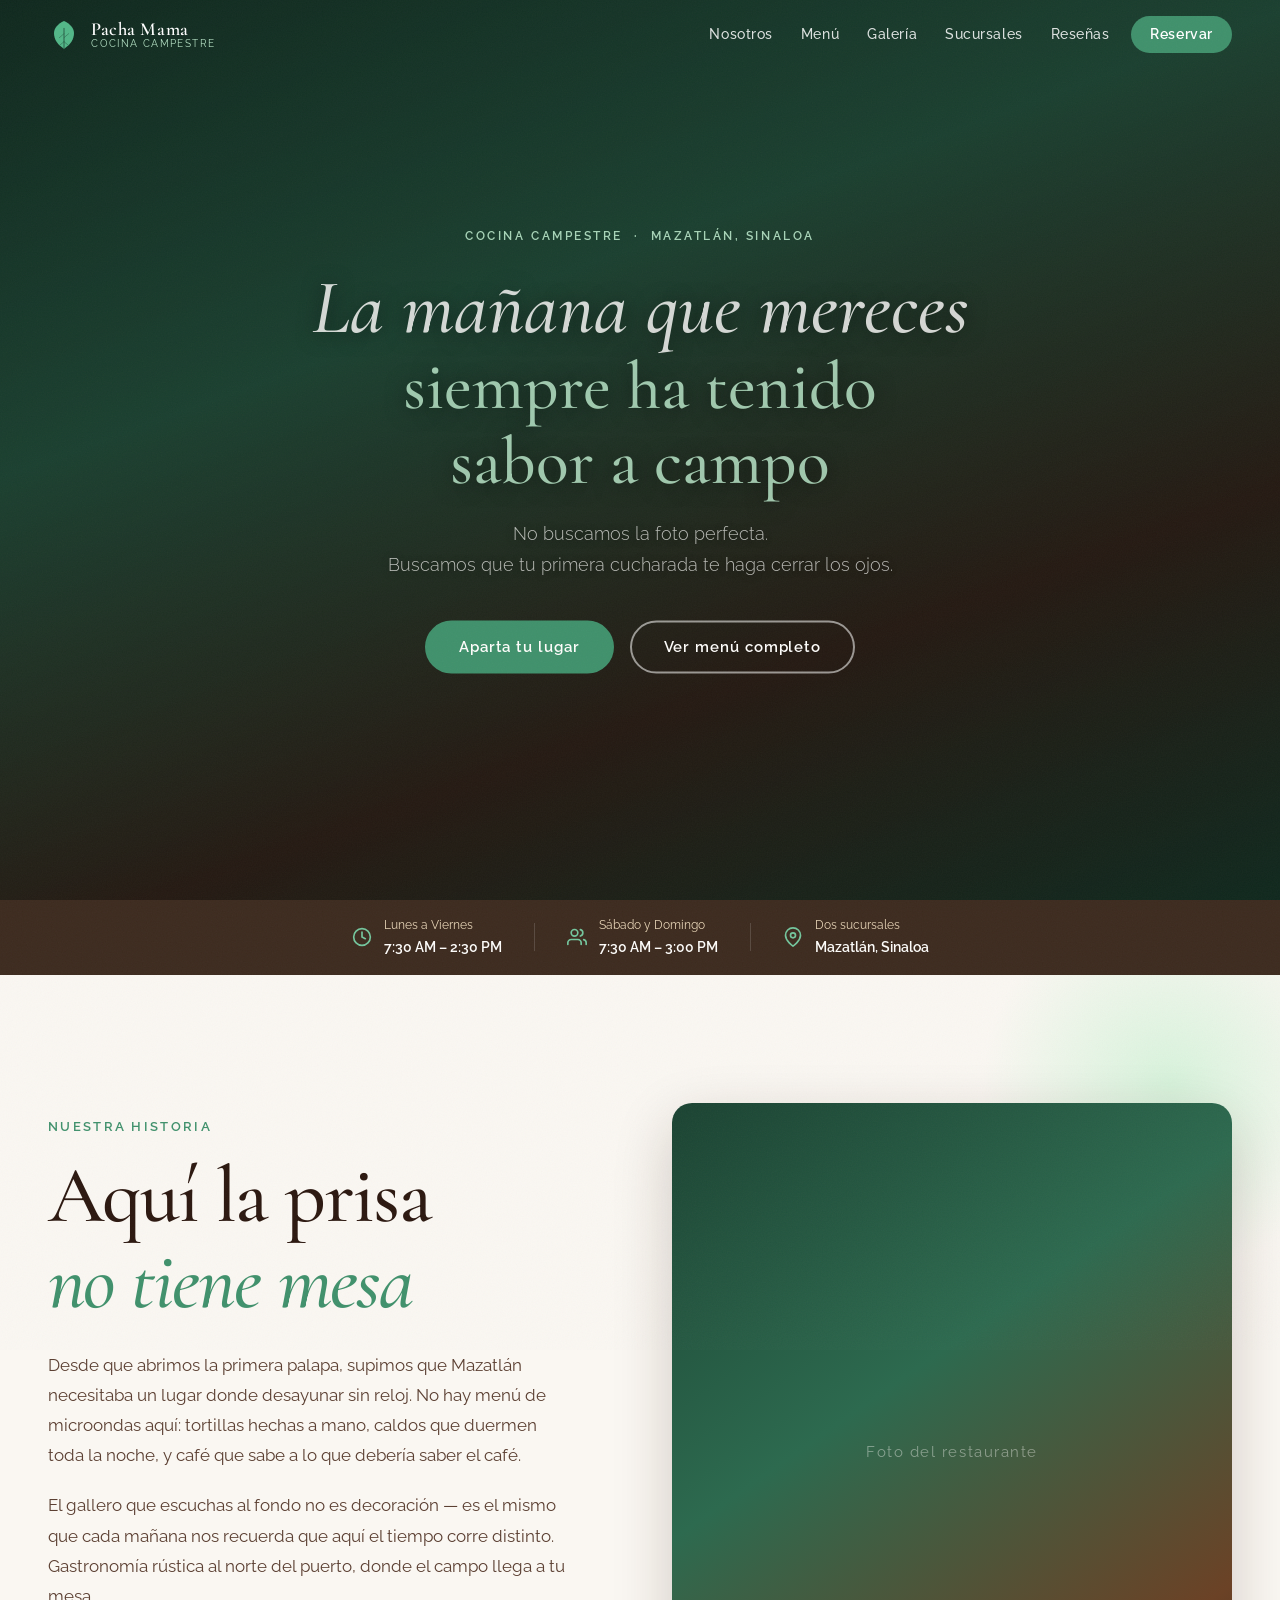
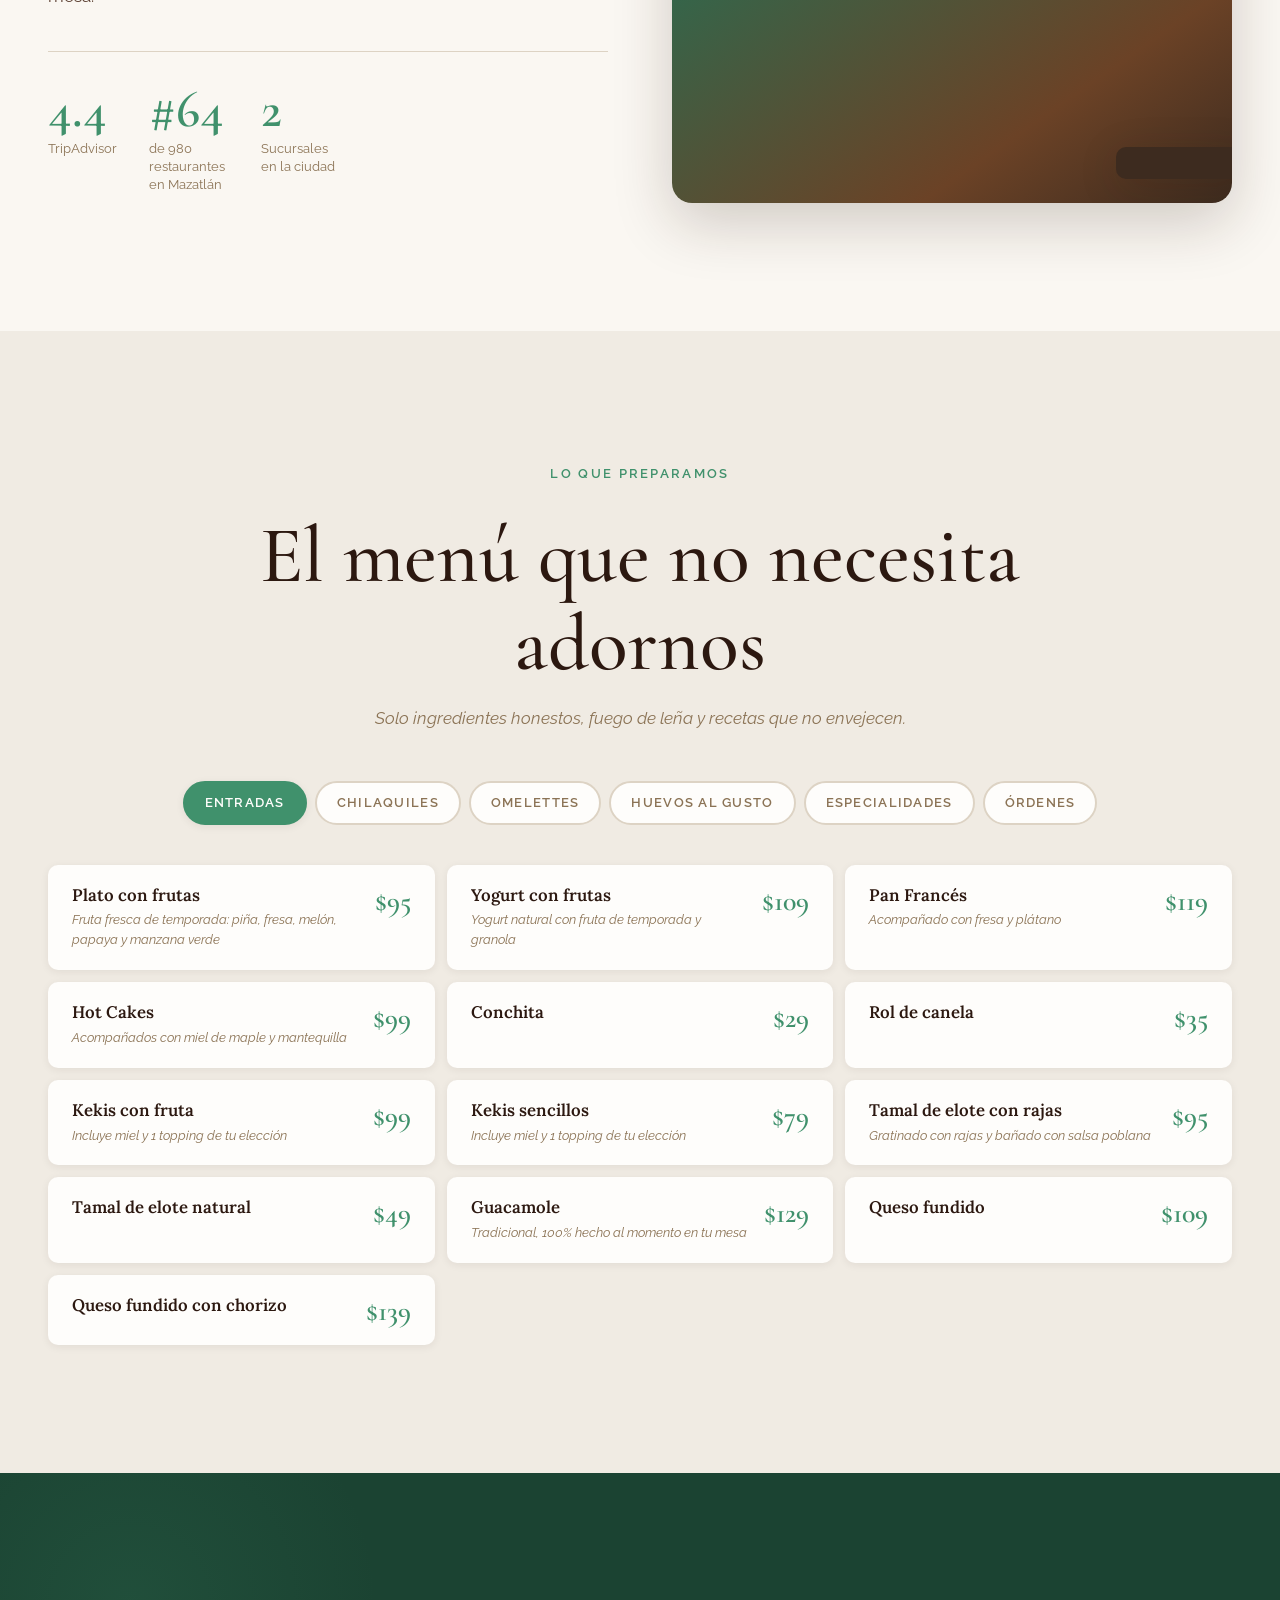
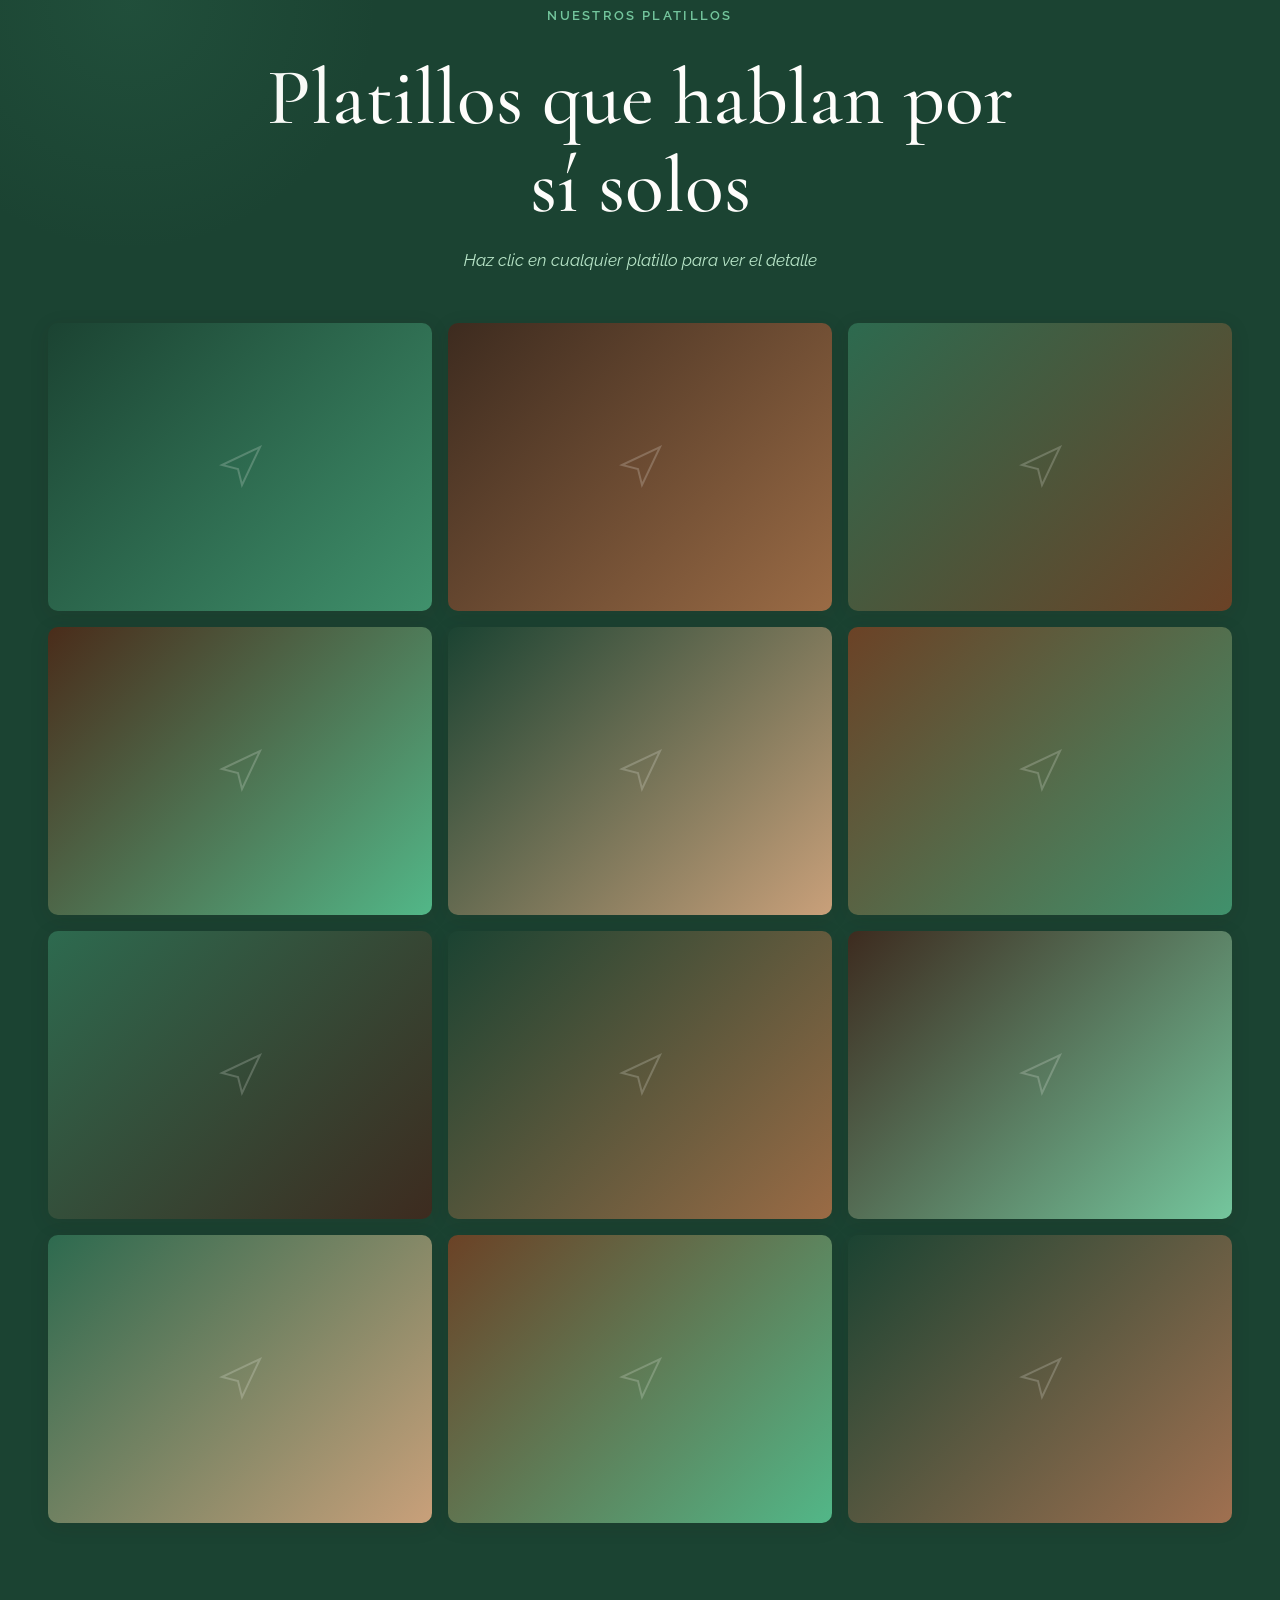
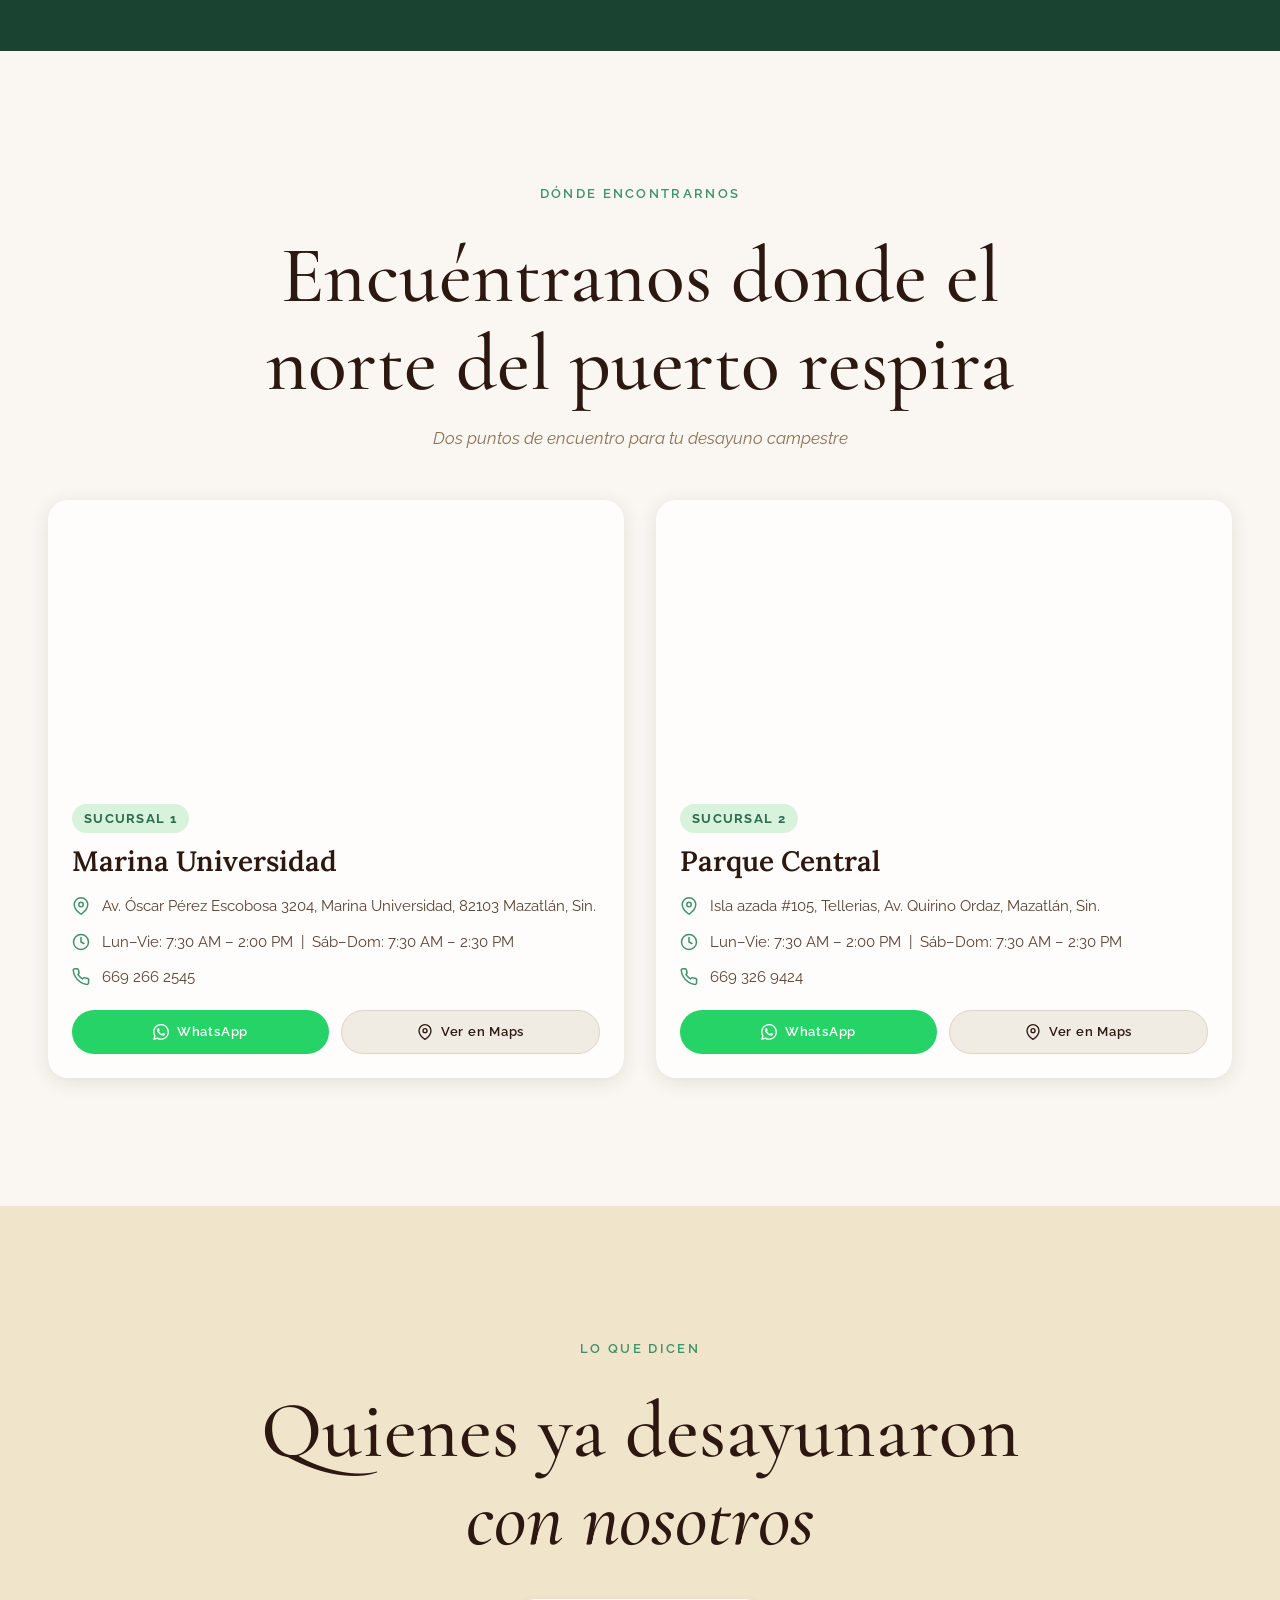
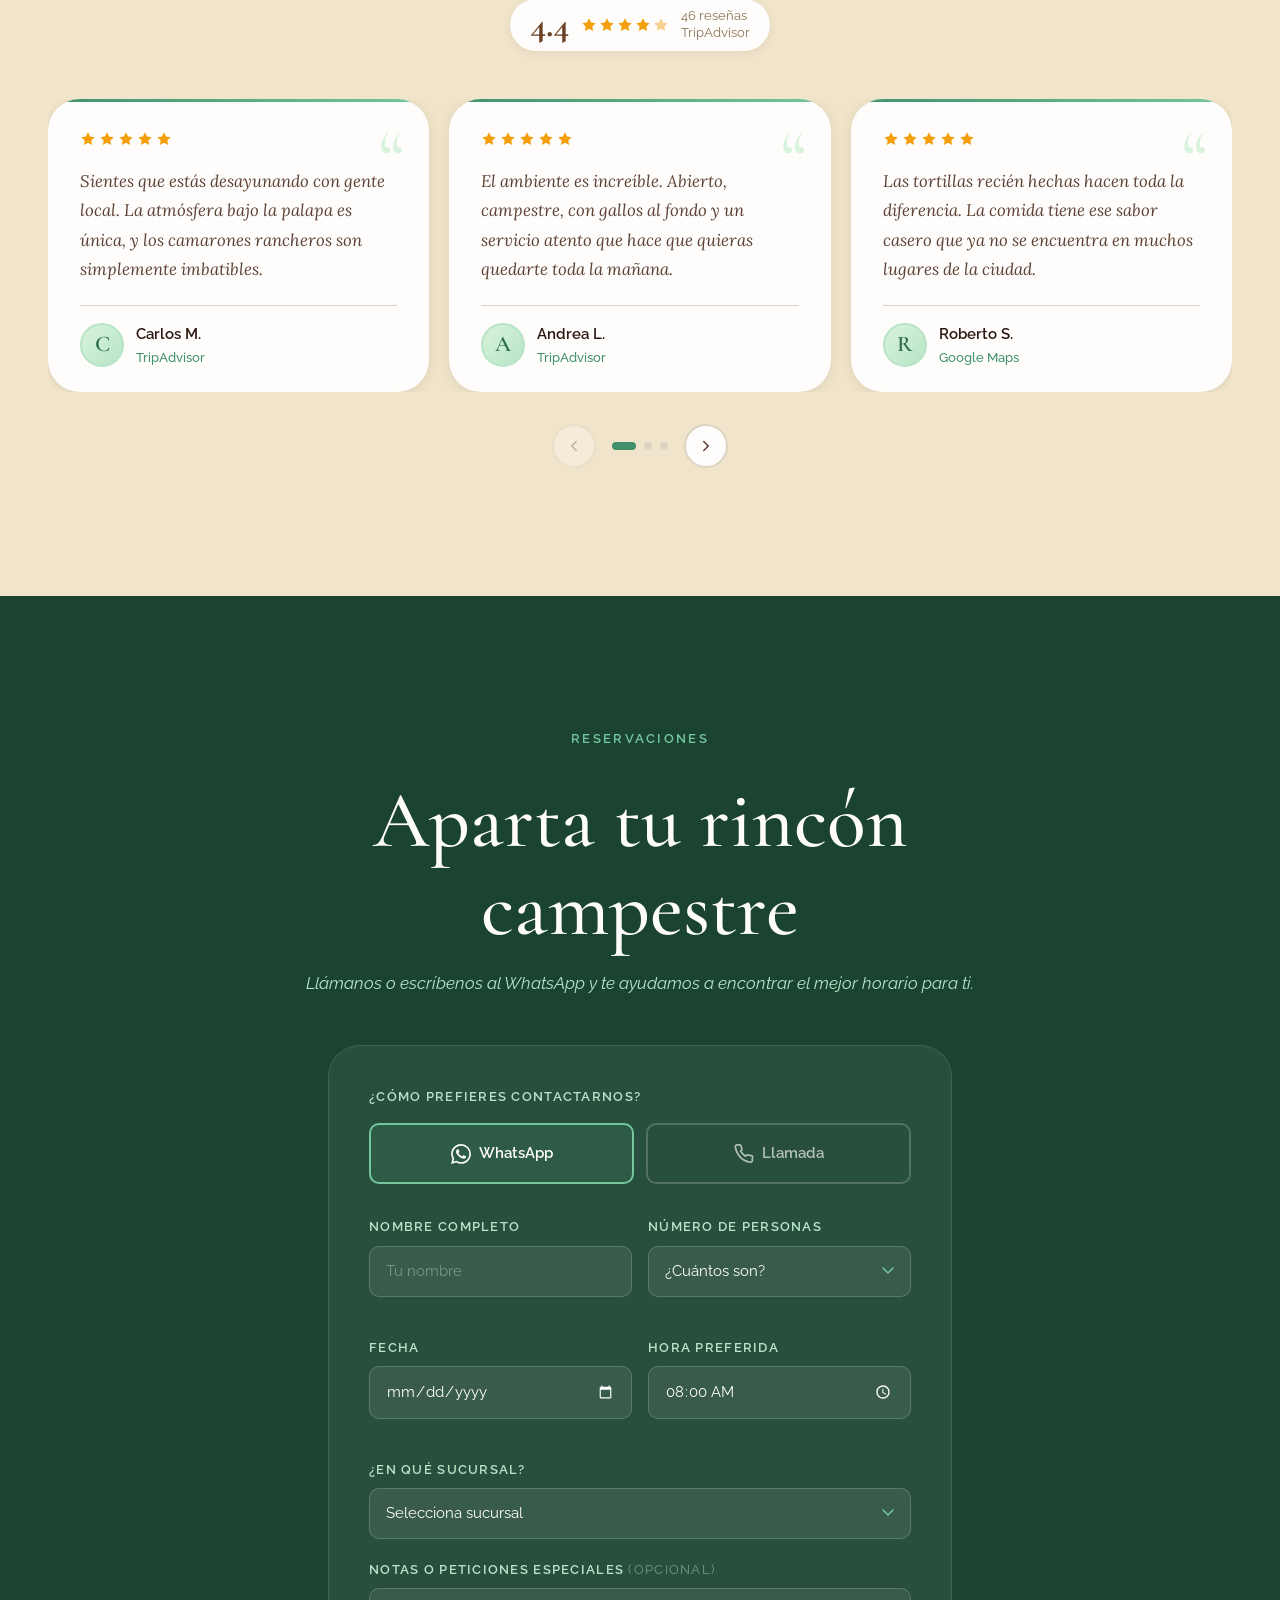
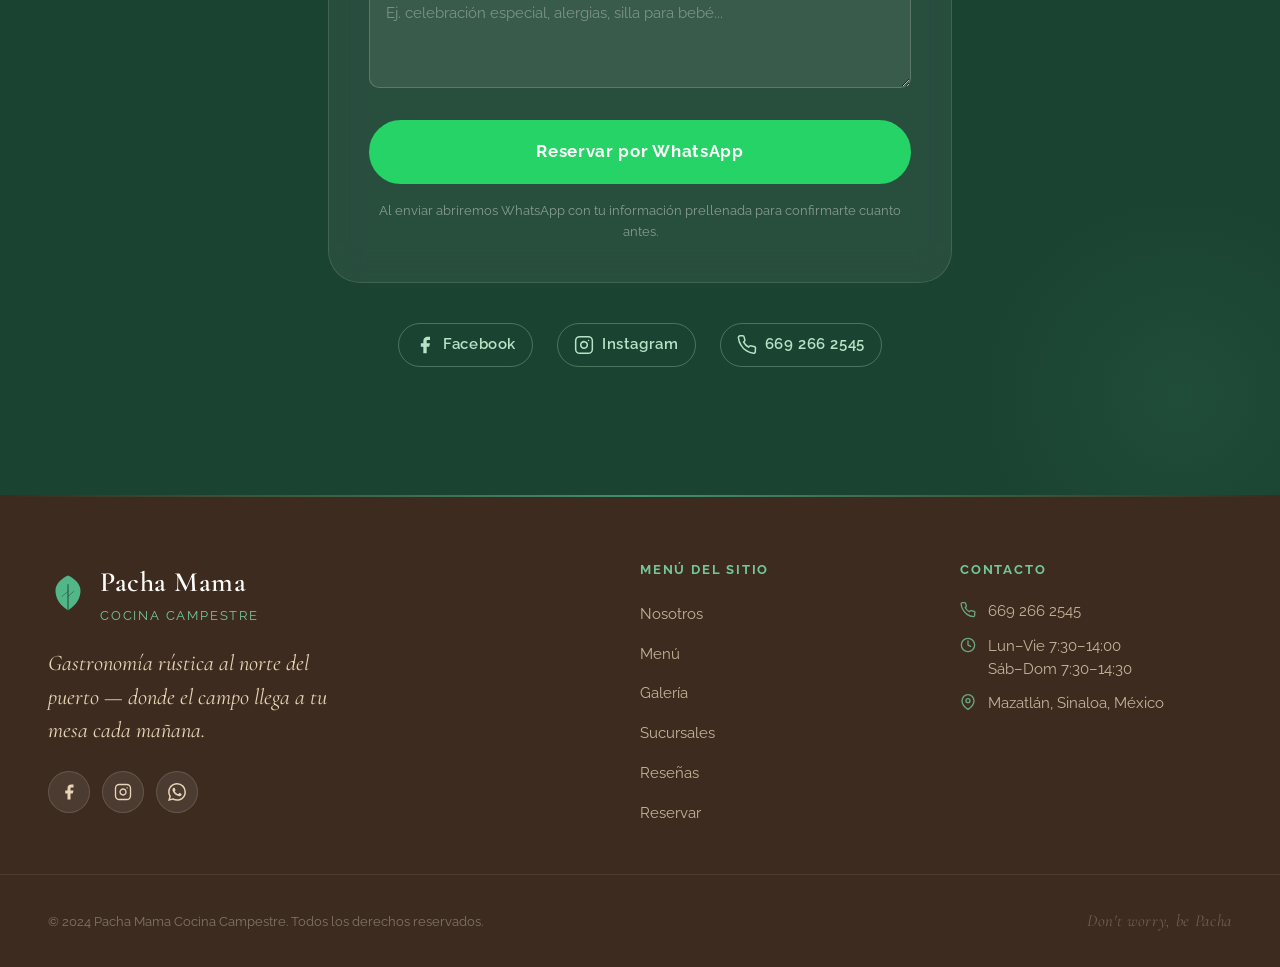
==== index.html @ 440e4c29 "First deploy" ====
<!DOCTYPE html>
<html lang="es">
<head>
  <meta charset="UTF-8">
  <meta name="viewport" content="width=device-width, initial-scale=1.0">
  <meta name="description" content="Pacha Mama Cocina Campestre — Desayunos campestres en Mazatlán. Gastronomía rústica con ingredientes honestos, tortillas recién hechas y el mejor café de olla del norte del puerto.">
  <meta name="theme-color" content="#1B4332">
  <meta property="og:title" content="Pacha Mama | Cocina Campestre · Mazatlán">
  <meta property="og:description" content="La mañana que mereces siempre ha tenido sabor a campo. Desayunos campestres en Mazatlán, Sinaloa.">
  <meta property="og:type" content="restaurant">
  <title>Pacha Mama | Cocina Campestre · Mazatlán</title>

  <!-- Preconnect -->
  <link rel="preconnect" href="https://fonts.googleapis.com">
  <link rel="preconnect" href="https://fonts.gstatic.com" crossorigin>
  <link href="https://fonts.googleapis.com/css2?family=Cormorant+Garamond:ital,wght@0,400;0,500;0,600;0,700;1,400;1,500;1,600&family=Lora:ital,wght@0,400;0,500;0,600;0,700;1,400&family=Raleway:wght@300;400;500;600;700&display=swap" rel="stylesheet">

  <!-- Stylesheets -->
  <link rel="stylesheet" href="css/variables.css">
  <link rel="stylesheet" href="css/reset.css">
  <link rel="stylesheet" href="css/base.css">
  <link rel="stylesheet" href="css/cursor.css">
  <link rel="stylesheet" href="css/navbar.css">
  <link rel="stylesheet" href="css/hero.css">
  <link rel="stylesheet" href="css/about.css">
  <link rel="stylesheet" href="css/menu.css">
  <link rel="stylesheet" href="css/gallery.css">
  <link rel="stylesheet" href="css/branches.css">
  <link rel="stylesheet" href="css/reviews.css">
  <link rel="stylesheet" href="css/reservation.css">
  <link rel="stylesheet" href="css/footer.css">
  <link rel="stylesheet" href="css/animations.css">
  <link rel="stylesheet" href="css/support.css">
  <link rel="stylesheet" href="css/responsive.css">
</head>
<body>

  <!-- ═══════════════════════════════════════════════
       GRAIN OVERLAY
  ═══════════════════════════════════════════════ -->
  <div class="grain-overlay" aria-hidden="true"></div>

  <!-- ═══════════════════════════════════════════════
       CUSTOM CURSOR
  ═══════════════════════════════════════════════ -->
  <div class="custom-cursor" id="customCursor" aria-hidden="true">
    <img src="assets/cursors/leaf.svg"      alt="" class="cursor-leaf cursor-leaf--normal" id="cursorNormal" width="30" height="42">
    <img src="assets/cursors/leaf-dark.svg" alt="" class="cursor-leaf cursor-leaf--dark"   id="cursorDark"   width="30" height="42">
  </div>

  <!-- ═══════════════════════════════════════════════
       NAVBAR
  ═══════════════════════════════════════════════ -->
  <header class="site-header" role="banner">
    <nav class="navbar" id="navbar" role="navigation" aria-label="Navegación principal">
      <!-- Logo -->
      <a href="#inicio" class="navbar__logo" aria-label="Pacha Mama Cocina Campestre — Inicio">
        <svg class="navbar__logo-icon" viewBox="0 0 36 48" width="36" height="48" aria-hidden="true">
          <path d="M18 3 C9 7,3 14,3 21 C3 30,8 37,13 41 L18 45 L23 41 C28 37,33 30,33 21 C33 14,27 7,18 3Z" fill="#52B788"/>
          <line x1="18" y1="45" x2="18" y2="14" stroke="#1B4332" stroke-width="1.4" stroke-linecap="round" opacity="0.8"/>
          <line x1="18" y1="22" x2="11" y2="28" stroke="#1B4332" stroke-width="0.9" stroke-linecap="round" opacity="0.65"/>
          <line x1="18" y1="28" x2="25" y2="22" stroke="#1B4332" stroke-width="0.9" stroke-linecap="round" opacity="0.65"/>
          <line x1="18" y1="34" x2="12" y2="39" stroke="#1B4332" stroke-width="0.9" stroke-linecap="round" opacity="0.65"/>
          <line x1="18" y1="34" x2="24" y2="39" stroke="#1B4332" stroke-width="0.9" stroke-linecap="round" opacity="0.65"/>
        </svg>
        <div class="navbar__logo-text">
          <span class="navbar__logo-name">Pacha Mama</span>
          <span class="navbar__logo-sub">Cocina Campestre</span>
        </div>
      </a>

      <!-- Hamburger -->
      <button class="navbar__toggle" id="navToggle" aria-expanded="false" aria-controls="navMenu" aria-label="Abrir menú de navegación">
        <span></span><span></span><span></span>
      </button>

      <!-- Links -->
      <ul class="navbar__menu" id="navMenu" role="list">
        <li><a href="#nosotros"  class="navbar__link">Nosotros</a></li>
        <li><a href="#menu"      class="navbar__link">Menú</a></li>
        <li><a href="#galeria"   class="navbar__link">Galería</a></li>
        <li><a href="#sucursales"class="navbar__link">Sucursales</a></li>
        <li><a href="#resenas"   class="navbar__link">Reseñas</a></li>
        <li><a href="#reservar"  class="navbar__link navbar__link--cta">Reservar</a></li>
      </ul>
    </nav>
  </header>

  <main id="inicio">

    <!-- ═══════════════════════════════════════════════
         HERO
    ═══════════════════════════════════════════════ -->
    <section id="hero" aria-labelledby="hero-titulo">

      <!-- VIDEO DE FONDO -->
      <div class="vbg">
        <video autoplay muted loop playsinline id="heroVideo">
          <source src="assets/video/hero.mp4" type="video/mp4">
        </video>
      </div>

      <!-- CAPA OSCURA -->
      <div class="vbg-overlay"></div>

      <!-- TEXTO Y BOTONES -->
      <div class="hero-body">
        <p class="hero-tag">Cocina Campestre &nbsp;·&nbsp; Mazatlán, Sinaloa</p>
        <h1 class="hero-titulo" id="hero-titulo">
          La mañana que mereces<br>
          <em>siempre ha tenido<br>sabor a campo</em>
        </h1>
        <p class="hero-sub">
          No buscamos la foto perfecta.<br>
          Buscamos que tu primera cucharada te haga cerrar los ojos.
        </p>
        <div class="hero-btns">
          <a href="#reservar" class="btn btn--primary">Aparta tu lugar</a>
          <a href="#menu"     class="btn btn--ghost">Ver menú completo</a>
        </div>
      </div>
      </button>

    </section>

    <!-- ═══════════════════════════════════════════════
         HOURS STRIP
    ═══════════════════════════════════════════════ -->
    <div class="hours-strip" role="complementary" aria-label="Horario de atención">
      <div class="hours-strip__inner">
        <div class="hours-strip__item">
          <svg class="hours-strip__icon" viewBox="0 0 24 24" fill="none" stroke="currentColor" stroke-width="2" stroke-linecap="round" aria-hidden="true">
            <circle cx="12" cy="12" r="10"/><polyline points="12 6 12 12 16 14"/>
          </svg>
          <div>
            <div class="hours-strip__label">Lunes a Viernes</div>
            <div class="hours-strip__value">7:30 AM – 2:30 PM</div>
          </div>
        </div>
        <div class="hours-strip__divider" aria-hidden="true"></div>
        <div class="hours-strip__item">
          <svg class="hours-strip__icon" viewBox="0 0 24 24" fill="none" stroke="currentColor" stroke-width="2" stroke-linecap="round" aria-hidden="true">
            <path d="M17 21v-2a4 4 0 0 0-4-4H5a4 4 0 0 0-4 4v2"/><circle cx="9" cy="7" r="4"/><path d="M23 21v-2a4 4 0 0 0-3-3.87"/><path d="M16 3.13a4 4 0 0 1 0 7.75"/>
          </svg>
          <div>
            <div class="hours-strip__label">Sábado y Domingo</div>
            <div class="hours-strip__value">7:30 AM – 3:00 PM</div>
          </div>
        </div>
        <div class="hours-strip__divider" aria-hidden="true"></div>
        <div class="hours-strip__item">
          <svg class="hours-strip__icon" viewBox="0 0 24 24" fill="none" stroke="currentColor" stroke-width="2" stroke-linecap="round" aria-hidden="true">
            <path d="M21 10c0 7-9 13-9 13s-9-6-9-13a9 9 0 0 1 18 0z"/><circle cx="12" cy="10" r="3"/>
          </svg>
          <div>
            <div class="hours-strip__label">Dos sucursales</div>
            <div class="hours-strip__value">Mazatlán, Sinaloa</div>
          </div>
        </div>
      </div>
    </div>

    <!-- ═══════════════════════════════════════════════
         ABOUT
    ═══════════════════════════════════════════════ -->
    <section class="about section" id="nosotros" aria-labelledby="about-title">
      <div class="about__container">
        <!-- Text -->
        <div class="about__content">
          <span class="section-label">Nuestra historia</span>
          <h2 class="about__title" id="about-title">
            Aquí la prisa<br><em>no tiene mesa</em>
          </h2>
          <p class="about__text">
            Desde que abrimos la primera palapa, supimos que Mazatlán necesitaba un lugar donde desayunar sin reloj. No hay menú de microondas aquí: tortillas hechas a mano, caldos que duermen toda la noche, y café que sabe a lo que debería saber el café.
          </p>
          <p class="about__text">
            El gallero que escuchas al fondo no es decoración — es el mismo que cada mañana nos recuerda que aquí el tiempo corre distinto. Gastronomía rústica al norte del puerto, donde el campo llega a tu mesa.
          </p>
          <div class="about__stats">
            <div class="about__stat">
              <span class="about__stat-number" data-count="4.4">4.4</span>
              <span class="about__stat-label">TripAdvisor</span>
            </div>
            <div class="about__stat">
              <span class="about__stat-number">#64</span>
              <span class="about__stat-label">de 980 restaurantes en Mazatlán</span>
            </div>
            <div class="about__stat">
              <span class="about__stat-number">2</span>
              <span class="about__stat-label">Sucursales en la ciudad</span>
            </div>
          </div>
        </div>

        <!-- Visual -->
        <div class="about__visual">
          <div class="about__image-frame">
            <!-- INSTRUCCIÓN: reemplaza con foto real del restaurante -->
            <div class="about__image-placeholder" role="img" aria-label="Interior de Pacha Mama Cocina Campestre"></div>
            <div class="about__badge" aria-hidden="true">
            </div>
          </div>
        </div>
      </div>
    </section>

    <!-- ═══════════════════════════════════════════════
         MENU
    ═══════════════════════════════════════════════ -->
    <section class="menu-section section" id="menu" aria-labelledby="menu-title">
      <div class="menu-section__header">
        <span class="section-label">Lo que preparamos</span>
        <h2 class="menu-section__title" id="menu-title">El menú que no necesita adornos</h2>
        <p class="menu-section__subtitle">Solo ingredientes honestos, fuego de leña y recetas que no envejecen.</p>
      </div>

      <!-- ── Category tabs ── -->
      <div class="menu-tabs" role="tablist" aria-label="Categorías del menú">
        <button class="menu-tab is-active" role="tab" aria-selected="true"  aria-controls="tab-entradas"   data-tab="entradas"   id="btn-entradas">Entradas</button>
        <button class="menu-tab"           role="tab" aria-selected="false" aria-controls="tab-chilaquiles" data-tab="chilaquiles" id="btn-chilaquiles">Chilaquiles</button>
        <button class="menu-tab"           role="tab" aria-selected="false" aria-controls="tab-omelettes"  data-tab="omelettes"  id="btn-omelettes">Omelettes</button>
        <button class="menu-tab"           role="tab" aria-selected="false" aria-controls="tab-huevos"     data-tab="huevos"     id="btn-huevos">Huevos al Gusto</button>
        <button class="menu-tab"           role="tab" aria-selected="false" aria-controls="tab-ordenes"    data-tab="ordenes"    id="btn-ordenes">Especialidades</button>
        <button class="menu-tab"           role="tab" aria-selected="false" aria-controls="tab-extras"     data-tab="extras"     id="btn-extras">Órdenes</button>
      </div>

      <!-- ── PANEL: ENTRADAS ── -->
      <div class="menu-panel is-active" id="tab-entradas" role="tabpanel" aria-labelledby="btn-entradas">
        <div class="menu-grid">
          <article class="menu-item">
            <div class="menu-item__info">
              <h3 class="menu-item__name">Plato con frutas</h3>
              <p class="menu-item__desc">Fruta fresca de temporada: piña, fresa, melón, papaya y manzana verde</p>
            </div>
            <span class="menu-item__price">$95</span>
          </article>
          <article class="menu-item">
            <div class="menu-item__info">
              <h3 class="menu-item__name">Yogurt con frutas</h3>
              <p class="menu-item__desc">Yogurt natural con fruta de temporada y granola</p>
            </div>
            <span class="menu-item__price">$109</span>
          </article>
          <article class="menu-item">
            <div class="menu-item__info">
              <h3 class="menu-item__name">Pan Francés</h3>
              <p class="menu-item__desc">Acompañado con fresa y plátano</p>
            </div>
            <span class="menu-item__price">$119</span>
          </article>
          <article class="menu-item">
            <div class="menu-item__info">
              <h3 class="menu-item__name">Hot Cakes</h3>
              <p class="menu-item__desc">Acompañados con miel de maple y mantequilla</p>
            </div>
            <span class="menu-item__price">$99</span>
          </article>
          <article class="menu-item">
            <div class="menu-item__info">
              <h3 class="menu-item__name">Conchita</h3>
            </div>
            <span class="menu-item__price">$29</span>
          </article>
          <article class="menu-item">
            <div class="menu-item__info">
              <h3 class="menu-item__name">Rol de canela</h3>
            </div>
            <span class="menu-item__price">$35</span>
          </article>
          <article class="menu-item">
            <div class="menu-item__info">
              <h3 class="menu-item__name">Kekis con fruta</h3>
              <p class="menu-item__desc">Incluye miel y 1 topping de tu elección</p>
            </div>
            <span class="menu-item__price">$99</span>
          </article>
          <article class="menu-item">
            <div class="menu-item__info">
              <h3 class="menu-item__name">Kekis sencillos</h3>
              <p class="menu-item__desc">Incluye miel y 1 topping de tu elección</p>
            </div>
            <span class="menu-item__price">$79</span>
          </article>
          <article class="menu-item">
            <div class="menu-item__info">
              <h3 class="menu-item__name">Tamal de elote con rajas</h3>
              <p class="menu-item__desc">Gratinado con rajas y bañado con salsa poblana</p>
            </div>
            <span class="menu-item__price">$95</span>
          </article>
          <article class="menu-item">
            <div class="menu-item__info">
              <h3 class="menu-item__name">Tamal de elote natural</h3>
            </div>
            <span class="menu-item__price">$49</span>
          </article>
          <article class="menu-item">
            <div class="menu-item__info">
              <h3 class="menu-item__name">Guacamole</h3>
              <p class="menu-item__desc">Tradicional, 100% hecho al momento en tu mesa</p>
            </div>
            <span class="menu-item__price">$129</span>
          </article>
          <article class="menu-item">
            <div class="menu-item__info">
              <h3 class="menu-item__name">Queso fundido</h3>
            </div>
            <span class="menu-item__price">$109</span>
          </article>
          <article class="menu-item">
            <div class="menu-item__info">
              <h3 class="menu-item__name">Queso fundido con chorizo</h3>
            </div>
            <span class="menu-item__price">$139</span>
          </article>
        </div>
      </div>

      <!-- ── PANEL: CHILAQUILES ── -->
      <div class="menu-panel" id="tab-chilaquiles" role="tabpanel" aria-labelledby="btn-chilaquiles">
        <div class="menu-grid">
          <article class="menu-item">
            <div class="menu-item__info">
              <h3 class="menu-item__name">Chilaquiles Rojos</h3>
              <p class="menu-item__desc">Bañados con salsa roja de la casa, acompañados de frijoles</p>
            </div>
            <span class="menu-item__price">$139</span>
          </article>
          <article class="menu-item">
            <div class="menu-item__info">
              <h3 class="menu-item__name">Chilaquiles Verdes</h3>
              <p class="menu-item__desc">Con salsa verde de la casa y frijoles</p>
            </div>
            <span class="menu-item__price">$149</span>
          </article>
          <article class="menu-item">
            <div class="menu-item__info">
              <h3 class="menu-item__name">Chilaquiles de Mole</h3>
              <p class="menu-item__desc">Con mole de la casa, crema, queso y cebolla</p>
            </div>
            <span class="menu-item__price">$139</span>
          </article>
          <article class="menu-item">
            <div class="menu-item__info">
              <h3 class="menu-item__name">Chilaquiles Suizos</h3>
              <p class="menu-item__desc">Bañados en salsa suiza gratinada con queso</p>
              <span class="menu-item__badge">El favorito</span>
            </div>
            <span class="menu-item__price">$149</span>
          </article>
        </div>
        <!-- Extras -->
        <div class="menu-extras">
          <p class="menu-extras__title">Agrega a cualquier chilaquil</p>
          <div class="menu-extras__grid">
            <span class="menu-extra-tag">Pollo <span>+$39</span></span>
            <span class="menu-extra-tag">Arrachera <span>+$39</span></span>
            <span class="menu-extra-tag">Birria <span>+$39</span></span>
            <span class="menu-extra-tag">Camarones <span>+$39</span></span>
            <span class="menu-extra-tag">Huevo (2 pzas.) <span>+$29</span></span>
          </div>
        </div>
      </div>

      <!-- ── PANEL: OMELETTES ── -->
      <div class="menu-panel" id="tab-omelettes" role="tabpanel" aria-labelledby="btn-omelettes">
        <div class="menu-grid">
          <article class="menu-item">
            <div class="menu-item__info">
              <h3 class="menu-item__name">Omelette clásico</h3>
              <p class="menu-item__desc">Tortilla de huevo rellena de queso selecto con un ingrediente a tu elección. Acompañado de frijolitos de la casa.</p>
              <span class="menu-item__badge">+$19 con tu salsa favorita</span>
            </div>
            <span class="menu-item__price">$129</span>
          </article>
        </div>
        <p style="font-family:var(--font-display);font-size:var(--fs-lg);color:var(--texto-suave);font-style:italic;text-align:center;margin-block:var(--sp-8) var(--sp-6);padding-inline:var(--container-padding);">
          Omelettes de la casa
        </p>
        <div class="menu-grid menu-grid--cols2">
          <article class="menu-item">
            <div class="menu-item__info">
              <h3 class="menu-item__name">Del Mar</h3>
              <p class="menu-item__desc">Con camarones rancheros y queso selecto, bañado en salsa suiza</p>
            </div>
            <span class="menu-item__price">$169</span>
          </article>
          <article class="menu-item">
            <div class="menu-item__info">
              <h3 class="menu-item__name">De la Tierra</h3>
              <p class="menu-item__desc">Con arrachera premium y queso selecto, bañado en salsa roja</p>
            </div>
            <span class="menu-item__price">$169</span>
          </article>
          <article class="menu-item">
            <div class="menu-item__info">
              <h3 class="menu-item__name">Del Viento</h3>
              <p class="menu-item__desc">Con pollo al grill y queso selecto, bañado en salsa poblana</p>
            </div>
            <span class="menu-item__price">$159</span>
          </article>
          <article class="menu-item">
            <div class="menu-item__info">
              <h3 class="menu-item__name">Del Monte</h3>
              <p class="menu-item__desc">Omelette de claras de huevo relleno de espinacas y champiñones, coronado con requesón</p>
            </div>
            <span class="menu-item__price">$159</span>
          </article>
        </div>
      </div>

      <!-- ── PANEL: HUEVOS AL GUSTO ── -->
      <div class="menu-panel" id="tab-huevos" role="tabpanel" aria-labelledby="btn-huevos">
        <div class="menu-grid">
          <article class="menu-item">
            <div class="menu-item__info">
              <h3 class="menu-item__name">Huevos al gusto</h3>
              <p class="menu-item__desc">Acompañados de frijolitos de la casa. Pídelos con el ingrediente de tu preferencia.</p>
            </div>
            <span class="menu-item__price">$109</span>
          </article>
          <article class="menu-item">
            <div class="menu-item__info">
              <h3 class="menu-item__name">Huevos con machaca</h3>
              <p class="menu-item__desc">Preparados con machaca y acompañados de frijolitos de la casa</p>
            </div>
            <span class="menu-item__price">$129</span>
          </article>
        </div>
      </div>

      <!-- ── PANEL: ESPECIALIDADES ── -->
      <div class="menu-panel" id="tab-ordenes" role="tabpanel" aria-labelledby="btn-ordenes">
        <div class="menu-grid">
          <article class="menu-item">
            <div class="menu-item__info">
              <h3 class="menu-item__name">Costillas en Adobo</h3>
              <p class="menu-item__desc">Acompañadas con frijolitos de la casa, cebollita asada, chile toreado y 2 chorreaditas con asiento, queso y guacamole</p>
              <span class="menu-item__badge">Nuevo</span>
            </div>
            <span class="menu-item__price">$199</span>
          </article>
          <article class="menu-item">
            <div class="menu-item__info">
              <h3 class="menu-item__name">QuesaTacos de Birria</h3>
              <p class="menu-item__desc">Orden de 2 tacos de birria con queso y 1 taco de frijol con queso fresco</p>
              <span class="menu-item__badge">El favorito</span>
            </div>
            <span class="menu-item__price">$139</span>
          </article>
          <article class="menu-item">
            <div class="menu-item__info">
              <h3 class="menu-item__name">Carne Asada en plato chillón</h3>
              <p class="menu-item__desc">100% Arrachera — acompañada con frijolitos, cebollita asada, chile toreado, 2 chorreaditas con asiento, queso y guacamole. ¡Humeante y exquisito!</p>
            </div>
            <span class="menu-item__price">$219</span>
          </article>
          <article class="menu-item">
            <div class="menu-item__info">
              <h3 class="menu-item__name">Orden de Birria</h3>
              <p class="menu-item__desc">Acompañada de un taco dorado de frijol con queso fresco y tortillas recién hechas</p>
            </div>
            <span class="menu-item__price">$149</span>
          </article>
        </div>
      </div>

      <!-- ── PANEL: ÓRDENES ── -->
      <div class="menu-panel" id="tab-extras" role="tabpanel" aria-labelledby="btn-extras">
        <p style="font-size:var(--fs-sm);color:var(--texto-suave);font-style:italic;text-align:center;margin-bottom:var(--sp-6);padding-inline:var(--container-padding);">
          Todas las órdenes acompañadas de frijolitos de la casa y tortillas recién hechecitas
        </p>
        <div class="menu-grid">
          <article class="menu-item">
            <div class="menu-item__info">
              <h3 class="menu-item__name">Machaca a la mexicana</h3>
              <p class="menu-item__desc">Carne seca deshebrada con jitomate, cebolla y chile serrano</p>
            </div>
            <span class="menu-item__price">$169</span>
          </article>
          <article class="menu-item">
            <div class="menu-item__info">
              <h3 class="menu-item__name">Hígado encebollado</h3>
              <p class="menu-item__desc">Con cebolla caramelizada y salsita de la casa</p>
            </div>
            <span class="menu-item__price">$129</span>
          </article>
          <article class="menu-item">
            <div class="menu-item__info">
              <h3 class="menu-item__name">Marlín ranchero</h3>
              <p class="menu-item__desc">Marlín fresco con jitomate, cebolla y chile</p>
            </div>
            <span class="menu-item__price">$149</span>
          </article>
          <article class="menu-item">
            <div class="menu-item__info">
              <h3 class="menu-item__name">Bistec ranchero</h3>
              <p class="menu-item__desc">Con jitomate, cebolla, chile y papas</p>
            </div>
            <span class="menu-item__price">$159</span>
          </article>
          <article class="menu-item">
            <div class="menu-item__info">
              <h3 class="menu-item__name">Chicharrón</h3>
              <p class="menu-item__desc">Guisado en salsa mexicana de la casa</p>
            </div>
            <span class="menu-item__price">$139</span>
          </article>
          <article class="menu-item">
            <div class="menu-item__info">
              <h3 class="menu-item__name">Camarones rancheros</h3>
              <p class="menu-item__desc">Camarón fresco preparado a la mexicana con chile, tomate y cebolla</p>
            </div>
            <span class="menu-item__price">$169</span>
          </article>
        </div>
      </div>
    </section>

    <!-- ═══════════════════════════════════════════════
         GALLERY
    ═══════════════════════════════════════════════ -->
    <section class="gallery-section section" id="galeria" aria-labelledby="gallery-title">
      <div class="gallery-section__header">
        <span class="section-label" style="color:var(--verde-claro);">Nuestros platillos</span>
        <h2 class="gallery-section__title" id="gallery-title">Platillos que hablan por sí solos</h2>
        <p class="gallery-section__subtitle">Haz clic en cualquier platillo para ver el detalle</p>
      </div>

      <!-- INSTRUCCIÓN: reemplaza src con tus fotos reales en assets/images/platillos/ -->
      <div class="gallery-grid" role="list">

        <div class="gallery-card" role="listitem">
          <div class="gallery-card__placeholder" aria-hidden="true">
            <svg class="gallery-card__placeholder-icon" viewBox="0 0 24 24" fill="none" stroke="currentColor" stroke-width="1"><path d="M3 11l19-9-9 19-2-8-8-2z"/></svg>
          </div>
          <img src="assets/images/platillos/chilaquiles-suizos.jpg" alt="Chilaquiles Suizos" class="gallery-card__img" loading="lazy" onerror="this.style.display='none'">
          <div class="gallery-card__caption">
            <span class="gallery-card__name">Chilaquiles Suizos</span>
            <span class="gallery-card__cat">Chilaquiles · $149</span>
          </div>
        </div>

        <div class="gallery-card" role="listitem">
          <div class="gallery-card__placeholder" aria-hidden="true">
            <svg class="gallery-card__placeholder-icon" viewBox="0 0 24 24" fill="none" stroke="currentColor" stroke-width="1"><path d="M3 11l19-9-9 19-2-8-8-2z"/></svg>
          </div>
          <img src="assets/images/platillos/carne-asada.jpg" alt="Carne Asada en plato chillón" class="gallery-card__img" loading="lazy" onerror="this.style.display='none'">
          <div class="gallery-card__caption">
            <span class="gallery-card__name">Carne Asada en plato chillón</span>
            <span class="gallery-card__cat">Especialidades · $219</span>
          </div>
        </div>

        <div class="gallery-card" role="listitem">
          <div class="gallery-card__placeholder" aria-hidden="true">
            <svg class="gallery-card__placeholder-icon" viewBox="0 0 24 24" fill="none" stroke="currentColor" stroke-width="1"><path d="M3 11l19-9-9 19-2-8-8-2z"/></svg>
          </div>
          <img src="assets/images/platillos/quesatacos-birria.jpg" alt="QuesaTacos de Birria" class="gallery-card__img" loading="lazy" onerror="this.style.display='none'">
          <div class="gallery-card__caption">
            <span class="gallery-card__name">QuesaTacos de Birria</span>
            <span class="gallery-card__cat">Especialidades · $139</span>
          </div>
        </div>

        <div class="gallery-card" role="listitem">
          <div class="gallery-card__placeholder" aria-hidden="true">
            <svg class="gallery-card__placeholder-icon" viewBox="0 0 24 24" fill="none" stroke="currentColor" stroke-width="1"><path d="M3 11l19-9-9 19-2-8-8-2z"/></svg>
          </div>
          <img src="assets/images/platillos/omelette-del-mar.jpg" alt="Omelette Del Mar" class="gallery-card__img" loading="lazy" onerror="this.style.display='none'">
          <div class="gallery-card__caption">
            <span class="gallery-card__name">Omelette Del Mar</span>
            <span class="gallery-card__cat">Omelettes de la Casa · $169</span>
          </div>
        </div>

        <div class="gallery-card" role="listitem">
          <div class="gallery-card__placeholder" aria-hidden="true">
            <svg class="gallery-card__placeholder-icon" viewBox="0 0 24 24" fill="none" stroke="currentColor" stroke-width="1"><path d="M3 11l19-9-9 19-2-8-8-2z"/></svg>
          </div>
          <img src="assets/images/platillos/camarones-rancheros.jpg" alt="Camarones Rancheros" class="gallery-card__img" loading="lazy" onerror="this.style.display='none'">
          <div class="gallery-card__caption">
            <span class="gallery-card__name">Camarones Rancheros</span>
            <span class="gallery-card__cat">Órdenes · $169</span>
          </div>
        </div>

        <div class="gallery-card" role="listitem">
          <div class="gallery-card__placeholder" aria-hidden="true">
            <svg class="gallery-card__placeholder-icon" viewBox="0 0 24 24" fill="none" stroke="currentColor" stroke-width="1"><path d="M3 11l19-9-9 19-2-8-8-2z"/></svg>
          </div>
          <img src="assets/images/platillos/costillas-adobo.jpg" alt="Costillas en Adobo" class="gallery-card__img" loading="lazy" onerror="this.style.display='none'">
          <div class="gallery-card__caption">
            <span class="gallery-card__name">Costillas en Adobo</span>
            <span class="gallery-card__cat">Especialidades · $199</span>
          </div>
        </div>

        <div class="gallery-card" role="listitem">
          <div class="gallery-card__placeholder" aria-hidden="true">
            <svg class="gallery-card__placeholder-icon" viewBox="0 0 24 24" fill="none" stroke="currentColor" stroke-width="1"><path d="M3 11l19-9-9 19-2-8-8-2z"/></svg>
          </div>
          <img src="assets/images/platillos/hot-cakes.jpg" alt="Hot Cakes" class="gallery-card__img" loading="lazy" onerror="this.style.display='none'">
          <div class="gallery-card__caption">
            <span class="gallery-card__name">Hot Cakes</span>
            <span class="gallery-card__cat">Entradas · $99</span>
          </div>
        </div>

        <div class="gallery-card" role="listitem">
          <div class="gallery-card__placeholder" aria-hidden="true">
            <svg class="gallery-card__placeholder-icon" viewBox="0 0 24 24" fill="none" stroke="currentColor" stroke-width="1"><path d="M3 11l19-9-9 19-2-8-8-2z"/></svg>
          </div>
          <img src="assets/images/platillos/machaca.jpg" alt="Machaca a la Mexicana" class="gallery-card__img" loading="lazy" onerror="this.style.display='none'">
          <div class="gallery-card__caption">
            <span class="gallery-card__name">Machaca a la Mexicana</span>
            <span class="gallery-card__cat">Órdenes · $169</span>
          </div>
        </div>

        <div class="gallery-card" role="listitem">
          <div class="gallery-card__placeholder" aria-hidden="true">
            <svg class="gallery-card__placeholder-icon" viewBox="0 0 24 24" fill="none" stroke="currentColor" stroke-width="1"><path d="M3 11l19-9-9 19-2-8-8-2z"/></svg>
          </div>
          <img src="assets/images/platillos/pan-frances.jpg" alt="Pan Francés" class="gallery-card__img" loading="lazy" onerror="this.style.display='none'">
          <div class="gallery-card__caption">
            <span class="gallery-card__name">Pan Francés</span>
            <span class="gallery-card__cat">Entradas · $119</span>
          </div>
        </div>

        <div class="gallery-card" role="listitem">
          <div class="gallery-card__placeholder" aria-hidden="true">
            <svg class="gallery-card__placeholder-icon" viewBox="0 0 24 24" fill="none" stroke="currentColor" stroke-width="1"><path d="M3 11l19-9-9 19-2-8-8-2z"/></svg>
          </div>
          <img src="assets/images/platillos/orden-birria.jpg" alt="Orden de Birria" class="gallery-card__img" loading="lazy" onerror="this.style.display='none'">
          <div class="gallery-card__caption">
            <span class="gallery-card__name">Orden de Birria</span>
            <span class="gallery-card__cat">Especialidades · $149</span>
          </div>
        </div>

        <div class="gallery-card" role="listitem">
          <div class="gallery-card__placeholder" aria-hidden="true">
            <svg class="gallery-card__placeholder-icon" viewBox="0 0 24 24" fill="none" stroke="currentColor" stroke-width="1"><path d="M3 11l19-9-9 19-2-8-8-2z"/></svg>
          </div>
          <img src="assets/images/platillos/omelette-del-monte.jpg" alt="Omelette Del Monte" class="gallery-card__img" loading="lazy" onerror="this.style.display='none'">
          <div class="gallery-card__caption">
            <span class="gallery-card__name">Omelette Del Monte</span>
            <span class="gallery-card__cat">Omelettes de la Casa · $159</span>
          </div>
        </div>

        <div class="gallery-card" role="listitem">
          <div class="gallery-card__placeholder" aria-hidden="true">
            <svg class="gallery-card__placeholder-icon" viewBox="0 0 24 24" fill="none" stroke="currentColor" stroke-width="1"><path d="M3 11l19-9-9 19-2-8-8-2z"/></svg>
          </div>
          <img src="assets/images/platillos/guacamole.jpg" alt="Guacamole preparado en tu mesa" class="gallery-card__img" loading="lazy" onerror="this.style.display='none'">
          <div class="gallery-card__caption">
            <span class="gallery-card__name">Guacamole</span>
            <span class="gallery-card__cat">Entradas · $129</span>
          </div>
        </div>

      </div>
    </section>

    <!-- ═══════════════════════════════════════════════
         BRANCHES / SUCURSALES
    ═══════════════════════════════════════════════ -->
    <section class="branches-section section" id="sucursales" aria-labelledby="branches-title">
      <div class="branches-section__header">
        <span class="section-label">Dónde encontrarnos</span>
        <h2 class="branches-section__title" id="branches-title">Encuéntranos donde el norte del puerto respira</h2>
        <p class="branches-section__subtitle">Dos puntos de encuentro para tu desayuno campestre</p>
      </div>

      <div class="branches-grid">
        <!-- Sucursal 1 -->
        <article class="branch-card">
          <div class="map-wrap">
            <iframe
              class="branch-card__map"
              src="https://maps.google.com/maps?q=23.287356238769,-106.44168376923&z=15&output=embed"
              title="Mapa de sucursal Marina Universidad"
              allowfullscreen
              loading="lazy"
              referrerpolicy="no-referrer-when-downgrade"
            ></iframe>
            <div class="map-overlay" aria-hidden="true"></div>
          </div>
          <div class="branch-card__info">
            <span class="branch-card__badge">Sucursal 1</span>
            <h3 class="branch-card__name">Marina Universidad</h3>
            <address>
              <div class="branch-card__detail">
                <svg class="branch-card__detail-icon" viewBox="0 0 24 24" fill="none" stroke="currentColor" stroke-width="2" stroke-linecap="round" aria-hidden="true"><path d="M21 10c0 7-9 13-9 13s-9-6-9-13a9 9 0 0 1 18 0z"/><circle cx="12" cy="10" r="3"/></svg>
                <span>Av. Óscar Pérez Escobosa 3204, Marina Universidad, 82103 Mazatlán, Sin.</span>
              </div>
              <div class="branch-card__detail">
                <svg class="branch-card__detail-icon" viewBox="0 0 24 24" fill="none" stroke="currentColor" stroke-width="2" stroke-linecap="round" aria-hidden="true"><circle cx="12" cy="12" r="10"/><polyline points="12 6 12 12 16 14"/></svg>
                <span>Lun–Vie: 7:30 AM – 2:00 PM &nbsp;|&nbsp; Sáb–Dom: 7:30 AM – 2:30 PM</span>
              </div>
              <div class="branch-card__detail">
                <svg class="branch-card__detail-icon" viewBox="0 0 24 24" fill="none" stroke="currentColor" stroke-width="2" stroke-linecap="round" aria-hidden="true"><path d="M22 16.92v3a2 2 0 0 1-2.18 2 19.79 19.79 0 0 1-8.63-3.07A19.5 19.5 0 0 1 4.69 12 19.79 19.79 0 0 1 1.67 3.35 2 2 0 0 1 3.64 1h3a2 2 0 0 1 2 1.72c.127.96.361 1.903.7 2.81a2 2 0 0 1-.45 2.11L7.91 8.6a16 16 0 0 0 6 6l.97-1c.6-.58 1.49-.77 2.28-.5a12 12 0 0 0 2.89.72A2 2 0 0 1 22 16.92z"/></svg>
                <a href="tel:+526692662545">669 266 2545</a>
              </div>
            </address>
            <div class="branch-card__actions">
              <a href="https://wa.me/526692662545?text=Hola%20Pacha%20Mama%2C%20me%20gustar%C3%ADa%20reservar%20en%20la%20sucursal%20Marina%20Universidad" target="_blank" rel="noopener" class="branch-card__btn branch-card__btn--wa">
                <svg class="branch-card__btn-icon" viewBox="0 0 24 24" fill="currentColor" aria-hidden="true"><path d="M17.472 14.382c-.297-.149-1.758-.867-2.03-.967-.273-.099-.471-.148-.67.15-.197.297-.767.966-.94 1.164-.173.199-.347.223-.644.075-.297-.15-1.255-.463-2.39-1.475-.883-.788-1.48-1.761-1.653-2.059-.173-.297-.018-.458.13-.606.134-.133.298-.347.446-.52.149-.174.198-.298.298-.497.099-.198.05-.371-.025-.52-.075-.149-.669-1.612-.916-2.207-.242-.579-.487-.5-.669-.51-.173-.008-.371-.01-.57-.01-.198 0-.52.074-.792.372-.272.297-1.04 1.016-1.04 2.479 0 1.462 1.065 2.875 1.213 3.074.149.198 2.096 3.2 5.077 4.487.709.306 1.262.489 1.694.625.712.227 1.36.195 1.871.118.571-.085 1.758-.719 2.006-1.413.248-.694.248-1.289.173-1.413-.074-.124-.272-.198-.57-.347m-5.421 7.403h-.004a9.87 9.87 0 0 1-5.031-1.378l-.361-.214-3.741.982.998-3.648-.235-.374a9.86 9.86 0 0 1-1.51-5.26c.001-5.45 4.436-9.884 9.888-9.884 2.64 0 5.122 1.03 6.988 2.898a9.825 9.825 0 0 1 2.893 6.994c-.003 5.45-4.437 9.884-9.885 9.884m8.413-18.297A11.815 11.815 0 0 0 12.05 0C5.495 0 .16 5.335.157 11.892c0 2.096.547 4.142 1.588 5.945L.057 24l6.305-1.654a11.882 11.882 0 0 0 5.683 1.448h.005c6.554 0 11.89-5.335 11.893-11.893a11.821 11.821 0 0 0-3.48-8.413z"/></svg>
                WhatsApp
              </a>
              <a href="https://maps.google.com/maps?q=23.287356238769,-106.44168376923" target="_blank" rel="noopener" class="branch-card__btn branch-card__btn--maps">
                <svg class="branch-card__btn-icon" viewBox="0 0 24 24" fill="none" stroke="currentColor" stroke-width="2" stroke-linecap="round" aria-hidden="true"><path d="M21 10c0 7-9 13-9 13s-9-6-9-13a9 9 0 0 1 18 0z"/><circle cx="12" cy="10" r="3"/></svg>
                Ver en Maps
              </a>
            </div>
          </div>
        </article>

        <!-- Sucursal 2 -->
        <article class="branch-card">
          <div class="map-wrap">
            <iframe
              class="branch-card__map"
              src="https://maps.google.com/maps?q=Pacha+Mama+Parque+Central+Mazatlan+Sinaloa+Mexico&z=15&output=embed"
              title="Mapa de sucursal Parque Central"
              allowfullscreen
              loading="lazy"
              referrerpolicy="no-referrer-when-downgrade"
            ></iframe>
            <div class="map-overlay" aria-hidden="true"></div>
          </div>
          <div class="branch-card__info">
            <span class="branch-card__badge">Sucursal 2</span>
            <h3 class="branch-card__name">Parque Central</h3>
            <address>
              <div class="branch-card__detail">
                <svg class="branch-card__detail-icon" viewBox="0 0 24 24" fill="none" stroke="currentColor" stroke-width="2" stroke-linecap="round" aria-hidden="true"><path d="M21 10c0 7-9 13-9 13s-9-6-9-13a9 9 0 0 1 18 0z"/><circle cx="12" cy="10" r="3"/></svg>
                <span>Isla azada #105, Tellerias, Av. Quirino Ordaz, Mazatlán, Sin.</span>
              </div>
              <div class="branch-card__detail">
                <svg class="branch-card__detail-icon" viewBox="0 0 24 24" fill="none" stroke="currentColor" stroke-width="2" stroke-linecap="round" aria-hidden="true"><circle cx="12" cy="12" r="10"/><polyline points="12 6 12 12 16 14"/></svg>
                <span>Lun–Vie: 7:30 AM – 2:00 PM &nbsp;|&nbsp; Sáb–Dom: 7:30 AM – 2:30 PM</span>
              </div>
              <div class="branch-card__detail">
                <svg class="branch-card__detail-icon" viewBox="0 0 24 24" fill="none" stroke="currentColor" stroke-width="2" stroke-linecap="round" aria-hidden="true"><path d="M22 16.92v3a2 2 0 0 1-2.18 2 19.79 19.79 0 0 1-8.63-3.07A19.5 19.5 0 0 1 4.69 12 19.79 19.79 0 0 1 1.67 3.35 2 2 0 0 1 3.64 1h3a2 2 0 0 1 2 1.72c.127.96.361 1.903.7 2.81a2 2 0 0 1-.45 2.11L7.91 8.6a16 16 0 0 0 6 6l.97-1c.6-.58 1.49-.77 2.28-.5a12 12 0 0 0 2.89.72A2 2 0 0 1 22 16.92z"/></svg>
                <a href="tel:+526693269424">669 326 9424</a>
              </div>
            </address>
            <div class="branch-card__actions">
              <a href="https://wa.me/526693269424?text=Hola%20Pacha%20Mama%2C%20me%20gustar%C3%ADa%20reservar%20en%20la%20sucursal%20Parque%20Central" target="_blank" rel="noopener" class="branch-card__btn branch-card__btn--wa">
                <svg class="branch-card__btn-icon" viewBox="0 0 24 24" fill="currentColor" aria-hidden="true"><path d="M17.472 14.382c-.297-.149-1.758-.867-2.03-.967-.273-.099-.471-.148-.67.15-.197.297-.767.966-.94 1.164-.173.199-.347.223-.644.075-.297-.15-1.255-.463-2.39-1.475-.883-.788-1.48-1.761-1.653-2.059-.173-.297-.018-.458.13-.606.134-.133.298-.347.446-.52.149-.174.198-.298.298-.497.099-.198.05-.371-.025-.52-.075-.149-.669-1.612-.916-2.207-.242-.579-.487-.5-.669-.51-.173-.008-.371-.01-.57-.01-.198 0-.52.074-.792.372-.272.297-1.04 1.016-1.04 2.479 0 1.462 1.065 2.875 1.213 3.074.149.198 2.096 3.2 5.077 4.487.709.306 1.262.489 1.694.625.712.227 1.36.195 1.871.118.571-.085 1.758-.719 2.006-1.413.248-.694.248-1.289.173-1.413-.074-.124-.272-.198-.57-.347m-5.421 7.403h-.004a9.87 9.87 0 0 1-5.031-1.378l-.361-.214-3.741.982.998-3.648-.235-.374a9.86 9.86 0 0 1-1.51-5.26c.001-5.45 4.436-9.884 9.888-9.884 2.64 0 5.122 1.03 6.988 2.898a9.825 9.825 0 0 1 2.893 6.994c-.003 5.45-4.437 9.884-9.885 9.884m8.413-18.297A11.815 11.815 0 0 0 12.05 0C5.495 0 .16 5.335.157 11.892c0 2.096.547 4.142 1.588 5.945L.057 24l6.305-1.654a11.882 11.882 0 0 0 5.683 1.448h.005c6.554 0 11.89-5.335 11.893-11.893a11.821 11.821 0 0 0-3.48-8.413z"/></svg>
                WhatsApp
              </a>
              <a href="https://maps.google.com/maps?q=Pacha+Mama+Parque+Central+Mazatlan" target="_blank" rel="noopener" class="branch-card__btn branch-card__btn--maps">
                <svg class="branch-card__btn-icon" viewBox="0 0 24 24" fill="none" stroke="currentColor" stroke-width="2" stroke-linecap="round" aria-hidden="true"><path d="M21 10c0 7-9 13-9 13s-9-6-9-13a9 9 0 0 1 18 0z"/><circle cx="12" cy="10" r="3"/></svg>
                Ver en Maps
              </a>
            </div>
          </div>
        </article>
      </div>
    </section>

    <!-- ═══════════════════════════════════════════════
         REVIEWS
    ═══════════════════════════════════════════════ -->
    <section class="reviews-section section" id="resenas" aria-labelledby="reviews-title">
      <div class="reviews-section__header">
        <span class="section-label">Lo que dicen</span>
        <h2 class="reviews-section__title" id="reviews-title">Quienes ya desayunaron<br><em style="font-family:var(--font-display);font-style:italic;">con nosotros</em></h2>
        <!-- Rating badge -->
        <div class="reviews-rating-badge" role="img" aria-label="Calificación: 4.4 de 5 en TripAdvisor">
          <span class="reviews-rating-badge__score">4.4</span>
          <div class="reviews-rating-badge__stars" aria-hidden="true">
            <svg class="star-icon" viewBox="0 0 24 24"><path d="M12 2l3.09 6.26L22 9.27l-5 4.87 1.18 6.88L12 17.77l-6.18 3.25L7 14.14 2 9.27l6.91-1.01L12 2z"/></svg>
            <svg class="star-icon" viewBox="0 0 24 24"><path d="M12 2l3.09 6.26L22 9.27l-5 4.87 1.18 6.88L12 17.77l-6.18 3.25L7 14.14 2 9.27l6.91-1.01L12 2z"/></svg>
            <svg class="star-icon" viewBox="0 0 24 24"><path d="M12 2l3.09 6.26L22 9.27l-5 4.87 1.18 6.88L12 17.77l-6.18 3.25L7 14.14 2 9.27l6.91-1.01L12 2z"/></svg>
            <svg class="star-icon" viewBox="0 0 24 24"><path d="M12 2l3.09 6.26L22 9.27l-5 4.87 1.18 6.88L12 17.77l-6.18 3.25L7 14.14 2 9.27l6.91-1.01L12 2z"/></svg>
            <svg class="star-icon" viewBox="0 0 24 24" style="opacity:0.45;"><path d="M12 2l3.09 6.26L22 9.27l-5 4.87 1.18 6.88L12 17.77l-6.18 3.25L7 14.14 2 9.27l6.91-1.01L12 2z"/></svg>
          </div>
          <div class="reviews-rating-badge__label">
            46 reseñas<br>TripAdvisor
          </div>
        </div>
      </div>

      <!-- Carousel -->
      <div class="reviews-carousel" aria-label="Reseñas de clientes">
        <div class="reviews-track-wrapper">
          <div class="reviews-track" role="list">

            <article class="review-card" role="listitem">
              <div class="review-card__stars" aria-label="5 de 5 estrellas">
                <svg class="star-icon" viewBox="0 0 24 24"><path d="M12 2l3.09 6.26L22 9.27l-5 4.87 1.18 6.88L12 17.77l-6.18 3.25L7 14.14 2 9.27l6.91-1.01L12 2z"/></svg>
                <svg class="star-icon" viewBox="0 0 24 24"><path d="M12 2l3.09 6.26L22 9.27l-5 4.87 1.18 6.88L12 17.77l-6.18 3.25L7 14.14 2 9.27l6.91-1.01L12 2z"/></svg>
                <svg class="star-icon" viewBox="0 0 24 24"><path d="M12 2l3.09 6.26L22 9.27l-5 4.87 1.18 6.88L12 17.77l-6.18 3.25L7 14.14 2 9.27l6.91-1.01L12 2z"/></svg>
                <svg class="star-icon" viewBox="0 0 24 24"><path d="M12 2l3.09 6.26L22 9.27l-5 4.87 1.18 6.88L12 17.77l-6.18 3.25L7 14.14 2 9.27l6.91-1.01L12 2z"/></svg>
                <svg class="star-icon" viewBox="0 0 24 24"><path d="M12 2l3.09 6.26L22 9.27l-5 4.87 1.18 6.88L12 17.77l-6.18 3.25L7 14.14 2 9.27l6.91-1.01L12 2z"/></svg>
              </div>
              <div class="review-card__quote-icon" aria-hidden="true">“</div>
              <p class="review-card__text">Sientes que estás desayunando con gente local. La atmósfera bajo la palapa es única, y los camarones rancheros son simplemente imbatibles.</p>
              <div class="review-card__author">
                <div class="review-card__avatar" aria-hidden="true">C</div>
                <div class="review-card__author-info">
                  <span class="review-card__name">Carlos M.</span>
                  <span class="review-card__source">TripAdvisor</span>
                </div>
              </div>
            </article>

            <article class="review-card" role="listitem">
              <div class="review-card__stars" aria-label="5 de 5 estrellas">
                <svg class="star-icon" viewBox="0 0 24 24"><path d="M12 2l3.09 6.26L22 9.27l-5 4.87 1.18 6.88L12 17.77l-6.18 3.25L7 14.14 2 9.27l6.91-1.01L12 2z"/></svg>
                <svg class="star-icon" viewBox="0 0 24 24"><path d="M12 2l3.09 6.26L22 9.27l-5 4.87 1.18 6.88L12 17.77l-6.18 3.25L7 14.14 2 9.27l6.91-1.01L12 2z"/></svg>
                <svg class="star-icon" viewBox="0 0 24 24"><path d="M12 2l3.09 6.26L22 9.27l-5 4.87 1.18 6.88L12 17.77l-6.18 3.25L7 14.14 2 9.27l6.91-1.01L12 2z"/></svg>
                <svg class="star-icon" viewBox="0 0 24 24"><path d="M12 2l3.09 6.26L22 9.27l-5 4.87 1.18 6.88L12 17.77l-6.18 3.25L7 14.14 2 9.27l6.91-1.01L12 2z"/></svg>
                <svg class="star-icon" viewBox="0 0 24 24"><path d="M12 2l3.09 6.26L22 9.27l-5 4.87 1.18 6.88L12 17.77l-6.18 3.25L7 14.14 2 9.27l6.91-1.01L12 2z"/></svg>
              </div>
              <div class="review-card__quote-icon" aria-hidden="true">“</div>
              <p class="review-card__text">El ambiente es increíble. Abierto, campestre, con gallos al fondo y un servicio atento que hace que quieras quedarte toda la mañana.</p>
              <div class="review-card__author">
                <div class="review-card__avatar" aria-hidden="true">A</div>
                <div class="review-card__author-info">
                  <span class="review-card__name">Andrea L.</span>
                  <span class="review-card__source">TripAdvisor</span>
                </div>
              </div>
            </article>

            <article class="review-card" role="listitem">
              <div class="review-card__stars" aria-label="5 de 5 estrellas">
                <svg class="star-icon" viewBox="0 0 24 24"><path d="M12 2l3.09 6.26L22 9.27l-5 4.87 1.18 6.88L12 17.77l-6.18 3.25L7 14.14 2 9.27l6.91-1.01L12 2z"/></svg>
                <svg class="star-icon" viewBox="0 0 24 24"><path d="M12 2l3.09 6.26L22 9.27l-5 4.87 1.18 6.88L12 17.77l-6.18 3.25L7 14.14 2 9.27l6.91-1.01L12 2z"/></svg>
                <svg class="star-icon" viewBox="0 0 24 24"><path d="M12 2l3.09 6.26L22 9.27l-5 4.87 1.18 6.88L12 17.77l-6.18 3.25L7 14.14 2 9.27l6.91-1.01L12 2z"/></svg>
                <svg class="star-icon" viewBox="0 0 24 24"><path d="M12 2l3.09 6.26L22 9.27l-5 4.87 1.18 6.88L12 17.77l-6.18 3.25L7 14.14 2 9.27l6.91-1.01L12 2z"/></svg>
                <svg class="star-icon" viewBox="0 0 24 24"><path d="M12 2l3.09 6.26L22 9.27l-5 4.87 1.18 6.88L12 17.77l-6.18 3.25L7 14.14 2 9.27l6.91-1.01L12 2z"/></svg>
              </div>
              <div class="review-card__quote-icon" aria-hidden="true">“</div>
              <p class="review-card__text">Las tortillas recién hechas hacen toda la diferencia. La comida tiene ese sabor casero que ya no se encuentra en muchos lugares de la ciudad.</p>
              <div class="review-card__author">
                <div class="review-card__avatar" aria-hidden="true">R</div>
                <div class="review-card__author-info">
                  <span class="review-card__name">Roberto S.</span>
                  <span class="review-card__source">Google Maps</span>
                </div>
              </div>
            </article>

            <article class="review-card" role="listitem">
              <div class="review-card__stars" aria-label="4 de 5 estrellas">
                <svg class="star-icon" viewBox="0 0 24 24"><path d="M12 2l3.09 6.26L22 9.27l-5 4.87 1.18 6.88L12 17.77l-6.18 3.25L7 14.14 2 9.27l6.91-1.01L12 2z"/></svg>
                <svg class="star-icon" viewBox="0 0 24 24"><path d="M12 2l3.09 6.26L22 9.27l-5 4.87 1.18 6.88L12 17.77l-6.18 3.25L7 14.14 2 9.27l6.91-1.01L12 2z"/></svg>
                <svg class="star-icon" viewBox="0 0 24 24"><path d="M12 2l3.09 6.26L22 9.27l-5 4.87 1.18 6.88L12 17.77l-6.18 3.25L7 14.14 2 9.27l6.91-1.01L12 2z"/></svg>
                <svg class="star-icon" viewBox="0 0 24 24"><path d="M12 2l3.09 6.26L22 9.27l-5 4.87 1.18 6.88L12 17.77l-6.18 3.25L7 14.14 2 9.27l6.91-1.01L12 2z"/></svg>
                <svg class="star-icon" viewBox="0 0 24 24" style="opacity:0.35;"><path d="M12 2l3.09 6.26L22 9.27l-5 4.87 1.18 6.88L12 17.77l-6.18 3.25L7 14.14 2 9.27l6.91-1.01L12 2z"/></svg>
              </div>
              <div class="review-card__quote-icon" aria-hidden="true">“</div>
              <p class="review-card__text">El mejor café de olla de Mazatlán, sin discusión. Los chilaquiles suizos son mi orden obligada cada vez que vengo — no he encontrado nada igual.</p>
              <div class="review-card__author">
                <div class="review-card__avatar" aria-hidden="true">M</div>
                <div class="review-card__author-info">
                  <span class="review-card__name">María F.</span>
                  <span class="review-card__source">TripAdvisor</span>
                </div>
              </div>
            </article>

            <article class="review-card" role="listitem">
              <div class="review-card__stars" aria-label="5 de 5 estrellas">
                <svg class="star-icon" viewBox="0 0 24 24"><path d="M12 2l3.09 6.26L22 9.27l-5 4.87 1.18 6.88L12 17.77l-6.18 3.25L7 14.14 2 9.27l6.91-1.01L12 2z"/></svg>
                <svg class="star-icon" viewBox="0 0 24 24"><path d="M12 2l3.09 6.26L22 9.27l-5 4.87 1.18 6.88L12 17.77l-6.18 3.25L7 14.14 2 9.27l6.91-1.01L12 2z"/></svg>
                <svg class="star-icon" viewBox="0 0 24 24"><path d="M12 2l3.09 6.26L22 9.27l-5 4.87 1.18 6.88L12 17.77l-6.18 3.25L7 14.14 2 9.27l6.91-1.01L12 2z"/></svg>
                <svg class="star-icon" viewBox="0 0 24 24"><path d="M12 2l3.09 6.26L22 9.27l-5 4.87 1.18 6.88L12 17.77l-6.18 3.25L7 14.14 2 9.27l6.91-1.01L12 2z"/></svg>
                <svg class="star-icon" viewBox="0 0 24 24"><path d="M12 2l3.09 6.26L22 9.27l-5 4.87 1.18 6.88L12 17.77l-6.18 3.25L7 14.14 2 9.27l6.91-1.01L12 2z"/></svg>
              </div>
              <div class="review-card__quote-icon" aria-hidden="true">“</div>
              <p class="review-card__text">Ir a Pacha Mama es una experiencia, no solo un desayuno. Los gallos al fondo, la palapa, la comida casera... volvería todos los días si pudiera.</p>
              <div class="review-card__author">
                <div class="review-card__avatar" aria-hidden="true">J</div>
                <div class="review-card__author-info">
                  <span class="review-card__name">Javier R.</span>
                  <span class="review-card__source">Google Maps</span>
                </div>
              </div>
            </article>

          </div>
        </div>

        <!-- Controls -->
        <div class="reviews-controls">
          <button class="reviews-btn reviews-btn--prev" aria-label="Reseña anterior">
            <svg viewBox="0 0 24 24" fill="none" stroke="currentColor" stroke-width="2" stroke-linecap="round"><polyline points="15 18 9 12 15 6"/></svg>
          </button>
          <div class="reviews-dots" role="tablist" aria-label="Navegar reseñas"></div>
          <button class="reviews-btn reviews-btn--next" aria-label="Siguiente reseña">
            <svg viewBox="0 0 24 24" fill="none" stroke="currentColor" stroke-width="2" stroke-linecap="round"><polyline points="9 18 15 12 9 6"/></svg>
          </button>
        </div>
      </div>
    </section>

    <!-- ═══════════════════════════════════════════════
         RESERVATION
    ═══════════════════════════════════════════════ -->
    <section class="reservation-section section" id="reservar" aria-labelledby="reservation-title">
      <div class="reservation-section__header">
        <span class="section-label reservation-section__label">Reservaciones</span>
        <h2 class="reservation-section__title" id="reservation-title">Aparta tu rincón campestre</h2>
        <p class="reservation-section__subtitle">Llámanos o escríbenos al WhatsApp y te ayudamos a encontrar el mejor horario para ti.</p>
      </div>

      <div class="reservation-form-wrap">
        <form class="reservation-form" id="reservationForm" novalidate>
          <!-- Contact method -->
          <fieldset>
            <legend class="form-label" style="margin-bottom:var(--sp-4);display:block;">¿Cómo prefieres contactarnos?</legend>
            <div class="form-method-group">
              <div class="form-method-option">
                <input type="radio" name="method" id="methodWa" value="whatsapp" checked>
                <label class="form-method-label" for="methodWa">
                  <svg viewBox="0 0 24 24" fill="currentColor" aria-hidden="true"><path d="M17.472 14.382c-.297-.149-1.758-.867-2.03-.967-.273-.099-.471-.148-.67.15-.197.297-.767.966-.94 1.164-.173.199-.347.223-.644.075-.297-.15-1.255-.463-2.39-1.475-.883-.788-1.48-1.761-1.653-2.059-.173-.297-.018-.458.13-.606.134-.133.298-.347.446-.52.149-.174.198-.298.298-.497.099-.198.05-.371-.025-.52-.075-.149-.669-1.612-.916-2.207-.242-.579-.487-.5-.669-.51-.173-.008-.371-.01-.57-.01-.198 0-.52.074-.792.372-.272.297-1.04 1.016-1.04 2.479 0 1.462 1.065 2.875 1.213 3.074.149.198 2.096 3.2 5.077 4.487.709.306 1.262.489 1.694.625.712.227 1.36.195 1.871.118.571-.085 1.758-.719 2.006-1.413.248-.694.248-1.289.173-1.413-.074-.124-.272-.198-.57-.347m-5.421 7.403h-.004a9.87 9.87 0 0 1-5.031-1.378l-.361-.214-3.741.982.998-3.648-.235-.374a9.86 9.86 0 0 1-1.51-5.26c.001-5.45 4.436-9.884 9.888-9.884 2.64 0 5.122 1.03 6.988 2.898a9.825 9.825 0 0 1 2.893 6.994c-.003 5.45-4.437 9.884-9.885 9.884m8.413-18.297A11.815 11.815 0 0 0 12.05 0C5.495 0 .16 5.335.157 11.892c0 2.096.547 4.142 1.588 5.945L.057 24l6.305-1.654a11.882 11.882 0 0 0 5.683 1.448h.005c6.554 0 11.89-5.335 11.893-11.893a11.821 11.821 0 0 0-3.48-8.413z"/></svg>
                  WhatsApp
                </label>
              </div>
              <div class="form-method-option">
                <input type="radio" name="method" id="methodTel" value="phone">
                <label class="form-method-label" for="methodTel">
                  <svg viewBox="0 0 24 24" fill="none" stroke="currentColor" stroke-width="2" stroke-linecap="round" aria-hidden="true"><path d="M22 16.92v3a2 2 0 0 1-2.18 2 19.79 19.79 0 0 1-8.63-3.07A19.5 19.5 0 0 1 4.69 12 19.79 19.79 0 0 1 1.67 3.35 2 2 0 0 1 3.64 1h3a2 2 0 0 1 2 1.72c.127.96.361 1.903.7 2.81a2 2 0 0 1-.45 2.11L7.91 8.6a16 16 0 0 0 6 6l.97-1c.6-.58 1.49-.77 2.28-.5a12 12 0 0 0 2.89.72A2 2 0 0 1 22 16.92z"/></svg>
                  Llamada
                </label>
              </div>
            </div>
          </fieldset>

          <!-- Personal info -->
          <div class="form-row">
            <div class="form-group">
              <label class="form-label" for="guestName">Nombre completo</label>
              <input class="form-input" type="text" id="guestName" name="guestName" placeholder="Tu nombre" required autocomplete="name">
            </div>
            <div class="form-group">
              <label class="form-label" for="resGuests">Número de personas</label>
              <select class="form-select" id="resGuests" name="resGuests" required>
                <option value="" disabled selected>¿Cuántos son?</option>
                <option value="1">1 persona</option>
                <option value="2">2 personas</option>
                <option value="3">3 personas</option>
                <option value="4">4 personas</option>
                <option value="5">5 personas</option>
                <option value="6">6 personas</option>
                <option value="7+">7 o más</option>
              </select>
            </div>
          </div>

          <!-- Date & time -->
          <div class="form-row">
            <div class="form-group">
              <label class="form-label" for="resDate">Fecha</label>
              <input class="form-input" type="date" id="resDate" name="resDate" required>
            </div>
            <div class="form-group">
              <label class="form-label" for="resTime">Hora preferida</label>
              <input class="form-input" type="time" id="resTime" name="resTime" min="07:30" max="14:00" value="08:00" required>
            </div>
          </div>

          <!-- Branch -->
          <div class="form-group">
            <label class="form-label" for="resBranch">¿En qué sucursal?</label>
            <select class="form-select" id="resBranch" name="resBranch" required>
              <option value="" disabled selected>Selecciona sucursal</option>
              <option value="marina">Sucursal Marina Universidad — Av. Óscar Pérez Escobosa 3204</option>
              <option value="parque">Sucursal Parque Central — Isla azada #105, Tellerias</option>
            </select>
          </div>

          <!-- Notes -->
          <div class="form-group">
            <label class="form-label" for="resNotes">Notas o peticiones especiales <span style="opacity:0.5;font-weight:400;">(opcional)</span></label>
            <textarea class="form-textarea" id="resNotes" name="resNotes" placeholder="Ej. celebración especial, alergias, silla para bebé..." rows="3"></textarea>
          </div>

          <!-- Phone reveal (hidden by default) -->
          <div id="phoneReveal" hidden tabindex="-1" style="background:rgba(254,253,251,0.08);border:1.5px solid rgba(254,253,251,0.2);border-radius:var(--radius-md);padding:var(--sp-5);text-align:center;margin-bottom:var(--sp-5);">
            <p style="font-size:var(--fs-xs);color:var(--verde-menta);margin-bottom:var(--sp-2);letter-spacing:0.1em;text-transform:uppercase;">Nuestro teléfono</p>
            <a href="tel:+526692662545" style="font-family:var(--font-display);font-size:var(--fs-3xl);color:var(--blanco);font-weight:600;letter-spacing:0.05em;">669 266 2545</a>
            <p style="font-size:var(--fs-xs);color:rgba(254,253,251,0.45);margin-top:var(--sp-2);">Lunes a Domingo · 7:30 AM – 2:00 PM</p>
          </div>

          <!-- Submit -->
          <div class="form-submit-area">
            <button type="submit" class="btn btn--wa form-submit-btn" id="reserveSubmit">
              Reservar por WhatsApp
            </button>
            <p class="form-note">Al enviar abriremos WhatsApp con tu información prellenada para confirmarte cuanto antes.</p>
          </div>
        </form>

        <!-- Social media -->
        <div class="reservation-socials" aria-label="Redes sociales">
          <a href="https://www.facebook.com/PachaMamaCocinaCampestre/" target="_blank" rel="noopener" class="social-link" aria-label="Síguenos en Facebook">
            <svg viewBox="0 0 24 24" fill="currentColor" aria-hidden="true"><path d="M18 2h-3a5 5 0 0 0-5 5v3H7v4h3v8h4v-8h3l1-4h-4V7a1 1 0 0 1 1-1h3z"/></svg>
            Facebook
          </a>
          <a href="https://www.instagram.com/pachamamacampestre/" target="_blank" rel="noopener" class="social-link" aria-label="Síguenos en Instagram">
            <svg viewBox="0 0 24 24" fill="none" stroke="currentColor" stroke-width="1.8" stroke-linecap="round" stroke-linejoin="round" aria-hidden="true"><rect x="2" y="2" width="20" height="20" rx="5" ry="5"/><path d="M16 11.37A4 4 0 1 1 12.63 8 4 4 0 0 1 16 11.37z"/><line x1="17.5" y1="6.5" x2="17.51" y2="6.5"/></svg>
            Instagram
          </a>
          <a href="tel:+526692662545" class="social-link" aria-label="Llamarnos al 669 266 2545">
            <svg viewBox="0 0 24 24" fill="none" stroke="currentColor" stroke-width="1.8" stroke-linecap="round" aria-hidden="true"><path d="M22 16.92v3a2 2 0 0 1-2.18 2 19.79 19.79 0 0 1-8.63-3.07A19.5 19.5 0 0 1 4.69 12 19.79 19.79 0 0 1 1.67 3.35 2 2 0 0 1 3.64 1h3a2 2 0 0 1 2 1.72c.127.96.361 1.903.7 2.81a2 2 0 0 1-.45 2.11L7.91 8.6a16 16 0 0 0 6 6l.97-1c.6-.58 1.49-.77 2.28-.5a12 12 0 0 0 2.89.72A2 2 0 0 1 22 16.92z"/></svg>
            669 266 2545
          </a>
        </div>
      </div>
    </section>

  </main>

  <!-- ═══════════════════════════════════════════════
       FOOTER
  ═══════════════════════════════════════════════ -->
  <footer class="footer" role="contentinfo">
    <div class="footer__grid">
      <!-- Brand -->
      <div class="footer__brand">
        <div class="footer__logo">
          <svg class="footer__logo-icon" viewBox="0 0 36 48" width="40" height="54" aria-hidden="true">
            <path d="M18 3 C9 7,3 14,3 21 C3 30,8 37,13 41 L18 45 L23 41 C28 37,33 30,33 21 C33 14,27 7,18 3Z" fill="#52B788"/>
            <line x1="18" y1="45" x2="18" y2="14" stroke="#1B4332" stroke-width="1.4" stroke-linecap="round" opacity="0.8"/>
            <line x1="18" y1="22" x2="11" y2="28" stroke="#1B4332" stroke-width="0.9" stroke-linecap="round" opacity="0.65"/>
            <line x1="18" y1="28" x2="25" y2="22" stroke="#1B4332" stroke-width="0.9" stroke-linecap="round" opacity="0.65"/>
          </svg>
          <div>
            <span class="footer__logo-name">Pacha Mama</span>
            <span class="footer__logo-sub">Cocina Campestre</span>
          </div>
        </div>
        <p class="footer__tagline">Gastronomía rústica al norte del puerto — donde el campo llega a tu mesa cada mañana.</p>
        <div class="footer__socials">
          <a href="https://www.facebook.com/PachaMamaCocinaCampestre/" target="_blank" rel="noopener" class="footer__social-btn" aria-label="Facebook de Pacha Mama">
            <svg viewBox="0 0 24 24" fill="currentColor" aria-hidden="true"><path d="M18 2h-3a5 5 0 0 0-5 5v3H7v4h3v8h4v-8h3l1-4h-4V7a1 1 0 0 1 1-1h3z"/></svg>
          </a>
          <a href="https://www.instagram.com/pachamamacampestre/" target="_blank" rel="noopener" class="footer__social-btn" aria-label="Instagram de Pacha Mama">
            <svg viewBox="0 0 24 24" fill="none" stroke="currentColor" stroke-width="1.8" stroke-linecap="round" stroke-linejoin="round" aria-hidden="true"><rect x="2" y="2" width="20" height="20" rx="5" ry="5"/><path d="M16 11.37A4 4 0 1 1 12.63 8 4 4 0 0 1 16 11.37z"/><line x1="17.5" y1="6.5" x2="17.51" y2="6.5"/></svg>
          </a>
          <a href="https://wa.me/526692662545" target="_blank" rel="noopener" class="footer__social-btn" aria-label="WhatsApp de Pacha Mama">
            <svg viewBox="0 0 24 24" fill="currentColor" aria-hidden="true"><path d="M17.472 14.382c-.297-.149-1.758-.867-2.03-.967-.273-.099-.471-.148-.67.15-.197.297-.767.966-.94 1.164-.173.199-.347.223-.644.075-.297-.15-1.255-.463-2.39-1.475-.883-.788-1.48-1.761-1.653-2.059-.173-.297-.018-.458.13-.606.134-.133.298-.347.446-.52.149-.174.198-.298.298-.497.099-.198.05-.371-.025-.52-.075-.149-.669-1.612-.916-2.207-.242-.579-.487-.5-.669-.51-.173-.008-.371-.01-.57-.01-.198 0-.52.074-.792.372-.272.297-1.04 1.016-1.04 2.479 0 1.462 1.065 2.875 1.213 3.074.149.198 2.096 3.2 5.077 4.487.709.306 1.262.489 1.694.625.712.227 1.36.195 1.871.118.571-.085 1.758-.719 2.006-1.413.248-.694.248-1.289.173-1.413-.074-.124-.272-.198-.57-.347m-5.421 7.403h-.004a9.87 9.87 0 0 1-5.031-1.378l-.361-.214-3.741.982.998-3.648-.235-.374a9.86 9.86 0 0 1-1.51-5.26c.001-5.45 4.436-9.884 9.888-9.884 2.64 0 5.122 1.03 6.988 2.898a9.825 9.825 0 0 1 2.893 6.994c-.003 5.45-4.437 9.884-9.885 9.884m8.413-18.297A11.815 11.815 0 0 0 12.05 0C5.495 0 .16 5.335.157 11.892c0 2.096.547 4.142 1.588 5.945L.057 24l6.305-1.654a11.882 11.882 0 0 0 5.683 1.448h.005c6.554 0 11.89-5.335 11.893-11.893a11.821 11.821 0 0 0-3.48-8.413z"/></svg>
          </a>
        </div>
      </div>

      <!-- Nav links -->
      <nav aria-label="Mapa del sitio">
        <p class="footer__col-title">Menú del sitio</p>
        <ul class="footer__nav" role="list">
          <li><a href="#nosotros"   class="footer__nav-link">Nosotros</a></li>
          <li><a href="#menu"       class="footer__nav-link">Menú</a></li>
          <li><a href="#galeria"    class="footer__nav-link">Galería</a></li>
          <li><a href="#sucursales" class="footer__nav-link">Sucursales</a></li>
          <li><a href="#resenas"    class="footer__nav-link">Reseñas</a></li>
          <li><a href="#reservar"   class="footer__nav-link">Reservar</a></li>
        </ul>
      </nav>

      <!-- Contact -->
      <div>
        <p class="footer__col-title">Contacto</p>
        <div class="footer__contact-item">
          <svg viewBox="0 0 24 24" fill="none" stroke="currentColor" stroke-width="2" stroke-linecap="round" aria-hidden="true"><path d="M22 16.92v3a2 2 0 0 1-2.18 2 19.79 19.79 0 0 1-8.63-3.07A19.5 19.5 0 0 1 4.69 12 19.79 19.79 0 0 1 1.67 3.35 2 2 0 0 1 3.64 1h3a2 2 0 0 1 2 1.72c.127.96.361 1.903.7 2.81a2 2 0 0 1-.45 2.11L7.91 8.6a16 16 0 0 0 6 6l.97-1c.6-.58 1.49-.77 2.28-.5a12 12 0 0 0 2.89.72A2 2 0 0 1 22 16.92z"/></svg>
          <a href="tel:+526692662545">669 266 2545</a>
        </div>
        <div class="footer__contact-item">
          <svg viewBox="0 0 24 24" fill="none" stroke="currentColor" stroke-width="2" stroke-linecap="round" aria-hidden="true"><circle cx="12" cy="12" r="10"/><polyline points="12 6 12 12 16 14"/></svg>
          <span>Lun–Vie 7:30–14:00<br>Sáb–Dom 7:30–14:30</span>
        </div>
        <div class="footer__contact-item">
          <svg viewBox="0 0 24 24" fill="none" stroke="currentColor" stroke-width="2" stroke-linecap="round" aria-hidden="true"><path d="M21 10c0 7-9 13-9 13s-9-6-9-13a9 9 0 0 1 18 0z"/><circle cx="12" cy="10" r="3"/></svg>
          <span>Mazatlán, Sinaloa, México</span>
        </div>
      </div>
    </div>

    <div class="footer__bottom">
      <p class="footer__copy">&copy; 2024 Pacha Mama Cocina Campestre. Todos los derechos reservados.</p>
      <p class="footer__pacha-slogan">Don't worry, be Pacha</p>
    </div>
  </footer>

  <!-- ═══════════════════════════════════════════════
       SCRIPTS
  ═══════════════════════════════════════════════ -->
  <script src="js/support.js"></script>

  <!-- GSAP CDN -->
  <script src="https://cdnjs.cloudflare.com/ajax/libs/gsap/3.12.5/gsap.min.js" crossorigin="anonymous" referrerpolicy="no-referrer"></script>
  <script src="https://cdnjs.cloudflare.com/ajax/libs/gsap/3.12.5/ScrollTrigger.min.js" crossorigin="anonymous" referrerpolicy="no-referrer"></script>

  <script src="js/cursor.js"></script>
  <script src="js/animations.js"></script>
  <script src="js/gallery.js"></script>
  <script src="js/reviews.js"></script>
  <script src="js/reservation.js"></script>
  <script src="js/main.js"></script>

</body>
</html>
---- css/variables.css ----
:root {
  /* ===== GREENS ===== */
  --verde-bosque:   #1B4332;
  --verde-profundo: #2D6A4F;
  --verde-principal:#40916C;
  --verde-medio:    #52B788;
  --verde-claro:    #74C69D;
  --verde-menta:    #B7E4C7;
  --verde-palido:   #D8F3DC;

  /* ===== BROWNS / COFFEE ===== */
  --cafe-oscuro:    #3D2B1F;
  --cafe-principal: #6B4226;
  --cafe-medio:     #9A6B45;
  --cafe-claro:     #C9A07A;
  --crema-oscura:   #E8D5B7;
  --crema:          #F0E4CA;

  /* ===== NEUTRALS ===== */
  --blanco:         #FEFDFB;
  --blanco-calido:  #FAF7F2;
  --gris-calido:    #F0EBE3;
  --gris-borde:     #DDD3C4;

  /* ===== TEXT ===== */
  --texto-principal:  #2C1810;
  --texto-secundario: #5C4033;
  --texto-suave:      #8B7355;
  --texto-blanco:     #FEFDFB;
  --texto-blanco-soft:rgba(254,253,251,0.88);

  /* ===== TYPOGRAPHY ===== */
  --font-display: 'Cormorant Garamond', 'Georgia', serif;
  --font-heading:  'Lora', 'Georgia', serif;
  --font-body:     'Raleway', 'Helvetica Neue', Arial, sans-serif;

  /* Fluid font scale */
  --fs-xs:   clamp(0.70rem,  1.5vw, 0.80rem);
  --fs-sm:   clamp(0.85rem,  2vw,   0.95rem);
  --fs-base: clamp(0.95rem,  2.5vw, 1.05rem);
  --fs-md:   clamp(1.05rem,  3vw,   1.20rem);
  --fs-lg:   clamp(1.20rem,  3.5vw, 1.40rem);
  --fs-xl:   clamp(1.40rem,  4vw,   1.75rem);
  --fs-2xl:  clamp(1.75rem,  5vw,   2.25rem);
  --fs-3xl:  clamp(2.25rem,  6vw,   3.25rem);
  --fs-4xl:  clamp(3.00rem,  8vw,   5.00rem);
  --fs-5xl:  clamp(3.50rem, 10vw,   7.00rem);

  /* ===== SPACING ===== */
  --sp-1: 0.25rem;  --sp-2: 0.50rem;  --sp-3: 0.75rem;
  --sp-4: 1.00rem;  --sp-5: 1.25rem;  --sp-6: 1.50rem;
  --sp-8: 2.00rem;  --sp-10:2.50rem;  --sp-12:3.00rem;
  --sp-16:4.00rem;  --sp-20:5.00rem;  --sp-24:6.00rem;
  --sp-32:8.00rem;

  /* ===== LAYOUT ===== */
  --container-max:     1280px;
  --container-narrow:  860px;
  --container-padding: clamp(1.25rem, 5vw, 3rem);
  --section-v:         clamp(4rem, 10vw, 8rem);

  /* ===== BORDERS & RADIUS ===== */
  --radius-sm:  4px;
  --radius-md:  10px;
  --radius-lg:  20px;
  --radius-xl:  32px;
  --radius-full:9999px;

  /* ===== SHADOWS ===== */
  --shadow-sm: 0 2px  8px rgba(44,24,16,0.07);
  --shadow-md: 0 4px 20px rgba(44,24,16,0.11);
  --shadow-lg: 0 8px 40px rgba(44,24,16,0.15);
  --shadow-xl: 0 20px 60px rgba(44,24,16,0.20);

  /* ===== TRANSITIONS ===== */
  --ease-fast:    150ms cubic-bezier(0.4,0,0.2,1);
  --ease-base:    300ms cubic-bezier(0.4,0,0.2,1);
  --ease-slow:    500ms cubic-bezier(0.4,0,0.2,1);
  --ease-elastic: 600ms cubic-bezier(0.34,1.56,0.64,1);

  /* ===== Z-INDEX ===== */
  --z-base:    1;
  --z-drop:    10;
  --z-sticky:  20;
  --z-overlay: 30;
  --z-modal:   40;
  --z-cursor:  9990;
  --z-grain:   9999;
}
---- css/base.css ----
/* Base typography and layout */
html { cursor: none; }

/* Fuerza cursor none en TODOS los elementos — ningún cursor nativo del browser
   debe aparecer; el cursor de hoja lo maneja cursor.js */
*, *::before, *::after { cursor: none !important; }

/* En dispositivos táctiles se restaura el cursor normal (ver cursor.css) */

body {
  font-family: var(--font-body);
  font-size: var(--fs-base);
  color: var(--texto-principal);
  background-color: var(--blanco-calido);
  line-height: 1.65;
  overflow-x: hidden;
}

/* ── Grain texture overlay ── */
.grain-overlay {
  position: fixed;
  inset: -50%;
  width: 200%;
  height: 200%;
  pointer-events: none;
  z-index: var(--z-grain);
  opacity: 0.038;
  background-image: url("data:image/svg+xml,%3Csvg xmlns='http://www.w3.org/2000/svg' width='300' height='300'%3E%3Cfilter id='n'%3E%3CfeTurbulence type='fractalNoise' baseFrequency='0.80' numOctaves='4' stitchTiles='stitch'/%3E%3C/filter%3E%3Crect width='300' height='300' filter='url(%23n)'/%3E%3C/svg%3E");
  animation: grain-move 8s steps(10) infinite;
}

@keyframes grain-move {
  0%,100%{ transform: translate(0,0); }
  10%    { transform: translate(-4%,-10%); }
  20%    { transform: translate(-15%,5%); }
  30%    { transform: translate(7%,-12%); }
  40%    { transform: translate(-10%,8%); }
  50%    { transform: translate(5%,-7%); }
  60%    { transform: translate(-12%,3%); }
  70%    { transform: translate(8%,-5%); }
  80%    { transform: translate(-4%,14%); }
  90%    { transform: translate(10%,-2%); }
}

/* ── Container ── */
.container {
  width: 100%;
  max-width: var(--container-max);
  margin-inline: auto;
  padding-inline: var(--container-padding);
}

/* ── Section spacing ── */
.section {
  padding-block: var(--section-v);
}

/* ── Section labels ── */
.section-label {
  display: inline-block;
  font-family: var(--font-body);
  font-size: var(--fs-xs);
  font-weight: 600;
  letter-spacing: 0.18em;
  text-transform: uppercase;
  color: var(--verde-principal);
  margin-bottom: var(--sp-4);
}

/* ── Buttons ── */
.btn {
  display: inline-flex;
  align-items: center;
  justify-content: center;
  gap: var(--sp-2);
  font-family: var(--font-body);
  font-size: var(--fs-sm);
  font-weight: 600;
  letter-spacing: 0.06em;
  padding: var(--sp-3) var(--sp-8);
  border-radius: var(--radius-full);
  cursor: pointer;
  transition: all var(--ease-base);
  min-height: 48px;
  border: 2px solid transparent;
  white-space: nowrap;
}

.btn--primary {
  background: var(--verde-principal);
  color: var(--blanco);
  border-color: var(--verde-principal);
}

.btn--primary:hover,
.btn--primary:focus-visible {
  background: var(--verde-profundo);
  border-color: var(--verde-profundo);
  transform: translateY(-2px);
  box-shadow: var(--shadow-md);
}

.btn--ghost {
  background: transparent;
  color: var(--blanco);
  border-color: rgba(254,253,251,0.55);
}

.btn--ghost:hover,
.btn--ghost:focus-visible {
  background: rgba(254,253,251,0.12);
  border-color: rgba(254,253,251,0.9);
}

.btn--outline {
  background: transparent;
  color: var(--verde-principal);
  border-color: var(--verde-principal);
}

.btn--outline:hover,
.btn--outline:focus-visible {
  background: var(--verde-principal);
  color: var(--blanco);
}

.btn--wa {
  background: #25D366;
  color: var(--blanco);
  border-color: #25D366;
}
.btn--wa:hover { background: #1DA851; border-color: #1DA851; }

/* ── Focus ring ── */
:focus-visible {
  outline: 2px solid var(--verde-principal);
  outline-offset: 3px;
  border-radius: var(--radius-sm);
}

/* ── Screen reader only ── */
.sr-only {
  position: absolute;
  width: 1px;
  height: 1px;
  padding: 0;
  margin: -1px;
  overflow: hidden;
  clip: rect(0,0,0,0);
  white-space: nowrap;
  border-width: 0;
}

/* ── Reveal animation base ── */
.reveal-up, .reveal-left, .reveal-right, .reveal-fade {
  opacity: 0;
}

.reveal-up.is-visible,
.reveal-left.is-visible,
.reveal-right.is-visible,
.reveal-fade.is-visible {
  opacity: 1;
}
---- css/cursor.css ----
/* Custom leaf cursor */
.custom-cursor {
  position: fixed;
  top: 0;
  left: 0;
  width: 30px;
  height: 42px;
  pointer-events: none;
  z-index: var(--z-cursor);
  /* -42deg: hoja en diagonal apuntando arriba-izquierda, como cursor real */
  transform: translate(-50%, -10%) rotate(-42deg);
  transition: transform 0.1s ease;
  will-change: left, top;
}

.cursor-leaf {
  width: 100%;
  height: 100%;
  transition: opacity var(--ease-fast);
  filter: drop-shadow(0 2px 5px rgba(0,0,0,0.22));
}

.cursor-leaf--normal  { opacity: 1; position: absolute; inset: 0; }
.cursor-leaf--dark    { opacity: 0; position: absolute; inset: 0; }

.custom-cursor.is-clicking .cursor-leaf--normal { opacity: 0; }
.custom-cursor.is-clicking .cursor-leaf--dark   { opacity: 1; }

/* Hover: mantiene la diagonal + escala ligera */
.custom-cursor.is-hovering {
  transform: translate(-50%, -10%) rotate(-50deg) scale(1.15);
}

/* ── Overlay sobre iframes de Google Maps ──
   pointer-events: auto  → el documento recibe mousemove (cursor sigue al mouse)
   cursor: none          → oculta el cursor nativo del navegador sobre el mapa
   El click pasa al iframe mediante JS (mousedown → pointer-events:none → mouseup → restaura) */
.map-wrap {
  position: relative;
  line-height: 0;
}

.map-overlay {
  position: absolute;
  inset: 0;
  z-index: 2;
  cursor: none;
  /* pointer-events: auto por defecto — se gestiona desde cursor.js */
}

/* Hide on touch devices (managed via JS) */
.is-touch .custom-cursor { display: none; }
.is-touch * { cursor: auto !important; }
---- css/navbar.css ----
/* ════════════════════════════════════════
   NAVBAR — desktop + mobile drawer
   ════════════════════════════════════════ */

/* ── Header: fijo, ancho completo ── */
.site-header {
  position: fixed;
  top: 0;
  left: 0;
  right: 0;
  z-index: 500;
  transition: background 0.4s ease, box-shadow 0.4s ease;
}

/* Con backdrop-filter */
.site-header.is-scrolled {
  background: rgba(27, 67, 50, 0.97);
  box-shadow: 0 4px 24px rgba(0, 0, 0, 0.20);
}

@supports (backdrop-filter: blur(1px)) {
  .site-header.is-scrolled {
    background: rgba(27, 67, 50, 0.88);
    backdrop-filter: blur(20px);
    -webkit-backdrop-filter: blur(20px);
  }
}

/* Cuando el menú móvil está abierto:
   - Sube z-index para estar encima de todo
   - Elimina backdrop-filter: cuando está activo convierte el site-header
     en containing block de sus hijos position:fixed, haciendo que el menú
     se posicione relativo al navbar (altura del header) en vez del viewport.
     Sin backdrop-filter, position:fixed usa el viewport correctamente. */
.site-header.menu-is-open {
  z-index: 9800;
  backdrop-filter: none !important;
  -webkit-backdrop-filter: none !important;
  background: rgba(27, 67, 50, 0.98) !important;
  box-shadow: none !important;
}

/* ── Barra interna (centrada, max-width) ── */
.navbar {
  display: flex;
  align-items: center;
  justify-content: space-between;
  padding: 1rem var(--container-padding);
  max-width: var(--container-max);
  margin-inline: auto;
  transition: padding 0.3s ease;
}

.site-header.is-scrolled .navbar {
  padding-block: 0.65rem;
}

/* ────────────────────────────────────────
   LOGO
   ──────────────────────────────────────── */
.navbar__logo {
  display: flex;
  align-items: center;
  gap: 0.7rem;
  text-decoration: none;
  flex-shrink: 0;
}

.navbar__logo-icon {
  width: 32px;
  height: 32px;
  flex-shrink: 0;
  transition: transform 0.5s cubic-bezier(0.34, 1.56, 0.64, 1);
}

.navbar__logo:hover .navbar__logo-icon {
  transform: rotate(-8deg) scale(1.08);
}

.navbar__logo-text {
  display: flex;
  flex-direction: column;
  line-height: 1.1;
}

.navbar__logo-name {
  font-family: var(--font-display);
  font-size: 1.15rem;
  font-weight: 600;
  color: #fff;
  letter-spacing: 0.03em;
}

.navbar__logo-sub {
  font-family: var(--font-body);
  font-size: 0.62rem;
  color: #B7E4C7;
  letter-spacing: 0.14em;
  text-transform: uppercase;
}

/* ────────────────────────────────────────
   LINKS — ESCRITORIO
   ──────────────────────────────────────── */
.navbar__menu {
  display: flex;
  align-items: center;
  gap: 0.15rem;
  list-style: none;
  margin: 0;
  padding: 0;
}

.navbar__link {
  display: block;
  font-family: var(--font-body);
  font-size: 0.875rem;
  font-weight: 500;
  color: rgba(255, 255, 255, 0.85);
  padding: 0.45rem 0.8rem;
  border-radius: 4px;
  letter-spacing: 0.04em;
  text-decoration: none;
  white-space: nowrap;
  position: relative;
  transition: color 0.2s ease;
  cursor: pointer;
}

.navbar__link::after {
  content: '';
  position: absolute;
  bottom: 4px;
  left: 0.8rem;
  right: 0.8rem;
  height: 1px;
  background: #74C69D;
  transform: scaleX(0);
  transform-origin: left;
  transition: transform 0.28s ease;
}

.navbar__link:hover       { color: #fff; }
.navbar__link:hover::after { transform: scaleX(1); }
.navbar__link.is-current  { color: #74C69D; }

/* Botón reservar (desktop) */
.navbar__link--cta {
  background: #40916C;
  color: #fff !important;
  padding: 0.45rem 1.2rem;
  border-radius: 9999px;
  margin-left: 0.4rem;
  font-weight: 600;
  transition: background 0.2s ease, transform 0.2s ease;
}

.navbar__link--cta::after { display: none; }
.navbar__link--cta:hover  {
  background: #2D6A4F;
  transform: translateY(-1px);
}

/* ────────────────────────────────────────
   HAMBURGER
   ──────────────────────────────────────── */
.navbar__toggle {
  display: none;          /* oculto en desktop */
  flex-direction: column;
  justify-content: center;
  align-items: center;
  gap: 5px;
  width: 44px;
  height: 44px;
  padding: 0.5rem;
  background: none;
  border: none;
  border-radius: 6px;
  cursor: pointer;
  flex-shrink: 0;
  /* Siempre por encima del drawer dentro del mismo stacking context */
  position: relative;
  z-index: 10;
}

.navbar__toggle span {
  display: block;
  width: 22px;
  height: 2px;
  background: #fff;
  border-radius: 2px;
  transition: transform 0.35s ease, opacity 0.25s ease;
  transform-origin: center;
  pointer-events: none;
}

/* Cruz cuando está abierto */
.navbar__toggle[aria-expanded="true"] span:nth-child(1) {
  transform: translateY(7px) rotate(45deg);
}
.navbar__toggle[aria-expanded="true"] span:nth-child(2) {
  opacity: 0;
  transform: scaleX(0);
}
.navbar__toggle[aria-expanded="true"] span:nth-child(3) {
  transform: translateY(-7px) rotate(-45deg);
}

/* ════════════════════════════════════════
   DRAWER MÓVIL  ≤ 860px
   ════════════════════════════════════════ */
@media (max-width: 860px) {

  /* Muestra el hamburger */
  .navbar__toggle { display: flex; }

  /* Drawer: pantalla completa, sale desde la derecha */
  .navbar__menu {
    /* Posición fija respecto al viewport */
    position: fixed;
    top: 0;
    left: 0;
    right: 0;
    bottom: 0;
    /* Layout */
    flex-direction: column;
    align-items: center;
    justify-content: center;
    gap: 0;
    /* Fondo verde sólido */
    background: #1B4332;
    /* Apilamiento: dentro del site-header (z-index:9800 cuando abierto)
       el menú queda por debajo del toggle (z:10) */
    z-index: 5;
    /* Animación */
    transform: translateX(100%);
    transition: transform 0.42s cubic-bezier(0.4, 0, 0.2, 1);
    /* Scroll interno por si la pantalla es muy pequeña */
    overflow-y: auto;
    -webkit-overflow-scrolling: touch;
    /* Espacio para no tapar el toggle */
    padding: 5rem 1.5rem 3rem;
  }

  /* Menú visible */
  .navbar__menu.is-open {
    transform: translateX(0);
  }

  /* Items */
  .navbar__menu li {
    width: 100%;
    max-width: 320px;
    text-align: center;
  }

  /* Links */
  .navbar__link {
    display: block;
    font-size: 1.45rem;
    font-weight: 500;
    color: rgba(255, 255, 255, 0.88);
    padding: 1rem 1.5rem;
    border-radius: 10px;
    width: 100%;
    text-align: center;
    letter-spacing: 0.02em;
    transition: background 0.2s ease, color 0.2s ease;
    border-bottom: 1px solid rgba(255, 255, 255, 0.08);
  }

  .navbar__link::after { display: none; }

  .navbar__link:hover,
  .navbar__link:focus-visible {
    background: rgba(255, 255, 255, 0.09);
    color: #fff;
  }

  /* Último link normal sin borde inferior */
  .navbar__menu li:nth-last-child(2) .navbar__link {
    border-bottom: none;
  }

  /* Botón "Reservar" en el drawer */
  .navbar__link--cta {
    display: inline-block;
    margin-top: 2rem;
    padding: 1rem 2.5rem;
    font-size: 1rem;
    font-weight: 700;
    letter-spacing: 0.06em;
    background: #40916C;
    color: #fff !important;
    border-radius: 9999px;
    border-bottom: none;
    width: auto;
    transition: background 0.2s ease, transform 0.2s ease;
  }

  .navbar__link--cta:hover {
    background: #52B788;
    transform: scale(1.03);
    color: #fff;
  }
}
---- css/hero.css ----
/* ══════════════════════════════════════
   HERO — video de fondo en bucle
   Estructura:
     #hero          → contenedor pantalla completa
     .vbg           → caja del video
     .vbg video     → video que llena la caja
     .vbg-overlay   → capa oscura semitransparente
     .hero-body     → texto + botones encima
   ══════════════════════════════════════ */

/* Contenedor principal */
#hero {
  position: relative;
  width: 100%;
  height: 100vh;
  overflow: hidden;
  /* Fallback visible en Opera y navegadores que bloqueen autoplay */
  background: linear-gradient(160deg, #1B4332 0%, #2D6A4F 35%, #3D2B1F 70%, #1B4332 100%);
}

/* ── Caja del video ── */
.vbg {
  position: absolute;
  top: 0;
  left: 0;
  width: 100%;
  height: 100%;
}

/* ── Video que llena la caja ── */
.vbg video {
  width: 100%;
  height: 100%;
  object-fit: cover;
  display: block;
}

/* ── Capa oscura semitransparente sobre el video ── */
.vbg-overlay {
  position: absolute;
  top: 0;
  left: 0;
  width: 100%;
  height: 100%;
  background: rgba(0, 0, 0, 0.40);
  z-index: 1;
}

/* ── Texto y botones ── */
.hero-body {
  position: absolute;
  top: 50%;
  left: 50%;
  transform: translate(-50%, -50%);
  width: 100%;
  max-width: 860px;
  padding: 0 2rem;
  text-align: center;
  z-index: 2;
}

/* Etiqueta pequeña */
.hero-tag {
  display: block;
  font-family: var(--font-body);
  font-size: 0.72rem;
  font-weight: 600;
  letter-spacing: 0.22em;
  text-transform: uppercase;
  color: rgba(183, 228, 199, 0.90);
  margin-bottom: 1.25rem;
}

/* Título principal — semi-transparente para ver el video */
.hero-titulo {
  font-family: var(--font-display);
  font-size: clamp(2.6rem, 6vw, 5.5rem);
  font-weight: 500;
  font-style: italic;
  color: rgba(254, 253, 251, 0.82);
  line-height: 1.1;
  margin-bottom: 1.25rem;
  text-shadow: 0 2px 20px rgba(0, 0, 0, 0.50);
}

.hero-titulo em {
  display: block;
  font-style: normal;
  font-size: 0.88em;
  color: rgba(183, 228, 199, 0.85);
}

/* Subtítulo */
.hero-sub {
  font-family: var(--font-body);
  font-size: clamp(0.95rem, 2vw, 1.1rem);
  font-weight: 300;
  color: rgba(254, 253, 251, 0.70);
  line-height: 1.75;
  margin-bottom: 2.5rem;
  text-shadow: 0 1px 8px rgba(0, 0, 0, 0.40);
}

/* Botones */
.hero-btns {
  display: flex;
  gap: 1rem;
  justify-content: center;
  flex-wrap: wrap;
}

/* ── Indicador de scroll ── */
.hero-scroll {
  position: absolute;
  bottom: 2rem;
  left: 50%;
  transform: translateX(-50%);
  z-index: 2;
  display: flex;
  flex-direction: column;
  align-items: center;
  gap: 0.5rem;
  font-family: var(--font-body);
  font-size: 0.68rem;
  letter-spacing: 0.18em;
  text-transform: uppercase;
  color: rgba(254, 253, 251, 0.50);
  background: none;
  border: none;
  cursor: pointer;
  animation: scrollbounce 2.4s ease-in-out infinite;
}

.hero-scroll-line {
  width: 1px;
  height: 36px;
  background: linear-gradient(to bottom, rgba(254,253,251,0.50), transparent);
}

@keyframes scrollbounce {
  0%,100% { transform: translateX(-50%) translateY(0);   opacity: 0.50; }
  50%     { transform: translateX(-50%) translateY(8px); opacity: 0.90; }
}

/* ── Mobile ── */
@media (max-width: 600px) {
  .hero-btns {
    flex-direction: column;
    align-items: center;
  }
  .hero-btns .btn {
    width: 100%;
    max-width: 280px;
  }
}

/* ══════════════════════════════════════
   HOURS STRIP
   ══════════════════════════════════════ */
.hours-strip {
  background: var(--cafe-oscuro);
  padding-block: var(--sp-4);
}

.hours-strip__inner {
  display: flex;
  align-items: center;
  justify-content: center;
  gap: 2rem;
  flex-wrap: wrap;
  max-width: var(--container-max);
  margin-inline: auto;
  padding-inline: var(--container-padding);
}

.hours-strip__item {
  display: flex;
  align-items: center;
  gap: 0.75rem;
}

.hours-strip__icon {
  width: 20px;
  height: 20px;
  color: var(--verde-claro);
  flex-shrink: 0;
}

.hours-strip__label {
  display: block;
  font-size: 0.75rem;
  color: var(--crema-oscura);
}

.hours-strip__value {
  display: block;
  font-size: 0.875rem;
  font-weight: 600;
  color: var(--blanco);
}

.hours-strip__divider {
  width: 1px;
  height: 28px;
  background: rgba(254,253,251,0.15);
}

@media (max-width: 640px) {
  .hours-strip__divider { display: none; }
  .hours-strip__inner   { gap: 1.25rem; }
}
---- css/about.css ----
/* About Section */
.about {
  background: var(--blanco-calido);
  padding-block: var(--section-v);
  position: relative;
  overflow: hidden;
}

/* Leaf decorative background */
.about::before {
  content: '';
  position: absolute;
  top: -80px;
  right: -80px;
  width: 380px;
  height: 380px;
  background: radial-gradient(ellipse, var(--verde-palido) 0%, transparent 70%);
  pointer-events: none;
  border-radius: 50%;
}

.about__container {
  max-width: var(--container-max);
  margin-inline: auto;
  padding-inline: var(--container-padding);
  display: grid;
  grid-template-columns: 1fr 1fr;
  gap: var(--sp-16);
  align-items: center;
}

/* Text side */
.about__content { }

.about__title {
  font-family: var(--font-display);
  font-size: var(--fs-4xl);
  font-weight: 500;
  color: var(--texto-principal);
  line-height: 1.08;
  margin-bottom: var(--sp-6);
  letter-spacing: -0.02em;
}

.about__title em {
  color: var(--verde-principal);
  font-style: italic;
}

.about__text {
  font-size: var(--fs-base);
  color: var(--texto-secundario);
  line-height: 1.8;
  margin-bottom: var(--sp-5);
  max-width: 52ch;
}

/* Stats */
.about__stats {
  display: flex;
  gap: var(--sp-8);
  margin-top: var(--sp-10);
  padding-top: var(--sp-8);
  border-top: 1px solid var(--gris-borde);
}

.about__stat { text-align: left; }

.about__stat-number {
  display: block;
  font-family: var(--font-display);
  font-size: var(--fs-3xl);
  font-weight: 600;
  color: var(--verde-principal);
  line-height: 1;
  margin-bottom: var(--sp-1);
}

.about__stat-label {
  display: block;
  font-size: var(--fs-xs);
  color: var(--texto-suave);
  line-height: 1.4;
  max-width: 10ch;
}

/* Visual side */
.about__visual {
  position: relative;
}

.about__image-frame {
  position: relative;
  border-radius: var(--radius-lg);
  overflow: hidden;
  aspect-ratio: 4 / 5;
  box-shadow: var(--shadow-xl);
}

.about__image-placeholder {
  width: 100%;
  height: 100%;
  background: linear-gradient(
    145deg,
    var(--verde-bosque) 0%,
    var(--verde-profundo) 40%,
    var(--cafe-principal) 80%,
    var(--cafe-oscuro) 100%
  );
  position: relative;
}

/* Replace placeholder with real photo: background-image: url('assets/images/restaurant.jpg'); background-size: cover; */
.about__image-placeholder::after {
  content: 'Foto del restaurante';
  position: absolute;
  inset: 0;
  display: flex;
  align-items: center;
  justify-content: center;
  font-family: var(--font-body);
  font-size: var(--fs-sm);
  color: rgba(254,253,251,0.4);
  letter-spacing: 0.1em;
}

/* Floating badge */
.about__badge {
  position: absolute;
  bottom: var(--sp-6);
  right: calc(-1 * var(--sp-6));
  background: var(--cafe-oscuro);
  color: var(--crema);
  padding: var(--sp-4) var(--sp-5);
  border-radius: var(--radius-md);
  box-shadow: var(--shadow-lg);
  text-align: center;
  min-width: 140px;
}

.about__badge-text {
  font-family: var(--font-display);
  font-size: var(--fs-md);
  font-weight: 500;
  line-height: 1.3;
  display: block;
}

.about__badge-text em {
  color: var(--verde-claro);
  font-style: italic;
}

@media (max-width: 900px) {
  .about__container {
    grid-template-columns: 1fr;
  }

  .about__visual { order: -1; }

  .about__image-frame {
    aspect-ratio: 16 / 9;
    max-height: 380px;
  }

  .about__badge {
    right: var(--sp-4);
    bottom: var(--sp-4);
  }

  .about__stats { gap: var(--sp-6); }
}

@media (max-width: 480px) {
  .about__stats {
    flex-direction: column;
    gap: var(--sp-4);
  }
}
---- css/menu.css ----
/* Menu Section */
.menu-section {
  background: var(--gris-calido);
  padding-block: var(--section-v);
  position: relative;
}

.menu-section__header {
  text-align: center;
  max-width: var(--container-narrow);
  margin-inline: auto;
  padding-inline: var(--container-padding);
  margin-bottom: var(--sp-12);
}

.menu-section__title {
  font-family: var(--font-display);
  font-size: var(--fs-4xl);
  font-weight: 500;
  color: var(--texto-principal);
  line-height: 1.1;
  margin-block: var(--sp-3) var(--sp-4);
}

.menu-section__subtitle {
  font-size: var(--fs-base);
  color: var(--texto-suave);
  line-height: 1.7;
  font-style: italic;
}

/* Tabs */
.menu-tabs {
  display: flex;
  gap: var(--sp-2);
  justify-content: center;
  flex-wrap: wrap;
  padding-inline: var(--container-padding);
  margin-bottom: var(--sp-10);
  max-width: var(--container-max);
  margin-inline: auto;
  margin-bottom: var(--sp-10);
}

.menu-tab {
  font-family: var(--font-body);
  font-size: var(--fs-xs);
  font-weight: 600;
  letter-spacing: 0.1em;
  text-transform: uppercase;
  color: var(--texto-suave);
  background: var(--blanco);
  border: 2px solid var(--gris-borde);
  border-radius: var(--radius-full);
  padding: var(--sp-2) var(--sp-5);
  cursor: pointer;
  transition: all var(--ease-base);
  min-height: 44px;
  white-space: nowrap;
}

.menu-tab:hover {
  border-color: var(--verde-principal);
  color: var(--verde-principal);
}

.menu-tab[aria-selected="true"],
.menu-tab.is-active {
  background: var(--verde-principal);
  border-color: var(--verde-principal);
  color: var(--blanco);
  box-shadow: var(--shadow-sm);
}

/* Panels */
.menu-panel {
  display: none;
  max-width: var(--container-max);
  margin-inline: auto;
  padding-inline: var(--container-padding);
  animation: fadeInPanel 0.35s ease;
}

.menu-panel.is-active { display: block; }

@keyframes fadeInPanel {
  from { opacity: 0; transform: translateY(8px); }
  to   { opacity: 1; transform: translateY(0); }
}

/* Menu grid */
.menu-grid {
  display: grid;
  grid-template-columns: repeat(auto-fill, minmax(320px, 1fr));
  gap: var(--sp-3);
}

/* Menu item card */
.menu-item {
  background: var(--blanco);
  border-radius: var(--radius-md);
  padding: var(--sp-5) var(--sp-6);
  display: flex;
  justify-content: space-between;
  align-items: flex-start;
  gap: var(--sp-4);
  box-shadow: var(--shadow-sm);
  transition: box-shadow var(--ease-base), transform var(--ease-base);
  cursor: default;
}

.menu-item:hover {
  box-shadow: var(--shadow-md);
  transform: translateY(-2px);
}

.menu-item__info { flex: 1; min-width: 0; }

.menu-item__name {
  font-family: var(--font-heading);
  font-size: var(--fs-base);
  font-weight: 600;
  color: var(--texto-principal);
  margin-bottom: var(--sp-1);
  line-height: 1.3;
}

.menu-item__desc {
  font-size: var(--fs-xs);
  color: var(--texto-suave);
  line-height: 1.55;
  font-style: italic;
}

.menu-item__badge {
  display: inline-block;
  font-size: 0.65rem;
  font-weight: 700;
  letter-spacing: 0.08em;
  text-transform: uppercase;
  background: var(--verde-palido);
  color: var(--verde-profundo);
  border-radius: var(--radius-full);
  padding: 2px var(--sp-2);
  margin-top: var(--sp-2);
}

.menu-item__price {
  font-family: var(--font-display);
  font-size: var(--fs-xl);
  font-weight: 600;
  color: var(--verde-principal);
  white-space: nowrap;
  flex-shrink: 0;
  line-height: 1;
  margin-top: 2px;
}

/* Extras / add-ons box */
.menu-extras {
  background: var(--blanco);
  border-radius: var(--radius-md);
  padding: var(--sp-5) var(--sp-6);
  margin-top: var(--sp-3);
  box-shadow: var(--shadow-sm);
}

.menu-extras__title {
  font-family: var(--font-body);
  font-size: var(--fs-xs);
  font-weight: 700;
  letter-spacing: 0.12em;
  text-transform: uppercase;
  color: var(--texto-suave);
  margin-bottom: var(--sp-3);
}

.menu-extras__grid {
  display: flex;
  flex-wrap: wrap;
  gap: var(--sp-2);
}

.menu-extra-tag {
  font-size: var(--fs-xs);
  font-weight: 500;
  color: var(--texto-secundario);
  background: var(--gris-calido);
  border: 1px solid var(--gris-borde);
  border-radius: var(--radius-full);
  padding: var(--sp-1) var(--sp-3);
}

.menu-extra-tag span {
  color: var(--verde-principal);
  font-weight: 600;
}

/* Full-width single item (for house specialties) */
.menu-grid--cols2 {
  grid-template-columns: repeat(auto-fill, minmax(380px, 1fr));
}

@media (max-width: 600px) {
  .menu-grid, .menu-grid--cols2 {
    grid-template-columns: 1fr;
  }
  .menu-tabs { gap: var(--sp-1); }
  .menu-tab { font-size: 0.68rem; padding: var(--sp-2) var(--sp-3); }
}
---- css/gallery.css ----
/* Gallery Section */
.gallery-section {
  background: var(--verde-bosque);
  padding-block: var(--section-v);
  position: relative;
  overflow: hidden;
}

/* Decorative circle */
.gallery-section::before {
  content: '';
  position: absolute;
  top: -120px;
  left: -120px;
  width: 500px;
  height: 500px;
  border-radius: 50%;
  background: radial-gradient(ellipse, rgba(64,145,108,0.15) 0%, transparent 70%);
  pointer-events: none;
}

.gallery-section__header {
  text-align: center;
  max-width: var(--container-narrow);
  margin-inline: auto;
  padding-inline: var(--container-padding);
  margin-bottom: var(--sp-12);
}

.gallery-section__title {
  font-family: var(--font-display);
  font-size: var(--fs-4xl);
  font-weight: 500;
  color: var(--blanco);
  line-height: 1.1;
  margin-block: var(--sp-3) var(--sp-4);
}

.gallery-section__subtitle {
  font-size: var(--fs-base);
  color: var(--verde-menta);
  line-height: 1.7;
  font-style: italic;
}

/* Grid */
.gallery-grid {
  display: grid;
  grid-template-columns: repeat(3, 1fr);
  gap: var(--sp-4);
  max-width: var(--container-max);
  margin-inline: auto;
  padding-inline: var(--container-padding);
}

/* Card */
.gallery-card {
  position: relative;
  border-radius: var(--radius-md);
  overflow: hidden;
  aspect-ratio: 4 / 3;
  cursor: pointer;
  box-shadow: var(--shadow-md);
  transition: transform var(--ease-base), box-shadow var(--ease-base);
}

.gallery-card:hover {
  transform: translateY(-4px);
  box-shadow: var(--shadow-xl);
}

/* Placeholder gradient backgrounds — replace src with real photo */
.gallery-card__img {
  width: 100%;
  height: 100%;
  object-fit: cover;
  display: block;
  transition: transform var(--ease-slow);
}

.gallery-card:hover .gallery-card__img {
  transform: scale(1.06);
}

/* CSS placeholder shown when no image */
.gallery-card__placeholder {
  position: absolute;
  inset: 0;
  display: flex;
  align-items: center;
  justify-content: center;
  z-index: 0;
}

/* Unique gradient per card via nth-child */
.gallery-card:nth-child(1)  .gallery-card__placeholder { background: linear-gradient(135deg, #1B4332 0%, #40916C 100%); }
.gallery-card:nth-child(2)  .gallery-card__placeholder { background: linear-gradient(135deg, #3D2B1F 0%, #9A6B45 100%); }
.gallery-card:nth-child(3)  .gallery-card__placeholder { background: linear-gradient(135deg, #2D6A4F 0%, #6B4226 100%); }
.gallery-card:nth-child(4)  .gallery-card__placeholder { background: linear-gradient(135deg, #4A2C1A 0%, #52B788 100%); }
.gallery-card:nth-child(5)  .gallery-card__placeholder { background: linear-gradient(135deg, #1B4332 0%, #C9A07A 100%); }
.gallery-card:nth-child(6)  .gallery-card__placeholder { background: linear-gradient(135deg, #6B4226 0%, #40916C 100%); }
.gallery-card:nth-child(7)  .gallery-card__placeholder { background: linear-gradient(135deg, #2D6A4F 0%, #3D2B1F 100%); }
.gallery-card:nth-child(8)  .gallery-card__placeholder { background: linear-gradient(135deg, #1B4332 0%, #9A6B45 100%); }
.gallery-card:nth-child(9)  .gallery-card__placeholder { background: linear-gradient(135deg, #3D2B1F 0%, #74C69D 100%); }
.gallery-card:nth-child(10) .gallery-card__placeholder { background: linear-gradient(135deg, #2D6A4F 0%, #C9A07A 100%); }
.gallery-card:nth-child(11) .gallery-card__placeholder { background: linear-gradient(135deg, #6B4226 0%, #52B788 100%); }
.gallery-card:nth-child(12) .gallery-card__placeholder { background: linear-gradient(135deg, #1B4332 0%, #A07050 100%); }

/* Placeholder icon */
.gallery-card__placeholder-icon {
  color: rgba(254,253,251,0.2);
  width: 48px;
  height: 48px;
}

/* Caption overlay */
.gallery-card__caption {
  position: absolute;
  bottom: 0;
  inset-inline: 0;
  z-index: 2;
  background: linear-gradient(to top, rgba(27,27,27,0.85) 0%, transparent 100%);
  padding: var(--sp-8) var(--sp-5) var(--sp-4);
  transform: translateY(4px);
  transition: transform var(--ease-base), opacity var(--ease-base);
  opacity: 0;
}

.gallery-card:hover .gallery-card__caption {
  opacity: 1;
  transform: translateY(0);
}

.gallery-card__name {
  font-family: var(--font-heading);
  font-size: var(--fs-base);
  font-weight: 600;
  color: var(--blanco);
  display: block;
  margin-bottom: var(--sp-1);
}

.gallery-card__cat {
  font-size: var(--fs-xs);
  color: var(--verde-menta);
  letter-spacing: 0.1em;
  text-transform: uppercase;
}

@media (max-width: 768px) {
  .gallery-grid { grid-template-columns: repeat(2, 1fr); }
}

@media (max-width: 480px) {
  .gallery-grid {
    grid-template-columns: 1fr;
    gap: var(--sp-3);
  }
  /* Show caption always on mobile */
  .gallery-card__caption { opacity: 1; transform: translateY(0); }
}
---- css/branches.css ----
/* Branches / Locations Section */
.branches-section {
  background: var(--blanco-calido);
  padding-block: var(--section-v);
}

.branches-section__header {
  text-align: center;
  max-width: var(--container-narrow);
  margin-inline: auto;
  padding-inline: var(--container-padding);
  margin-bottom: var(--sp-12);
}

.branches-section__title {
  font-family: var(--font-display);
  font-size: var(--fs-4xl);
  font-weight: 500;
  color: var(--texto-principal);
  line-height: 1.1;
  margin-block: var(--sp-3) var(--sp-4);
}

.branches-section__subtitle {
  font-size: var(--fs-base);
  color: var(--texto-suave);
  line-height: 1.7;
  font-style: italic;
}

/* Grid */
.branches-grid {
  display: grid;
  grid-template-columns: 1fr 1fr;
  gap: var(--sp-8);
  max-width: var(--container-max);
  margin-inline: auto;
  padding-inline: var(--container-padding);
}

/* Branch card */
.branch-card {
  background: var(--blanco);
  border-radius: var(--radius-lg);
  overflow: hidden;
  box-shadow: var(--shadow-md);
  transition: box-shadow var(--ease-base), transform var(--ease-base);
}

.branch-card:hover {
  box-shadow: var(--shadow-xl);
  transform: translateY(-4px);
}

/* Map embed */
.branch-card__map {
  width: 100%;
  height: 280px;
  border: none;
  display: block;
  filter: saturate(0.8) contrast(1.05);
  transition: filter var(--ease-slow);
}

.branch-card:hover .branch-card__map {
  filter: saturate(1) contrast(1);
}

/* Info */
.branch-card__info {
  padding: var(--sp-6);
}

.branch-card__badge {
  display: inline-block;
  font-size: var(--fs-xs);
  font-weight: 700;
  letter-spacing: 0.1em;
  text-transform: uppercase;
  background: var(--verde-palido);
  color: var(--verde-profundo);
  border-radius: var(--radius-full);
  padding: var(--sp-1) var(--sp-3);
  margin-bottom: var(--sp-3);
}

.branch-card__name {
  font-family: var(--font-heading);
  font-size: var(--fs-xl);
  font-weight: 600;
  color: var(--texto-principal);
  margin-bottom: var(--sp-4);
  line-height: 1.2;
}

.branch-card__detail {
  display: flex;
  align-items: flex-start;
  gap: var(--sp-3);
  margin-bottom: var(--sp-3);
  font-size: var(--fs-sm);
  color: var(--texto-secundario);
  line-height: 1.55;
}

.branch-card__detail-icon {
  width: 18px;
  height: 18px;
  color: var(--verde-principal);
  flex-shrink: 0;
  margin-top: 2px;
}

.branch-card__actions {
  display: flex;
  gap: var(--sp-3);
  margin-top: var(--sp-5);
  flex-wrap: wrap;
}

.branch-card__btn {
  flex: 1;
  display: inline-flex;
  align-items: center;
  justify-content: center;
  gap: var(--sp-2);
  font-family: var(--font-body);
  font-size: var(--fs-xs);
  font-weight: 600;
  letter-spacing: 0.06em;
  padding: var(--sp-2) var(--sp-4);
  border-radius: var(--radius-full);
  min-height: 44px;
  transition: all var(--ease-base);
  cursor: pointer;
  white-space: nowrap;
}

.branch-card__btn--wa {
  background: #25D366;
  color: var(--blanco);
}
.branch-card__btn--wa:hover { background: #1DA851; transform: translateY(-1px); }

.branch-card__btn--maps {
  background: var(--gris-calido);
  color: var(--texto-principal);
  border: 1px solid var(--gris-borde);
}
.branch-card__btn--maps:hover {
  background: var(--verde-principal);
  color: var(--blanco);
  border-color: var(--verde-principal);
  transform: translateY(-1px);
}

.branch-card__btn-icon {
  width: 16px;
  height: 16px;
  flex-shrink: 0;
}

@media (max-width: 860px) {
  .branches-grid { grid-template-columns: 1fr; }
  .branch-card__map { height: 220px; }
}
---- css/reviews.css ----
/* ═══════════════════════════════════
   REVIEWS SECTION
   ═══════════════════════════════════ */
.reviews-section {
  background: var(--crema);
  padding-block: var(--section-v);
  overflow: hidden;
}

.reviews-section__header {
  text-align: center;
  max-width: var(--container-narrow);
  margin-inline: auto;
  padding-inline: var(--container-padding);
  margin-bottom: var(--sp-12);
}

.reviews-section__title {
  font-family: var(--font-display);
  font-size: var(--fs-4xl);
  font-weight: 500;
  color: var(--texto-principal);
  line-height: 1.1;
  margin-block: var(--sp-3) var(--sp-5);
}

/* Rating badge */
.reviews-rating-badge {
  display: inline-flex;
  align-items: center;
  gap: var(--sp-3);
  background: var(--blanco);
  border-radius: var(--radius-full);
  padding: var(--sp-2) var(--sp-5);
  box-shadow: var(--shadow-sm);
  margin-top: var(--sp-4);
}

.reviews-rating-badge__score {
  font-family: var(--font-display);
  font-size: var(--fs-2xl);
  font-weight: 700;
  color: var(--cafe-principal);
  line-height: 1;
}

.reviews-rating-badge__stars { display: flex; gap: 2px; }

.star-icon {
  width: 16px;
  height: 16px;
  color: #F59E0B;
  fill: currentColor;
}

.reviews-rating-badge__label {
  font-size: var(--fs-xs);
  color: var(--texto-suave);
  line-height: 1.3;
  text-align: left;
}

/* ── Carousel ── */
.reviews-carousel {
  position: relative;
  max-width: var(--container-max);
  margin-inline: auto;
  padding-inline: var(--container-padding);
}

.reviews-track-wrapper {
  overflow: hidden;
  border-radius: var(--radius-lg);
}

.reviews-track {
  display: flex;
  gap: var(--sp-5);
  transition: transform 0.45s cubic-bezier(0.25, 0.46, 0.45, 0.94);
  will-change: transform;
  align-items: stretch;
}

/* ══════════════════════════════════
   REVIEW CARD — rediseño
   ══════════════════════════════════ */
.review-card {
  flex-shrink: 0;
  background: var(--blanco);
  border-radius: var(--radius-xl);
  padding: var(--sp-8) var(--sp-8) var(--sp-6);
  box-shadow: 0 2px 16px rgba(44, 24, 16, 0.07), 0 1px 4px rgba(44,24,16,0.04);
  display: flex;
  flex-direction: column;
  gap: var(--sp-5);
  position: relative;
  overflow: hidden;
  transition: box-shadow 0.3s ease, transform 0.3s ease;
  /* La anchura la fija JS — fixCardWidths() */
}

.review-card::before {
  content: '';
  position: absolute;
  top: 0; left: 0; right: 0;
  height: 3px;
  background: linear-gradient(90deg, var(--verde-principal), var(--verde-claro));
  border-radius: var(--radius-xl) var(--radius-xl) 0 0;
}

.review-card:hover {
  box-shadow: 0 8px 32px rgba(44, 24, 16, 0.13);
  transform: translateY(-4px);
}

/* Stars */
.review-card__stars {
  display: flex;
  gap: 3px;
}

/* Quote mark decorativa */
.review-card__quote-icon {
  position: absolute;
  top: var(--sp-5);
  right: var(--sp-6);
  font-family: var(--font-display);
  font-size: 5rem;
  line-height: 1;
  color: var(--verde-palido);
  pointer-events: none;
  user-select: none;
  leading-trim: both;
}

/* Texto de la reseña */
.review-card__text {
  font-family: var(--font-heading);
  font-size: var(--fs-base);
  color: var(--texto-secundario);
  line-height: 1.75;
  font-style: italic;
  flex: 1;
  position: relative;
  z-index: 1;
}

/* Autor */
.review-card__author {
  display: flex;
  align-items: center;
  gap: var(--sp-3);
  padding-top: var(--sp-4);
  border-top: 1px solid var(--gris-borde);
}

.review-card__avatar {
  width: 44px;
  height: 44px;
  border-radius: 50%;
  background: linear-gradient(135deg, var(--verde-palido), var(--verde-menta));
  display: flex;
  align-items: center;
  justify-content: center;
  font-family: var(--font-display);
  font-size: var(--fs-lg);
  font-weight: 600;
  color: var(--verde-profundo);
  flex-shrink: 0;
  border: 2px solid var(--verde-menta);
}

.review-card__name {
  display: block;
  font-size: var(--fs-sm);
  font-weight: 600;
  color: var(--texto-principal);
}

.review-card__source {
  display: block;
  font-size: var(--fs-xs);
  color: var(--verde-principal);
  font-weight: 500;
}

/* ── Controls ── */
.reviews-controls {
  display: flex;
  align-items: center;
  justify-content: center;
  gap: var(--sp-4);
  margin-top: var(--sp-8);
}

.reviews-btn {
  width: 44px;
  height: 44px;
  border-radius: 50%;
  background: var(--blanco);
  border: 2px solid var(--gris-borde);
  display: flex;
  align-items: center;
  justify-content: center;
  transition: all 0.2s ease;
  color: var(--texto-secundario);
}

.reviews-btn svg { width: 18px; height: 18px; }

.reviews-btn:hover:not(:disabled) {
  background: var(--verde-principal);
  border-color: var(--verde-principal);
  color: var(--blanco);
  transform: scale(1.08);
}

.reviews-btn:disabled { opacity: 0.3; }

/* Dots */
.reviews-dots {
  display: flex;
  align-items: center;
  gap: var(--sp-2);
}

.reviews-dot {
  width: 8px;
  height: 8px;
  border-radius: 50%;
  background: var(--gris-borde);
  transition: all 0.3s ease;
  border: none;
  padding: 0;
}

.reviews-dot.is-active {
  background: var(--verde-principal);
  width: 24px;
  border-radius: var(--radius-full);
}
---- css/reservation.css ----
/* Reservation Section */
.reservation-section {
  background: var(--verde-bosque);
  padding-block: var(--section-v);
  position: relative;
  overflow: hidden;
}

.reservation-section::before {
  content: '';
  position: absolute;
  bottom: -100px;
  right: -100px;
  width: 400px;
  height: 400px;
  border-radius: 50%;
  background: radial-gradient(ellipse, rgba(64,145,108,0.12) 0%, transparent 70%);
  pointer-events: none;
}

.reservation-section__header {
  text-align: center;
  max-width: var(--container-narrow);
  margin-inline: auto;
  padding-inline: var(--container-padding);
  margin-bottom: var(--sp-12);
}

.reservation-section__label {
  color: var(--verde-claro);
}

.reservation-section__title {
  font-family: var(--font-display);
  font-size: var(--fs-4xl);
  font-weight: 500;
  color: var(--blanco);
  line-height: 1.1;
  margin-block: var(--sp-3) var(--sp-4);
}

.reservation-section__subtitle {
  font-size: var(--fs-base);
  color: var(--verde-menta);
  line-height: 1.7;
  font-style: italic;
}

/* Form container */
.reservation-form-wrap {
  max-width: 720px;
  margin-inline: auto;
  padding-inline: var(--container-padding);
}

.reservation-form {
  background: rgba(254,253,251,0.06);
  border: 1px solid rgba(254,253,251,0.12);
  border-radius: var(--radius-xl);
  padding: var(--sp-10);
  backdrop-filter: blur(16px);
  -webkit-backdrop-filter: blur(16px);
}

/* Method selection */
.form-method-group {
  display: flex;
  gap: var(--sp-3);
  margin-bottom: var(--sp-8);
}

.form-method-option {
  flex: 1;
  position: relative;
}

.form-method-option input[type="radio"] {
  position: absolute;
  opacity: 0;
  width: 0;
  height: 0;
}

.form-method-label {
  display: flex;
  align-items: center;
  justify-content: center;
  gap: var(--sp-2);
  padding: var(--sp-4) var(--sp-5);
  border-radius: var(--radius-md);
  border: 2px solid rgba(254,253,251,0.2);
  color: rgba(254,253,251,0.65);
  font-size: var(--fs-sm);
  font-weight: 600;
  cursor: pointer;
  transition: all var(--ease-base);
  min-height: 52px;
}

.form-method-label svg {
  width: 20px;
  height: 20px;
  flex-shrink: 0;
}

.form-method-option input:checked + .form-method-label {
  border-color: var(--verde-claro);
  color: var(--blanco);
  background: rgba(64,145,108,0.2);
}

.form-method-option input:focus-visible + .form-method-label {
  outline: 2px solid var(--verde-claro);
  outline-offset: 2px;
}

.form-method-label:hover {
  border-color: rgba(254,253,251,0.5);
  color: var(--blanco);
}

/* Form rows */
.form-row {
  display: grid;
  grid-template-columns: 1fr 1fr;
  gap: var(--sp-4);
  margin-bottom: var(--sp-5);
}

.form-row--full {
  grid-template-columns: 1fr;
}

/* Form group */
.form-group {
  display: flex;
  flex-direction: column;
  gap: var(--sp-2);
  margin-bottom: var(--sp-5);
}

.form-group:last-child { margin-bottom: 0; }

.form-label {
  font-size: var(--fs-xs);
  font-weight: 600;
  letter-spacing: 0.1em;
  text-transform: uppercase;
  color: var(--verde-menta);
}

.form-input,
.form-select,
.form-textarea {
  width: 100%;
  background: rgba(254,253,251,0.08);
  border: 1.5px solid rgba(254,253,251,0.18);
  border-radius: var(--radius-md);
  color: var(--blanco);
  font-family: var(--font-body);
  font-size: var(--fs-sm);
  padding: var(--sp-3) var(--sp-4);
  transition: border-color var(--ease-fast), background var(--ease-fast);
  min-height: 48px;
}

.form-input::placeholder,
.form-textarea::placeholder {
  color: rgba(254,253,251,0.35);
}

.form-input:focus,
.form-select:focus,
.form-textarea:focus {
  outline: none;
  border-color: var(--verde-claro);
  background: rgba(254,253,251,0.12);
}

/* Fix date/time input appearance */
.form-input[type="date"],
.form-input[type="time"] {
  color-scheme: dark;
}

.form-select {
  appearance: none;
  background-image: url("data:image/svg+xml,%3Csvg xmlns='http://www.w3.org/2000/svg' width='12' height='8' viewBox='0 0 12 8'%3E%3Cpath d='M1 1l5 5 5-5' stroke='%2374C69D' stroke-width='1.5' fill='none' stroke-linecap='round'/%3E%3C/svg%3E");
  background-repeat: no-repeat;
  background-position: right 1rem center;
  padding-right: 2.5rem;
  cursor: pointer;
}

.form-select option { background: var(--verde-bosque); color: var(--blanco); }

.form-textarea {
  resize: vertical;
  min-height: 100px;
  line-height: 1.6;
}

/* Submit area */
.form-submit-area {
  display: flex;
  flex-direction: column;
  align-items: center;
  gap: var(--sp-4);
  margin-top: var(--sp-8);
}

.form-submit-btn {
  width: 100%;
  font-size: var(--fs-base);
  padding: var(--sp-4) var(--sp-8);
  min-height: 56px;
  border-radius: var(--radius-full);
  font-weight: 700;
  letter-spacing: 0.04em;
}

.form-note {
  font-size: var(--fs-xs);
  color: rgba(254,253,251,0.45);
  text-align: center;
}

/* Social links below form */
.reservation-socials {
  display: flex;
  align-items: center;
  justify-content: center;
  gap: var(--sp-6);
  margin-top: var(--sp-10);
  flex-wrap: wrap;
}

.social-link {
  display: inline-flex;
  align-items: center;
  gap: var(--sp-2);
  font-size: var(--fs-sm);
  font-weight: 600;
  color: var(--verde-menta);
  padding: var(--sp-2) var(--sp-4);
  border-radius: var(--radius-full);
  border: 1px solid rgba(183,228,199,0.3);
  transition: all var(--ease-base);
  cursor: pointer;
  min-height: 44px;
  letter-spacing: 0.04em;
}

.social-link svg {
  width: 20px;
  height: 20px;
  flex-shrink: 0;
}

.social-link:hover {
  background: rgba(183,228,199,0.1);
  border-color: var(--verde-menta);
  color: var(--blanco);
  transform: translateY(-2px);
}

@media (max-width: 600px) {
  .reservation-form { padding: var(--sp-6); }
  .form-row { grid-template-columns: 1fr; }
  .form-method-group { flex-direction: column; }
}
---- css/footer.css ----
/* Footer */
.footer {
  background: var(--cafe-oscuro);
  padding-block: var(--sp-16) var(--sp-8);
  position: relative;
  overflow: hidden;
}

.footer::before {
  content: '';
  position: absolute;
  top: 0;
  inset-inline: 0;
  height: 2px;
  background: linear-gradient(to right, transparent, var(--verde-principal), transparent);
}

.footer__grid {
  display: grid;
  grid-template-columns: 2fr 1fr 1fr;
  gap: var(--sp-12);
  max-width: var(--container-max);
  margin-inline: auto;
  padding-inline: var(--container-padding);
  margin-bottom: var(--sp-12);
}

/* Brand column */
.footer__brand { }

.footer__logo {
  display: flex;
  align-items: center;
  gap: var(--sp-3);
  margin-bottom: var(--sp-5);
}

.footer__logo-icon { width: 40px; height: 40px; }

.footer__logo-name {
  font-family: var(--font-display);
  font-size: var(--fs-xl);
  font-weight: 600;
  color: var(--blanco);
  letter-spacing: 0.02em;
}

.footer__logo-sub {
  font-family: var(--font-body);
  font-size: var(--fs-xs);
  color: var(--verde-claro);
  letter-spacing: 0.14em;
  text-transform: uppercase;
  display: block;
}

.footer__tagline {
  font-family: var(--font-display);
  font-size: var(--fs-lg);
  font-style: italic;
  color: var(--crema-oscura);
  line-height: 1.5;
  margin-bottom: var(--sp-6);
  max-width: 30ch;
}

.footer__socials {
  display: flex;
  gap: var(--sp-3);
}

.footer__social-btn {
  width: 42px;
  height: 42px;
  border-radius: 50%;
  background: rgba(254,253,251,0.08);
  border: 1px solid rgba(254,253,251,0.14);
  display: flex;
  align-items: center;
  justify-content: center;
  color: var(--crema-oscura);
  cursor: pointer;
  transition: all var(--ease-base);
}

.footer__social-btn svg { width: 18px; height: 18px; }

.footer__social-btn:hover {
  background: var(--verde-principal);
  border-color: var(--verde-principal);
  color: var(--blanco);
  transform: translateY(-2px);
}

/* Nav columns */
.footer__col-title {
  font-family: var(--font-body);
  font-size: var(--fs-xs);
  font-weight: 700;
  letter-spacing: 0.14em;
  text-transform: uppercase;
  color: var(--verde-claro);
  margin-bottom: var(--sp-5);
}

.footer__nav {
  display: flex;
  flex-direction: column;
  gap: var(--sp-3);
  list-style: none;
}

.footer__nav-link {
  font-size: var(--fs-sm);
  color: var(--crema-oscura);
  cursor: pointer;
  transition: color var(--ease-fast);
  opacity: 0.8;
}

.footer__nav-link:hover { color: var(--verde-claro); opacity: 1; }

/* Contact info */
.footer__contact-item {
  display: flex;
  align-items: flex-start;
  gap: var(--sp-3);
  margin-bottom: var(--sp-3);
  font-size: var(--fs-sm);
  color: var(--crema-oscura);
  opacity: 0.8;
  line-height: 1.5;
}

.footer__contact-item svg {
  width: 16px;
  height: 16px;
  color: var(--verde-claro);
  flex-shrink: 0;
  margin-top: 2px;
}

/* Bottom bar */
.footer__bottom {
  border-top: 1px solid rgba(254,253,251,0.08);
  padding-top: var(--sp-8);
  max-width: var(--container-max);
  margin-inline: auto;
  padding-inline: var(--container-padding);
  display: flex;
  align-items: center;
  justify-content: space-between;
  gap: var(--sp-4);
  flex-wrap: wrap;
}

.footer__copy {
  font-size: var(--fs-xs);
  color: rgba(254,253,251,0.35);
}

.footer__pacha-slogan {
  font-family: var(--font-display);
  font-size: var(--fs-base);
  font-style: italic;
  color: rgba(254,253,251,0.25);
  letter-spacing: 0.04em;
}

@media (max-width: 860px) {
  .footer__grid {
    grid-template-columns: 1fr 1fr;
    gap: var(--sp-8);
  }
  .footer__brand { grid-column: 1 / -1; }
}

@media (max-width: 480px) {
  .footer__grid {
    grid-template-columns: 1fr;
    gap: var(--sp-8);
  }
  .footer__bottom {
    flex-direction: column;
    text-align: center;
  }
}
---- css/animations.css ----
/* GSAP-ready animation utility classes */

/* Initial hidden states (GSAP will animate these) */
.gsap-hidden {
  opacity: 0;
  visibility: hidden;
}

.gsap-from-bottom {
  opacity: 0;
  transform: translateY(40px);
}

.gsap-from-left {
  opacity: 0;
  transform: translateX(-40px);
}

.gsap-from-right {
  opacity: 0;
  transform: translateX(40px);
}

.gsap-scale-in {
  opacity: 0;
  transform: scale(0.92);
}

/* CSS-only fallback animations (when GSAP unavailable or reduced-motion) */
@media (prefers-reduced-motion: no-preference) {
  .anim-fade-up {
    animation: fadeUp 0.7s cubic-bezier(0.4, 0, 0.2, 1) both;
  }

  .anim-fade-up[data-delay="1"] { animation-delay: 0.1s; }
  .anim-fade-up[data-delay="2"] { animation-delay: 0.2s; }
  .anim-fade-up[data-delay="3"] { animation-delay: 0.3s; }
  .anim-fade-up[data-delay="4"] { animation-delay: 0.4s; }
  .anim-fade-up[data-delay="5"] { animation-delay: 0.5s; }
}

@keyframes fadeUp {
  from { opacity: 0; transform: translateY(28px); }
  to   { opacity: 1; transform: translateY(0); }
}

@keyframes fadeIn {
  from { opacity: 0; }
  to   { opacity: 1; }
}

@keyframes slideInLeft {
  from { opacity: 0; transform: translateX(-30px); }
  to   { opacity: 1; transform: translateX(0); }
}

@keyframes slideInRight {
  from { opacity: 0; transform: translateX(30px); }
  to   { opacity: 1; transform: translateX(0); }
}

@keyframes scaleIn {
  from { opacity: 0; transform: scale(0.9); }
  to   { opacity: 1; transform: scale(1); }
}

/* Number counter animation base */
.counter-number {
  display: inline-block;
}

/* Navbar scroll highlight */
.navbar__link.is-current {
  color: var(--verde-claro);
}

/* Page loader eliminado */
---- css/support.css ----
/* Browser support with @supports — progressive enhancement */

/* ── Backdrop filter ── */
@supports (backdrop-filter: blur(1px)) {
  .navbar.is-scrolled {
    backdrop-filter: blur(18px);
    -webkit-backdrop-filter: blur(18px);
    background: rgba(27, 67, 50, 0.88);
  }
  .reservation-form {
    backdrop-filter: blur(16px);
    -webkit-backdrop-filter: blur(16px);
  }
}

@supports not (backdrop-filter: blur(1px)) {
  .navbar.is-scrolled {
    background: rgba(27, 67, 50, 0.98);
  }
  .reservation-form {
    background: rgba(27, 67, 50, 0.9);
    border-color: rgba(254,253,251,0.25);
  }
}

/* ── CSS Grid ── */
@supports not (display: grid) {
  .about__container,
  .branches-grid,
  .footer__grid {
    display: flex;
    flex-wrap: wrap;
    gap: 2rem;
  }

  .about__container > *,
  .branches-grid > * {
    flex: 1 1 320px;
  }

  .gallery-grid {
    display: flex;
    flex-wrap: wrap;
    gap: 1rem;
  }

  .gallery-card {
    flex: 0 0 calc(33.333% - 1rem);
  }

  .menu-grid {
    display: flex;
    flex-wrap: wrap;
    gap: 1rem;
  }

  .menu-item {
    flex: 0 0 calc(50% - 0.5rem);
  }
}

/* ── Aspect ratio ── */
@supports (aspect-ratio: 4 / 3) {
  .gallery-card { aspect-ratio: 4 / 3; }
  .about__image-frame { aspect-ratio: 4 / 5; }
}

@supports not (aspect-ratio: 4 / 3) {
  .gallery-card {
    position: relative;
    height: 0;
    padding-top: 75%;  /* 4:3 */
  }
  .gallery-card__placeholder,
  .gallery-card__img,
  .gallery-card__caption {
    position: absolute;
    inset: 0;
  }
  .about__image-frame {
    padding-top: 125%;  /* 4:5 */
    position: relative;
    height: 0;
  }
  .about__image-placeholder,
  .about__badge {
    position: absolute;
  }
  .about__image-placeholder { inset: 0; }
}

/* ── CSS Custom Properties ── */
@supports not (color: var(--test)) {
  /* Hard-coded fallback colors for browsers without CSS variable support */
  .navbar.is-scrolled { background: #1B4332; }
  .btn--primary { background: #40916C; color: #FEFDFB; }
  .hours-strip { background: #3D2B1F; }
  .gallery-section { background: #1B4332; }
  .reservation-section { background: #1B4332; }
  .footer { background: #3D2B1F; }
  body { font-family: 'Raleway', Arial, sans-serif; color: #2C1810; background: #FAF7F2; }
}

/* ── Scroll snap ── */
@supports (scroll-snap-type: x mandatory) {
  .reviews-track-wrapper {
    scroll-snap-type: x mandatory;
    overflow-x: auto;
    -webkit-overflow-scrolling: touch;
  }
  .review-card {
    scroll-snap-align: start;
  }
}

/* ── Gap property ── */
@supports not (gap: 1rem) {
  /* Use margin fallbacks */
  .menu-grid > * + * { margin-top: 1rem; }
  .gallery-grid > * { margin-bottom: 1rem; }
  .footer__socials > * + * { margin-left: 0.75rem; }
}

/* ── Object-fit ── */
@supports not (object-fit: cover) {
  .gallery-card__img {
    width: auto;
    height: auto;
    max-width: 100%;
  }
  /* No ocultar el video; lo maneja JS si hay error */
}

/* ── Clamp() ── */
@supports not (font-size: clamp(1rem, 2vw, 2rem)) {
  .about__title               { font-size: 2.5rem; }
  .menu-section__title        { font-size: 2.5rem; }
  .gallery-section__title     { font-size: 2.5rem; }
  .branches-section__title    { font-size: 2.5rem; }
  .reviews-section__title     { font-size: 2.5rem; }
  .reservation-section__title { font-size: 2.5rem; }
  /* hero__title usa clamp inline, ya tiene fallback en hero.css */
}

/* ── Pointer: coarse (touch) ── */
@media (pointer: coarse) {
  .custom-cursor { display: none !important; }

  /* Larger touch targets on touch devices */
  .btn { min-height: 52px; padding-block: 14px; }
  .menu-tab { min-height: 48px; }
  .gallery-card__caption { opacity: 1; transform: translateY(0); }
}
---- css/responsive.css ----
/* Responsive — mobile-first breakpoints */

/* ── 1440px+ (large desktop) ── */
@media (min-width: 1440px) {
  :root {
    --container-padding: 4rem;
  }
}

/* ── 1024px (desktop) ── */
@media (max-width: 1024px) {
  .about__stats { gap: var(--sp-6); }

  .gallery-grid { gap: var(--sp-3); }
}

/* ── 860px (tablet landscape / small desktop) ── */
@media (max-width: 860px) {
  :root { --section-v: clamp(3rem, 8vw, 5rem); }

  /* About */
  .about__container {
    grid-template-columns: 1fr;
    gap: var(--sp-10);
  }
  .about__visual { order: -1; }
  .about__image-frame {
    aspect-ratio: 16 / 9;
    max-height: 360px;
  }
  .about__badge { right: var(--sp-4); bottom: var(--sp-4); }
  .about__title { font-size: clamp(2.5rem, 7vw, 3.5rem); }

  /* Gallery */
  .gallery-grid { grid-template-columns: repeat(2, 1fr); }
  .gallery-card__caption { opacity: 1; transform: translateY(0); }

  /* Branches */
  .branches-grid { grid-template-columns: 1fr; }

  /* Reviews */
  .review-card { flex-basis: calc(50% - var(--sp-3)); }

  /* Footer */
  .footer__grid {
    grid-template-columns: 1fr 1fr;
    gap: var(--sp-8);
  }
  .footer__brand { grid-column: 1 / -1; }
}

/* ── 768px (tablet portrait) ── */
@media (max-width: 768px) {
  .hours-strip__inner { gap: var(--sp-5); }
  .hours-strip__divider { display: none; }

  .menu-tabs { gap: var(--sp-1); overflow-x: auto; flex-wrap: nowrap; justify-content: flex-start; padding-bottom: var(--sp-2); }
  .menu-tab { flex-shrink: 0; }
  .menu-grid { grid-template-columns: 1fr; }
  .menu-grid--cols2 { grid-template-columns: 1fr; }
}

/* ── 600px (large mobile) ── */
@media (max-width: 600px) {
  :root { --container-padding: 1.25rem; }

  /* Hero — estilos mobile en hero.css */

  /* About stats */
  .about__stats { flex-direction: column; gap: var(--sp-5); }

  /* Reservation */
  .reservation-form { padding: var(--sp-6) var(--sp-5); }
  .form-row { grid-template-columns: 1fr; }
  .form-method-group { flex-direction: column; }

  /* Branches */
  .branch-card__map { height: 220px; }
  .branch-card__actions { flex-direction: column; }

  /* Reviews */
  .review-card { flex-basis: calc(100%); }
  .reviews-rating-badge { flex-wrap: wrap; justify-content: center; }
}

/* ── 480px (mobile) ── */
@media (max-width: 480px) {
  /* Gallery single column */
  .gallery-grid { grid-template-columns: 1fr; }

  /* Footer */
  .footer__grid { grid-template-columns: 1fr; }
  .footer__bottom { flex-direction: column; text-align: center; gap: var(--sp-3); }
  .footer__pacha-slogan { display: none; }

  /* Reservation socials */
  .reservation-socials { flex-direction: column; align-items: stretch; }
  .social-link { justify-content: center; }
}

/* ── 375px (small mobile) ── */
@media (max-width: 375px) {
  :root { --container-padding: 1rem; }
  .menu-tab { font-size: 0.65rem; padding: var(--sp-2) var(--sp-2); }
}
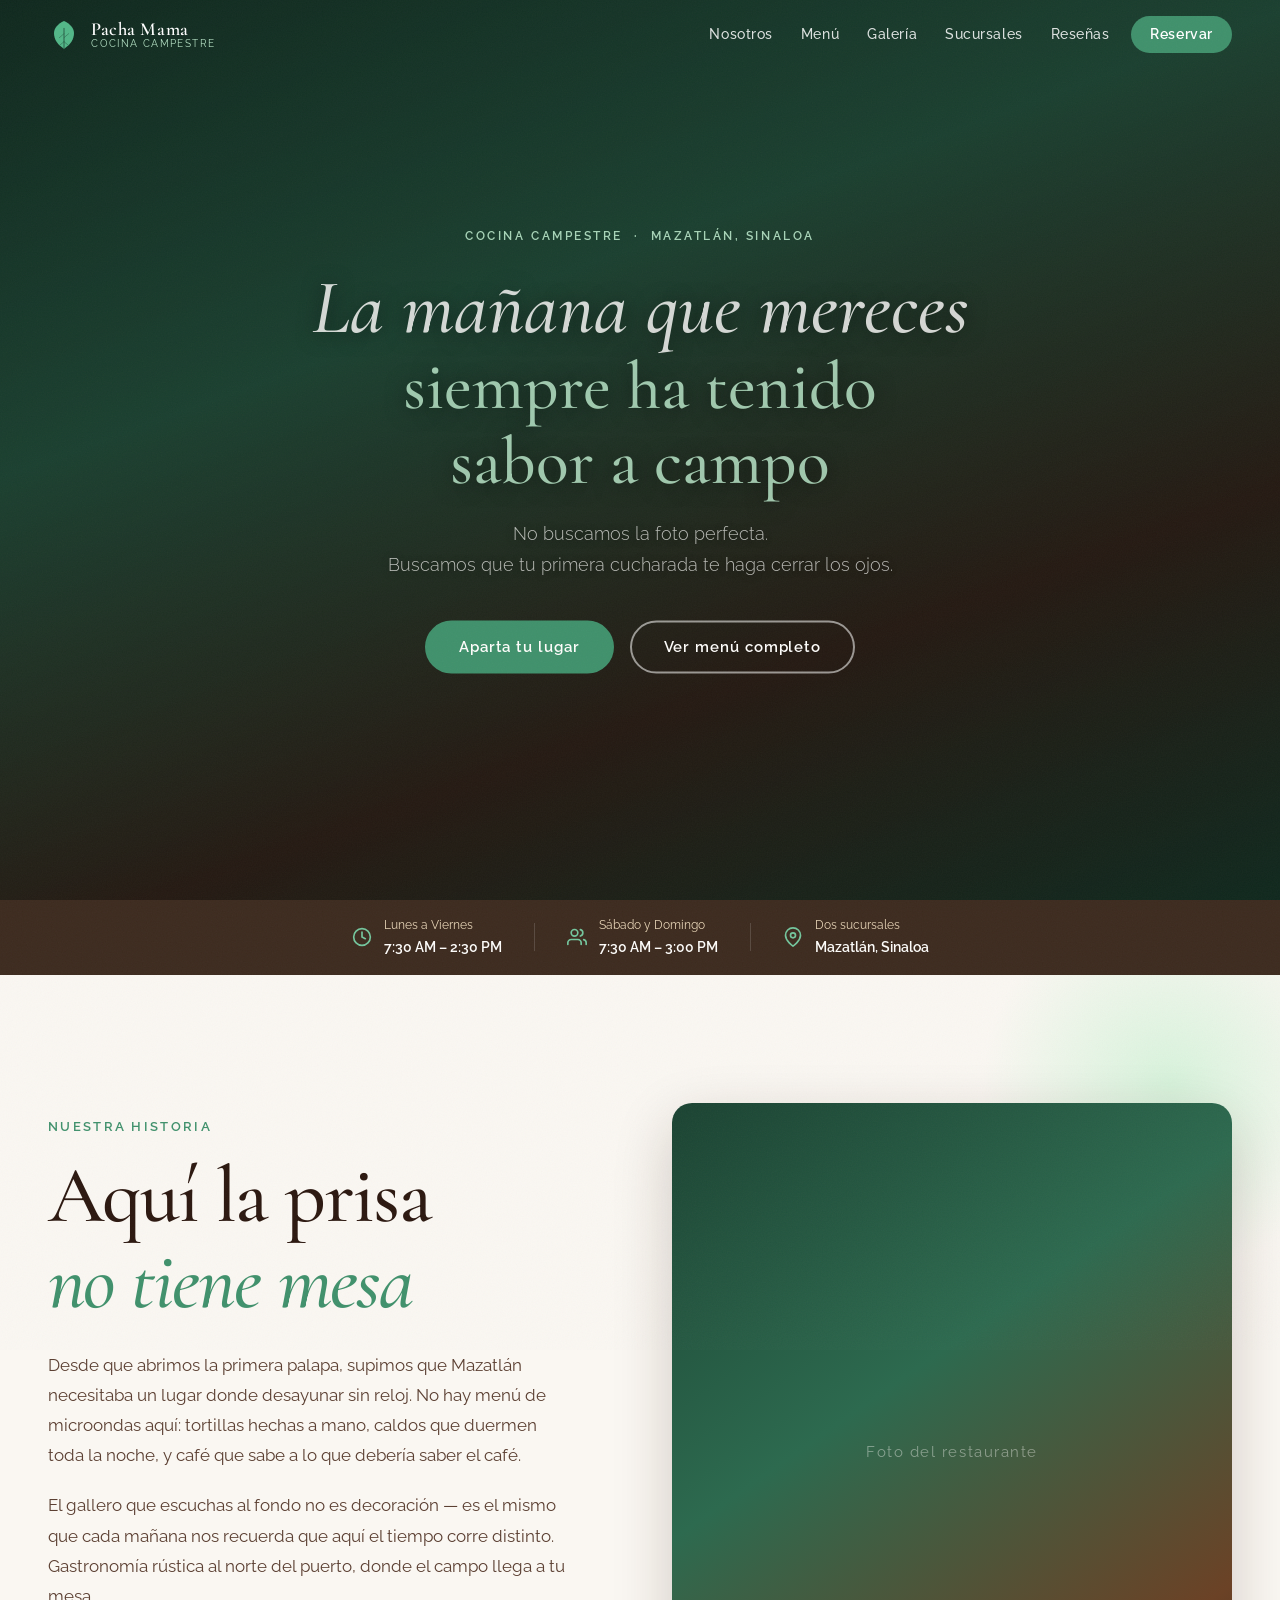
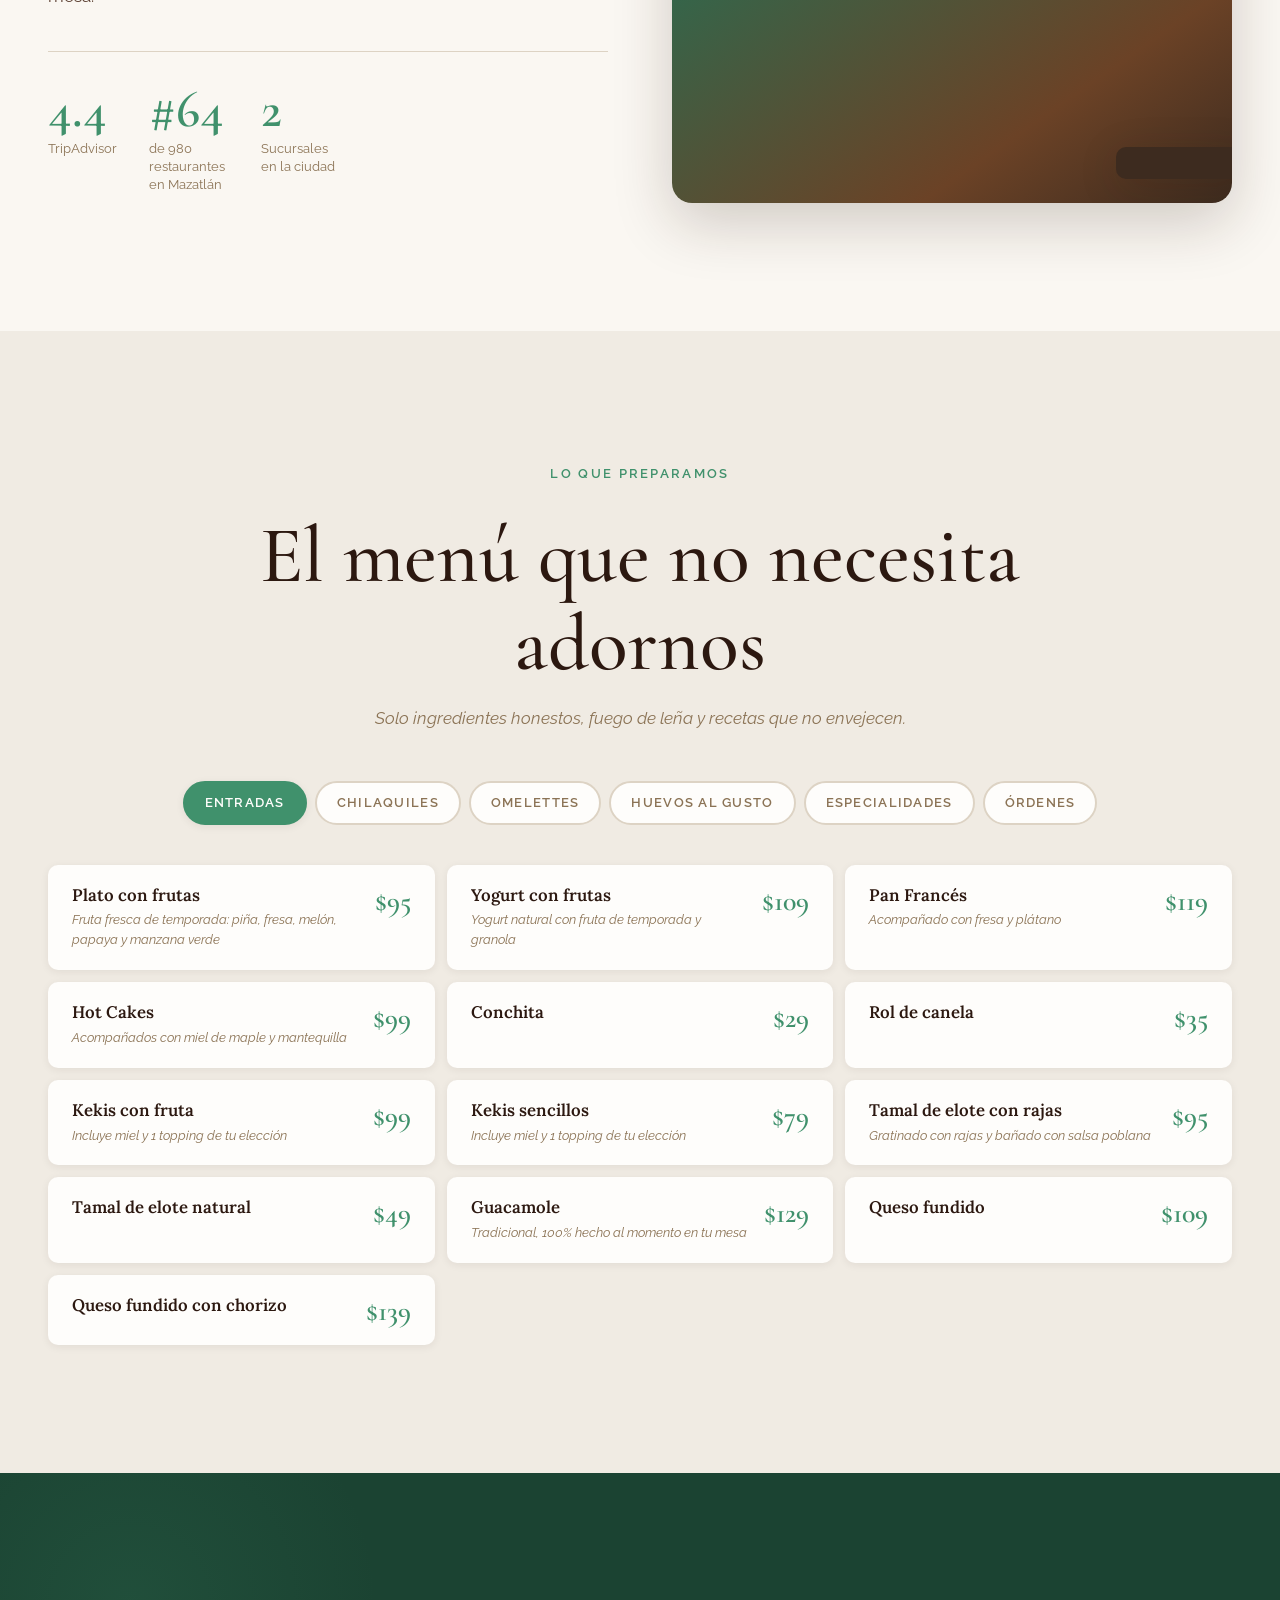
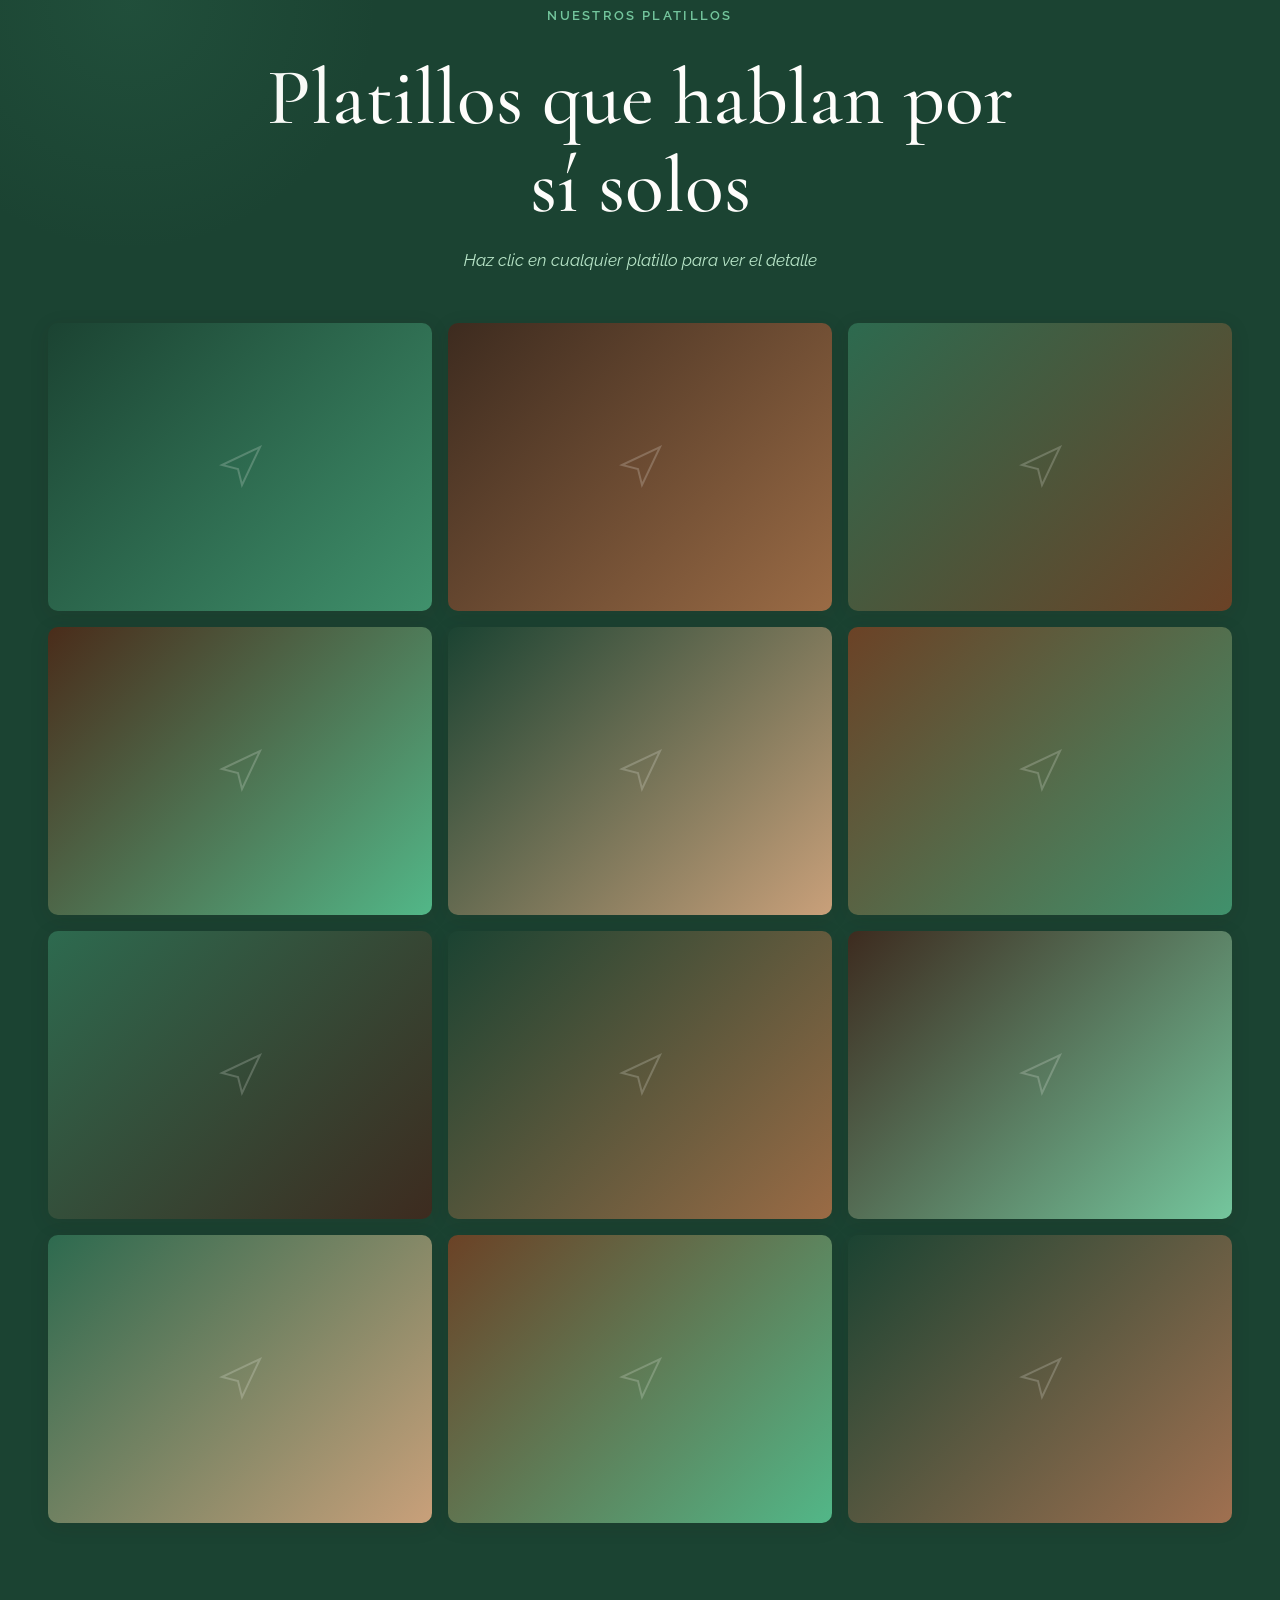
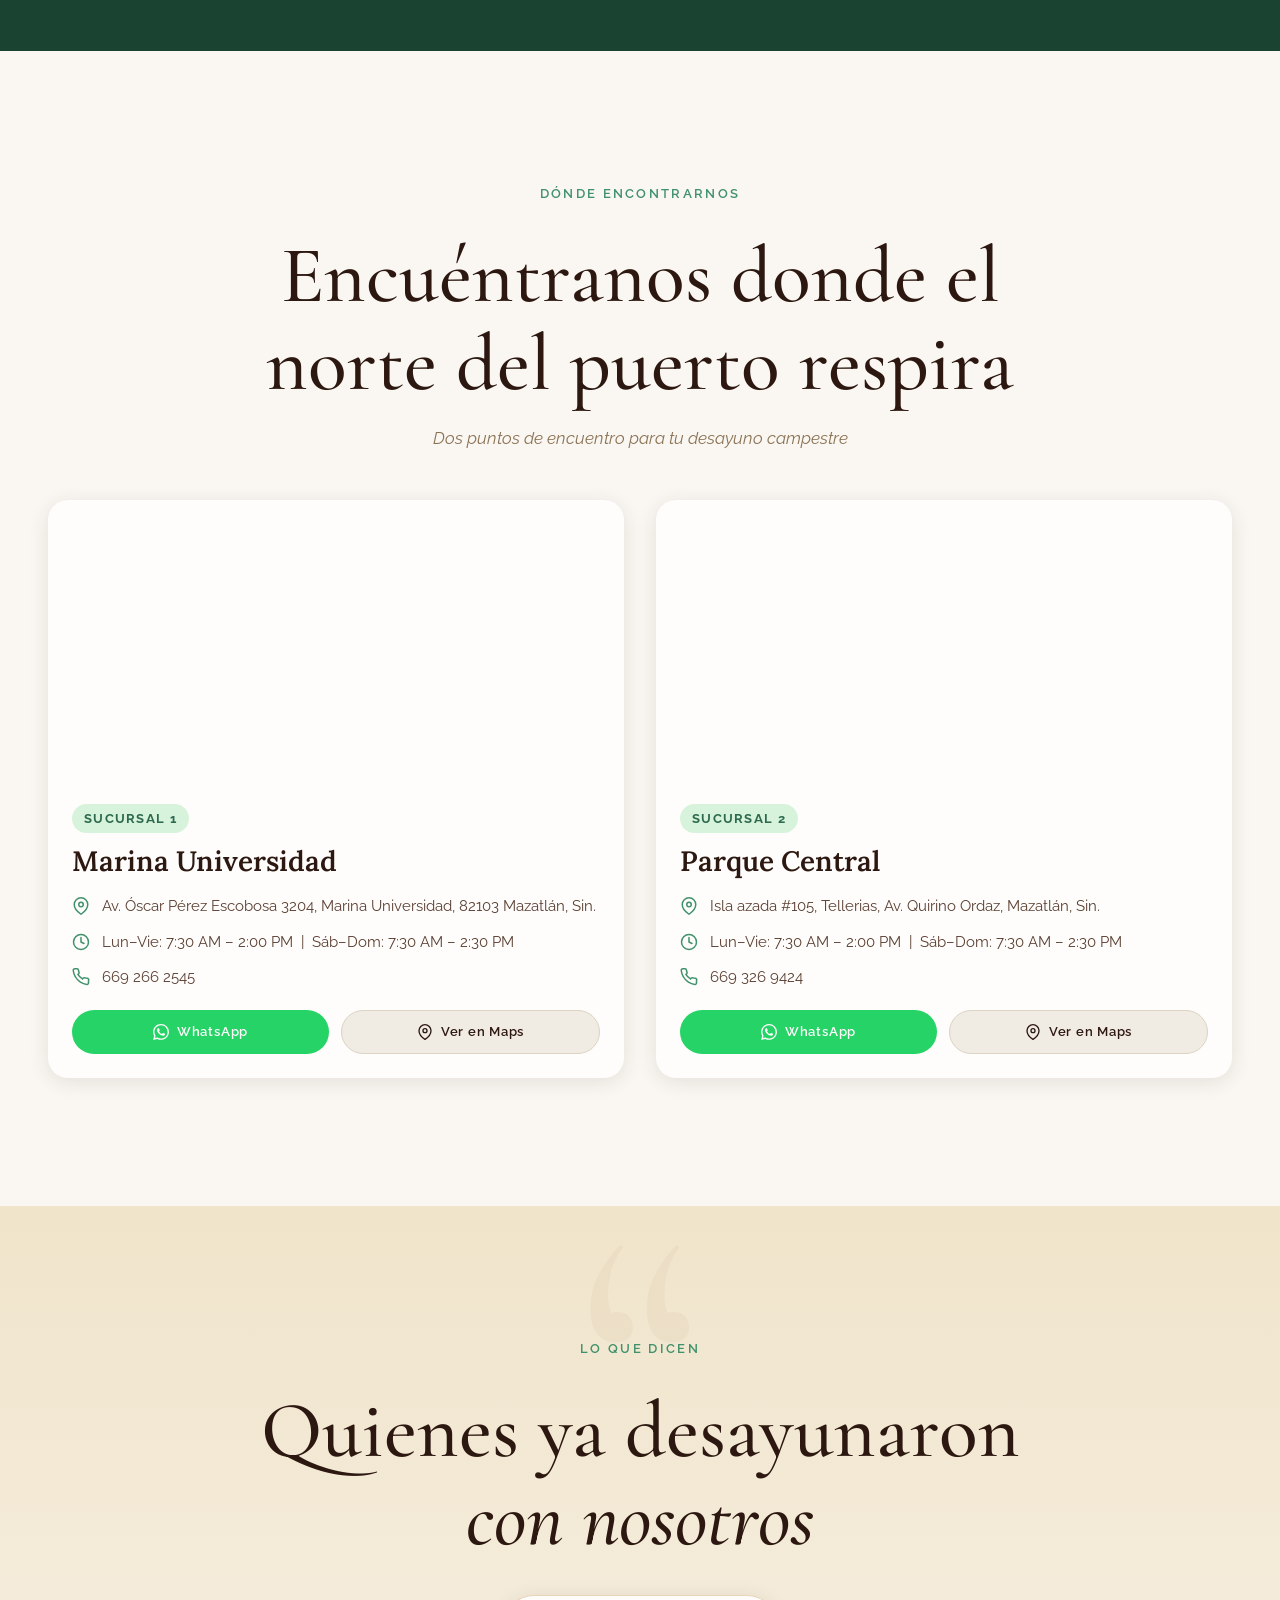
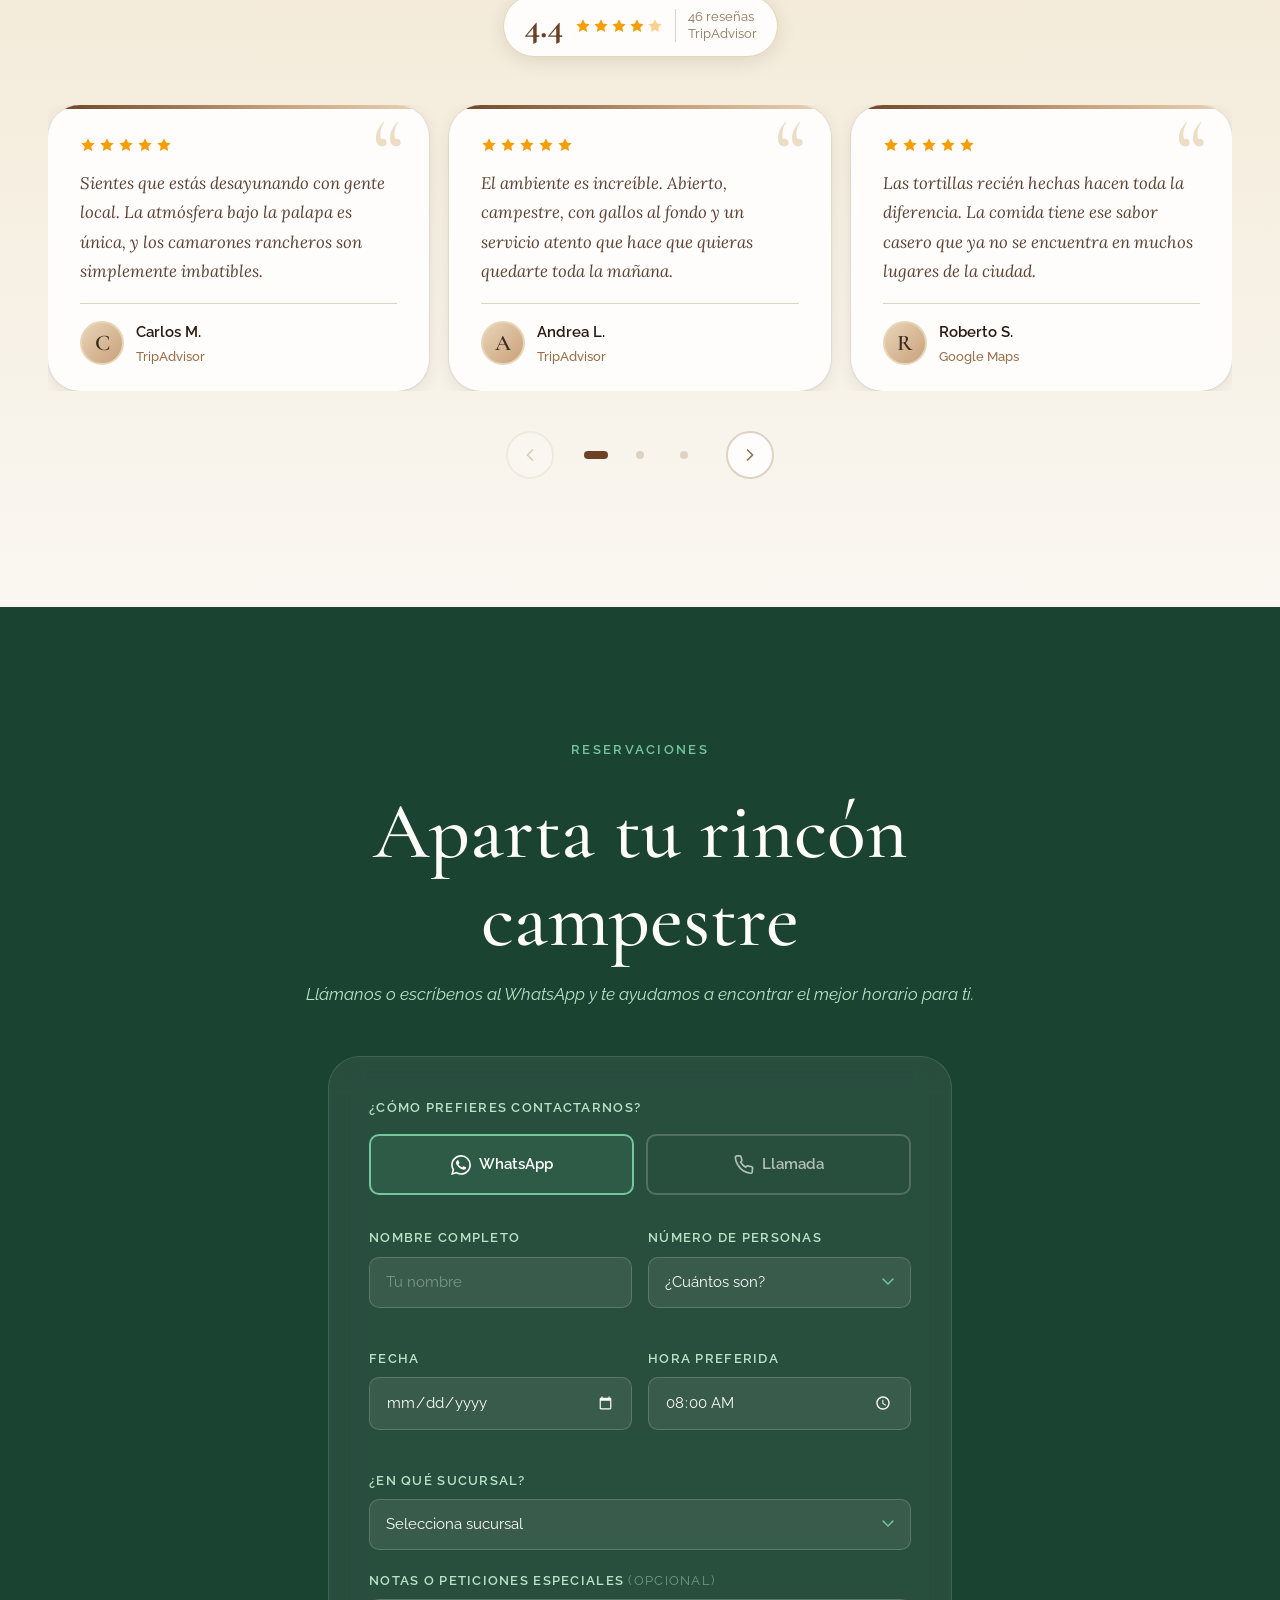
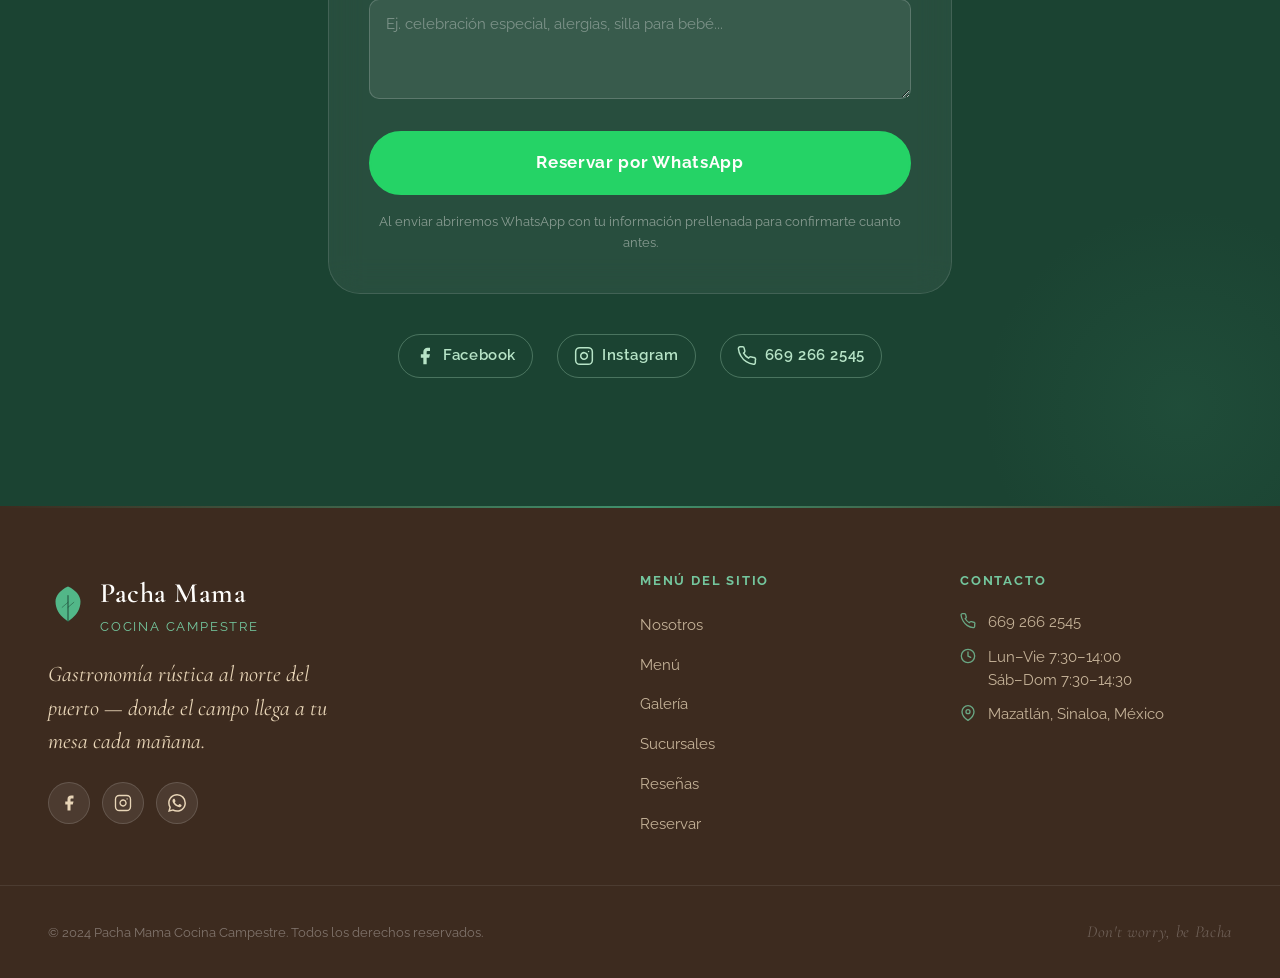
==== commit 96b1bcba: "Act" ====
--- a/index.html
+++ b/index.html
@@ -682,7 +682,7 @@
           <div class="map-wrap">
             <iframe
               class="branch-card__map"
-              src="https://maps.google.com/maps?q=23.287356238769,-106.44168376923&z=15&output=embed"
+              src="https://maps.google.com/maps?q=23.2873272,-106.4416778&z=17&output=embed"
               title="Mapa de sucursal Marina Universidad"
               allowfullscreen
               loading="lazy"
@@ -712,7 +712,7 @@
                 <svg class="branch-card__btn-icon" viewBox="0 0 24 24" fill="currentColor" aria-hidden="true"><path d="M17.472 14.382c-.297-.149-1.758-.867-2.03-.967-.273-.099-.471-.148-.67.15-.197.297-.767.966-.94 1.164-.173.199-.347.223-.644.075-.297-.15-1.255-.463-2.39-1.475-.883-.788-1.48-1.761-1.653-2.059-.173-.297-.018-.458.13-.606.134-.133.298-.347.446-.52.149-.174.198-.298.298-.497.099-.198.05-.371-.025-.52-.075-.149-.669-1.612-.916-2.207-.242-.579-.487-.5-.669-.51-.173-.008-.371-.01-.57-.01-.198 0-.52.074-.792.372-.272.297-1.04 1.016-1.04 2.479 0 1.462 1.065 2.875 1.213 3.074.149.198 2.096 3.2 5.077 4.487.709.306 1.262.489 1.694.625.712.227 1.36.195 1.871.118.571-.085 1.758-.719 2.006-1.413.248-.694.248-1.289.173-1.413-.074-.124-.272-.198-.57-.347m-5.421 7.403h-.004a9.87 9.87 0 0 1-5.031-1.378l-.361-.214-3.741.982.998-3.648-.235-.374a9.86 9.86 0 0 1-1.51-5.26c.001-5.45 4.436-9.884 9.888-9.884 2.64 0 5.122 1.03 6.988 2.898a9.825 9.825 0 0 1 2.893 6.994c-.003 5.45-4.437 9.884-9.885 9.884m8.413-18.297A11.815 11.815 0 0 0 12.05 0C5.495 0 .16 5.335.157 11.892c0 2.096.547 4.142 1.588 5.945L.057 24l6.305-1.654a11.882 11.882 0 0 0 5.683 1.448h.005c6.554 0 11.89-5.335 11.893-11.893a11.821 11.821 0 0 0-3.48-8.413z"/></svg>
                 WhatsApp
               </a>
-              <a href="https://maps.google.com/maps?q=23.287356238769,-106.44168376923" target="_blank" rel="noopener" class="branch-card__btn branch-card__btn--maps">
+              <a href="https://www.google.com/maps/place/Pacha+Mama+Marina/@23.2873284,-106.4423215,19z/data=!3m1!4b1!4m6!3m5!1s0x8698ab71b2661ebf:0xb65acfed7b3e9013!8m2!3d23.2873272!4d-106.4416778!16s%2Fg%2F11g0qzbg2j" target="_blank" rel="noopener" class="branch-card__btn branch-card__btn--maps">
                 <svg class="branch-card__btn-icon" viewBox="0 0 24 24" fill="none" stroke="currentColor" stroke-width="2" stroke-linecap="round" aria-hidden="true"><path d="M21 10c0 7-9 13-9 13s-9-6-9-13a9 9 0 0 1 18 0z"/><circle cx="12" cy="10" r="3"/></svg>
                 Ver en Maps
               </a>
--- a/css/reviews.css
+++ b/css/reviews.css
@@ -2,17 +2,37 @@
    REVIEWS SECTION
    ═══════════════════════════════════ */
 .reviews-section {
-  background: var(--crema);
+  background: linear-gradient(180deg, var(--crema) 0%, var(--blanco-calido) 100%);
   padding-block: var(--section-v);
+  position: relative;
   overflow: hidden;
 }
 
+/* Decorative giant quote behind the section */
+.reviews-section::before {
+  content: '\201C';
+  position: absolute;
+  top: -0.08em;
+  left: 50%;
+  transform: translateX(-50%);
+  font-family: var(--font-display);
+  font-size: clamp(14rem, 32vw, 24rem);
+  line-height: 1;
+  color: rgba(107, 66, 38, 0.045);
+  pointer-events: none;
+  user-select: none;
+  z-index: 0;
+}
+
+/* ── Header ── */
 .reviews-section__header {
   text-align: center;
   max-width: var(--container-narrow);
   margin-inline: auto;
   padding-inline: var(--container-padding);
   margin-bottom: var(--sp-12);
+  position: relative;
+  z-index: 1;
 }
 
 .reviews-section__title {
@@ -21,19 +41,20 @@
   font-weight: 500;
   color: var(--texto-principal);
   line-height: 1.1;
-  margin-block: var(--sp-3) var(--sp-5);
-}
-
-/* Rating badge */
+  margin-block: var(--sp-3) var(--sp-6);
+}
+
+/* ── Rating badge ── */
 .reviews-rating-badge {
   display: inline-flex;
   align-items: center;
   gap: var(--sp-3);
   background: var(--blanco);
   border-radius: var(--radius-full);
-  padding: var(--sp-2) var(--sp-5);
-  box-shadow: var(--shadow-sm);
-  margin-top: var(--sp-4);
+  padding: var(--sp-3) var(--sp-5);
+  box-shadow: var(--shadow-md);
+  margin-top: var(--sp-2);
+  border: 1.5px solid var(--crema-oscura);
 }
 
 .reviews-rating-badge__score {
@@ -58,19 +79,21 @@
   color: var(--texto-suave);
   line-height: 1.3;
   text-align: left;
-}
-
-/* ── Carousel ── */
+  border-left: 1px solid var(--gris-borde);
+  padding-left: var(--sp-3);
+}
+
+/* ── Carousel container ── */
 .reviews-carousel {
   position: relative;
   max-width: var(--container-max);
   margin-inline: auto;
   padding-inline: var(--container-padding);
+  z-index: 1;
 }
 
 .reviews-track-wrapper {
   overflow: hidden;
-  border-radius: var(--radius-lg);
 }
 
 .reviews-track {
@@ -82,35 +105,58 @@
 }
 
 /* ══════════════════════════════════
-   REVIEW CARD — rediseño
+   REVIEW CARD
    ══════════════════════════════════ */
 .review-card {
   flex-shrink: 0;
   background: var(--blanco);
   border-radius: var(--radius-xl);
   padding: var(--sp-8) var(--sp-8) var(--sp-6);
-  box-shadow: 0 2px 16px rgba(44, 24, 16, 0.07), 0 1px 4px rgba(44,24,16,0.04);
+  box-shadow:
+    0 1px 3px  rgba(44, 24, 16, 0.06),
+    0 4px 18px rgba(44, 24, 16, 0.09),
+    0 0 0 1px rgba(44, 24, 16, 0.04);
   display: flex;
   flex-direction: column;
-  gap: var(--sp-5);
+  gap: var(--sp-4);
   position: relative;
   overflow: hidden;
-  transition: box-shadow 0.3s ease, transform 0.3s ease;
-  /* La anchura la fija JS — fixCardWidths() */
-}
-
+  transition:
+    box-shadow 0.3s ease,
+    transform 0.3s ease;
+  cursor: default;
+}
+
+/* Warm cafe accent bar on top */
 .review-card::before {
   content: '';
   position: absolute;
   top: 0; left: 0; right: 0;
-  height: 3px;
-  background: linear-gradient(90deg, var(--verde-principal), var(--verde-claro));
+  height: 4px;
+  background: linear-gradient(90deg, var(--cafe-principal) 0%, var(--cafe-claro) 60%, var(--crema-oscura) 100%);
   border-radius: var(--radius-xl) var(--radius-xl) 0 0;
 }
 
 .review-card:hover {
-  box-shadow: 0 8px 32px rgba(44, 24, 16, 0.13);
-  transform: translateY(-4px);
+  box-shadow:
+    0 4px 12px  rgba(44, 24, 16, 0.12),
+    0 20px 48px rgba(44, 24, 16, 0.16),
+    0 0 0 1px rgba(44, 24, 16, 0.07);
+}
+
+/* Decorative large quote mark */
+.review-card__quote-icon {
+  position: absolute;
+  top: 10px;
+  right: var(--sp-6);
+  font-family: var(--font-display);
+  font-size: 6rem;
+  line-height: 0.8;
+  color: var(--crema-oscura);
+  pointer-events: none;
+  user-select: none;
+  font-style: normal;
+  opacity: 0.8;
 }
 
 /* Stars */
@@ -119,21 +165,7 @@
   gap: 3px;
 }
 
-/* Quote mark decorativa */
-.review-card__quote-icon {
-  position: absolute;
-  top: var(--sp-5);
-  right: var(--sp-6);
-  font-family: var(--font-display);
-  font-size: 5rem;
-  line-height: 1;
-  color: var(--verde-palido);
-  pointer-events: none;
-  user-select: none;
-  leading-trim: both;
-}
-
-/* Texto de la reseña */
+/* Review text */
 .review-card__text {
   font-family: var(--font-heading);
   font-size: var(--fs-base);
@@ -145,7 +177,7 @@
   z-index: 1;
 }
 
-/* Autor */
+/* Author row */
 .review-card__author {
   display: flex;
   align-items: center;
@@ -154,20 +186,21 @@
   border-top: 1px solid var(--gris-borde);
 }
 
+/* Warm brown avatar */
 .review-card__avatar {
   width: 44px;
   height: 44px;
   border-radius: 50%;
-  background: linear-gradient(135deg, var(--verde-palido), var(--verde-menta));
+  background: linear-gradient(135deg, var(--crema-oscura) 0%, var(--cafe-claro) 100%);
   display: flex;
   align-items: center;
   justify-content: center;
   font-family: var(--font-display);
   font-size: var(--fs-lg);
   font-weight: 600;
-  color: var(--verde-profundo);
+  color: var(--cafe-oscuro);
   flex-shrink: 0;
-  border: 2px solid var(--verde-menta);
+  border: 2px solid var(--crema-oscura);
 }
 
 .review-card__name {
@@ -180,8 +213,9 @@
 .review-card__source {
   display: block;
   font-size: var(--fs-xs);
-  color: var(--verde-principal);
+  color: var(--cafe-medio);
   font-weight: 500;
+  margin-top: 1px;
 }
 
 /* ── Controls ── */
@@ -189,53 +223,93 @@
   display: flex;
   align-items: center;
   justify-content: center;
-  gap: var(--sp-4);
-  margin-top: var(--sp-8);
+  gap: var(--sp-5);
+  margin-top: var(--sp-10);
 }
 
 .reviews-btn {
-  width: 44px;
-  height: 44px;
+  width: 48px;
+  height: 48px;
   border-radius: 50%;
   background: var(--blanco);
   border: 2px solid var(--gris-borde);
   display: flex;
   align-items: center;
   justify-content: center;
-  transition: all 0.2s ease;
-  color: var(--texto-secundario);
-}
-
-.reviews-btn svg { width: 18px; height: 18px; }
+  transition: all var(--ease-base);
+  color: var(--texto-suave);
+  cursor: pointer;
+  flex-shrink: 0;
+}
+
+.reviews-btn svg { width: 20px; height: 20px; }
 
 .reviews-btn:hover:not(:disabled) {
-  background: var(--verde-principal);
-  border-color: var(--verde-principal);
+  background: var(--cafe-principal);
+  border-color: var(--cafe-principal);
   color: var(--blanco);
-  transform: scale(1.08);
-}
-
-.reviews-btn:disabled { opacity: 0.3; }
-
-/* Dots */
+  transform: scale(1.1);
+  box-shadow: 0 4px 14px rgba(107, 66, 38, 0.38);
+}
+
+.reviews-btn:focus-visible {
+  outline: 2px solid var(--cafe-principal);
+  outline-offset: 3px;
+}
+
+.reviews-btn:disabled {
+  opacity: 0.3;
+  cursor: not-allowed;
+}
+
+/* ── Dots — 44px touch target via pseudo-element ── */
 .reviews-dots {
   display: flex;
   align-items: center;
-  gap: var(--sp-2);
+  gap: 0;
 }
 
 .reviews-dot {
+  position: relative;
+  width: 44px;
+  height: 44px;
+  background: transparent;
+  border: none;
+  padding: 0;
+  cursor: pointer;
+  display: flex;
+  align-items: center;
+  justify-content: center;
+}
+
+/* Visual dot drawn via ::before so touch target stays 44px */
+.reviews-dot::before {
+  content: '';
   width: 8px;
   height: 8px;
   border-radius: 50%;
   background: var(--gris-borde);
-  transition: all 0.3s ease;
-  border: none;
-  padding: 0;
-}
-
-.reviews-dot.is-active {
-  background: var(--verde-principal);
+  transition: width 0.3s ease, background 0.3s ease, border-radius 0.3s ease;
+  display: block;
+  flex-shrink: 0;
+}
+
+.reviews-dot.is-active::before {
+  background: var(--cafe-principal);
   width: 24px;
-  border-radius: var(--radius-full);
-}
+  border-radius: 4px;
+}
+
+.reviews-dot:focus-visible {
+  outline: 2px solid var(--cafe-principal);
+  outline-offset: 2px;
+  border-radius: 4px;
+}
+
+/* ── Reduced motion ── */
+@media (prefers-reduced-motion: reduce) {
+  .reviews-track { transition: none; }
+  .review-card { transition: none; }
+  .reviews-btn { transition: none; }
+  .reviews-dot::before { transition: none; }
+}
--- a/css/responsive.css
+++ b/css/responsive.css
@@ -40,6 +40,7 @@
 
   /* Reviews */
   .review-card { flex-basis: calc(50% - var(--sp-3)); }
+  .reviews-section__title { font-size: var(--fs-3xl); }
 
   /* Footer */
   .footer__grid {
@@ -54,7 +55,16 @@
   .hours-strip__inner { gap: var(--sp-5); }
   .hours-strip__divider { display: none; }
 
-  .menu-tabs { gap: var(--sp-1); overflow-x: auto; flex-wrap: nowrap; justify-content: flex-start; padding-bottom: var(--sp-2); }
+  .menu-tabs {
+    gap: var(--sp-1);
+    overflow-x: auto;
+    overflow-y: hidden;
+    flex-wrap: nowrap;
+    justify-content: flex-start;
+    scrollbar-width: none;
+    -ms-overflow-style: none;
+  }
+  .menu-tabs::-webkit-scrollbar { display: none; }
   .menu-tab { flex-shrink: 0; }
   .menu-grid { grid-template-columns: 1fr; }
   .menu-grid--cols2 { grid-template-columns: 1fr; }
@@ -80,7 +90,12 @@
 
   /* Reviews */
   .review-card { flex-basis: calc(100%); }
-  .reviews-rating-badge { flex-wrap: wrap; justify-content: center; }
+  .reviews-rating-badge { flex-wrap: wrap; justify-content: center; gap: var(--sp-2); }
+  .reviews-rating-badge__label { border-left: none; padding-left: 0; width: 100%; text-align: center; }
+  .reviews-controls { gap: var(--sp-3); margin-top: var(--sp-8); }
+  .reviews-btn { width: 44px; height: 44px; }
+  .review-card { padding: var(--sp-6) var(--sp-6) var(--sp-5); }
+  .review-card__quote-icon { font-size: 4rem; }
 }
 
 /* ── 480px (mobile) ── */
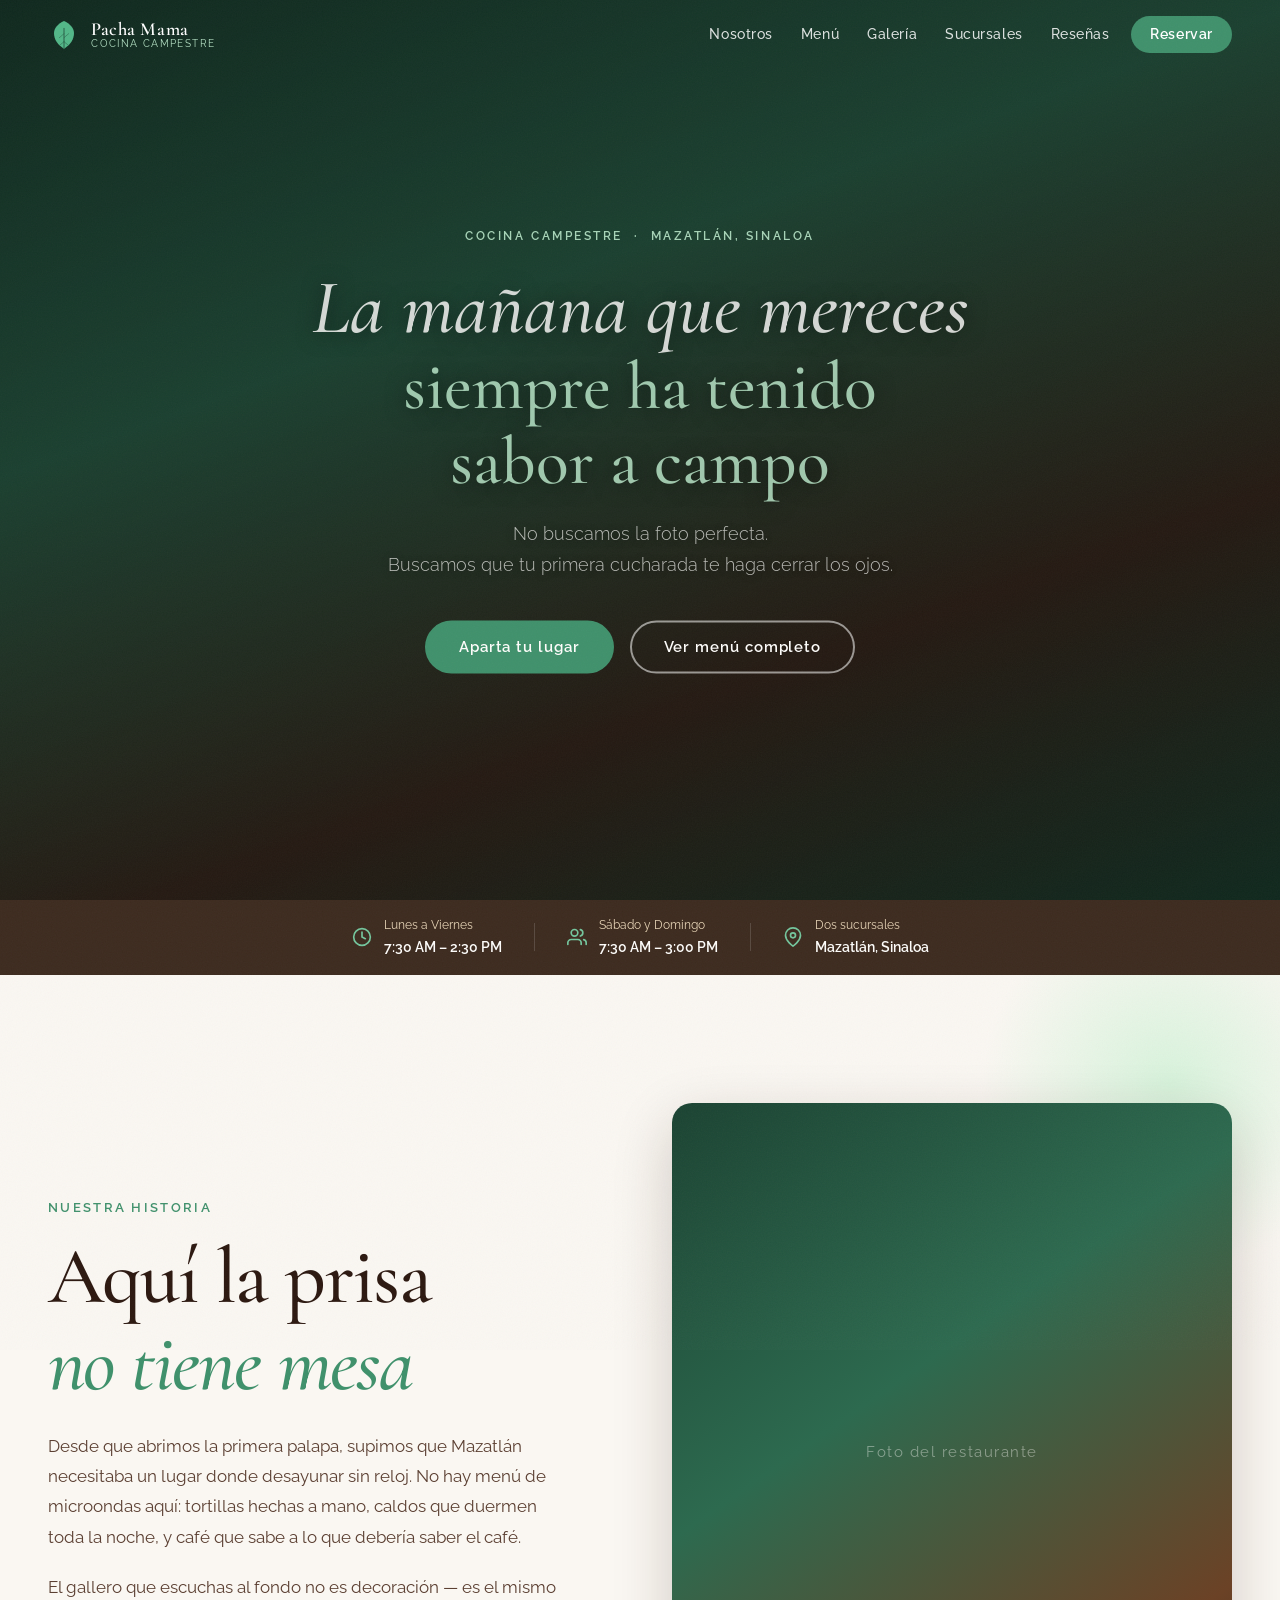
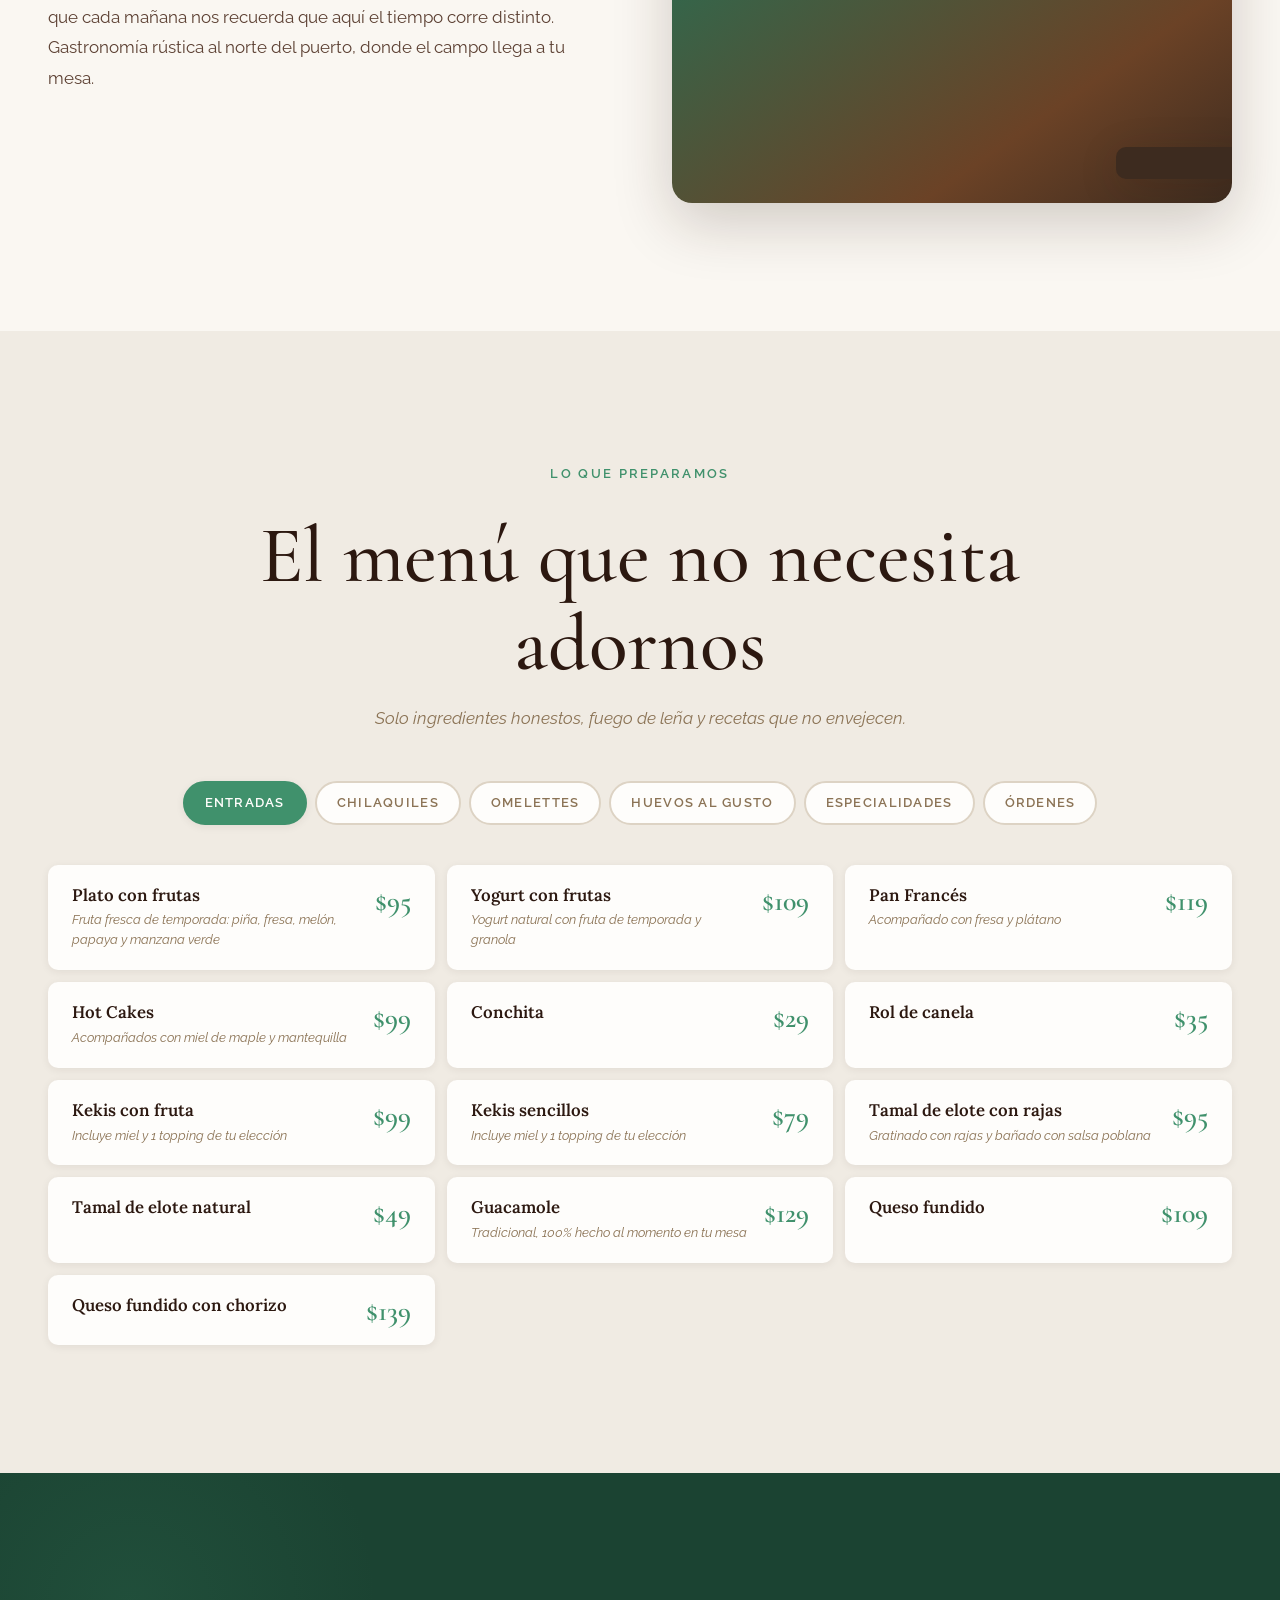
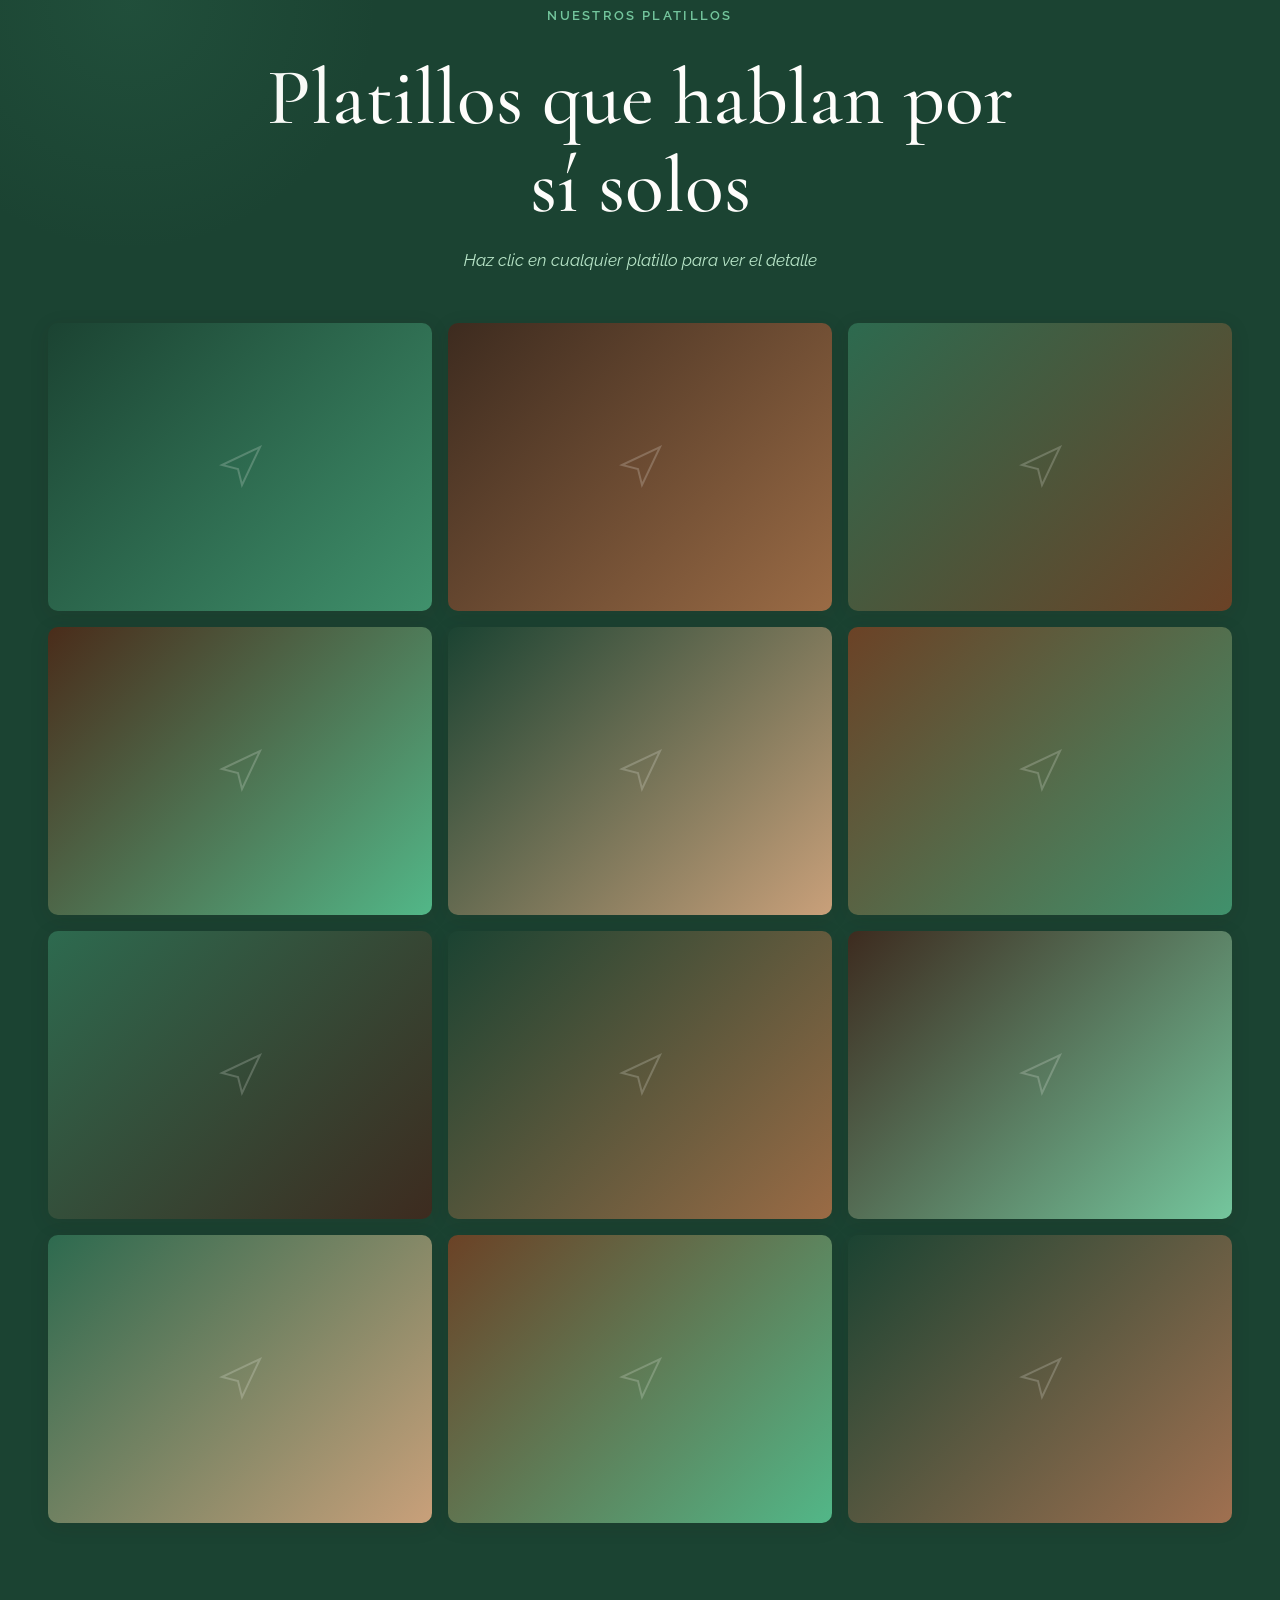
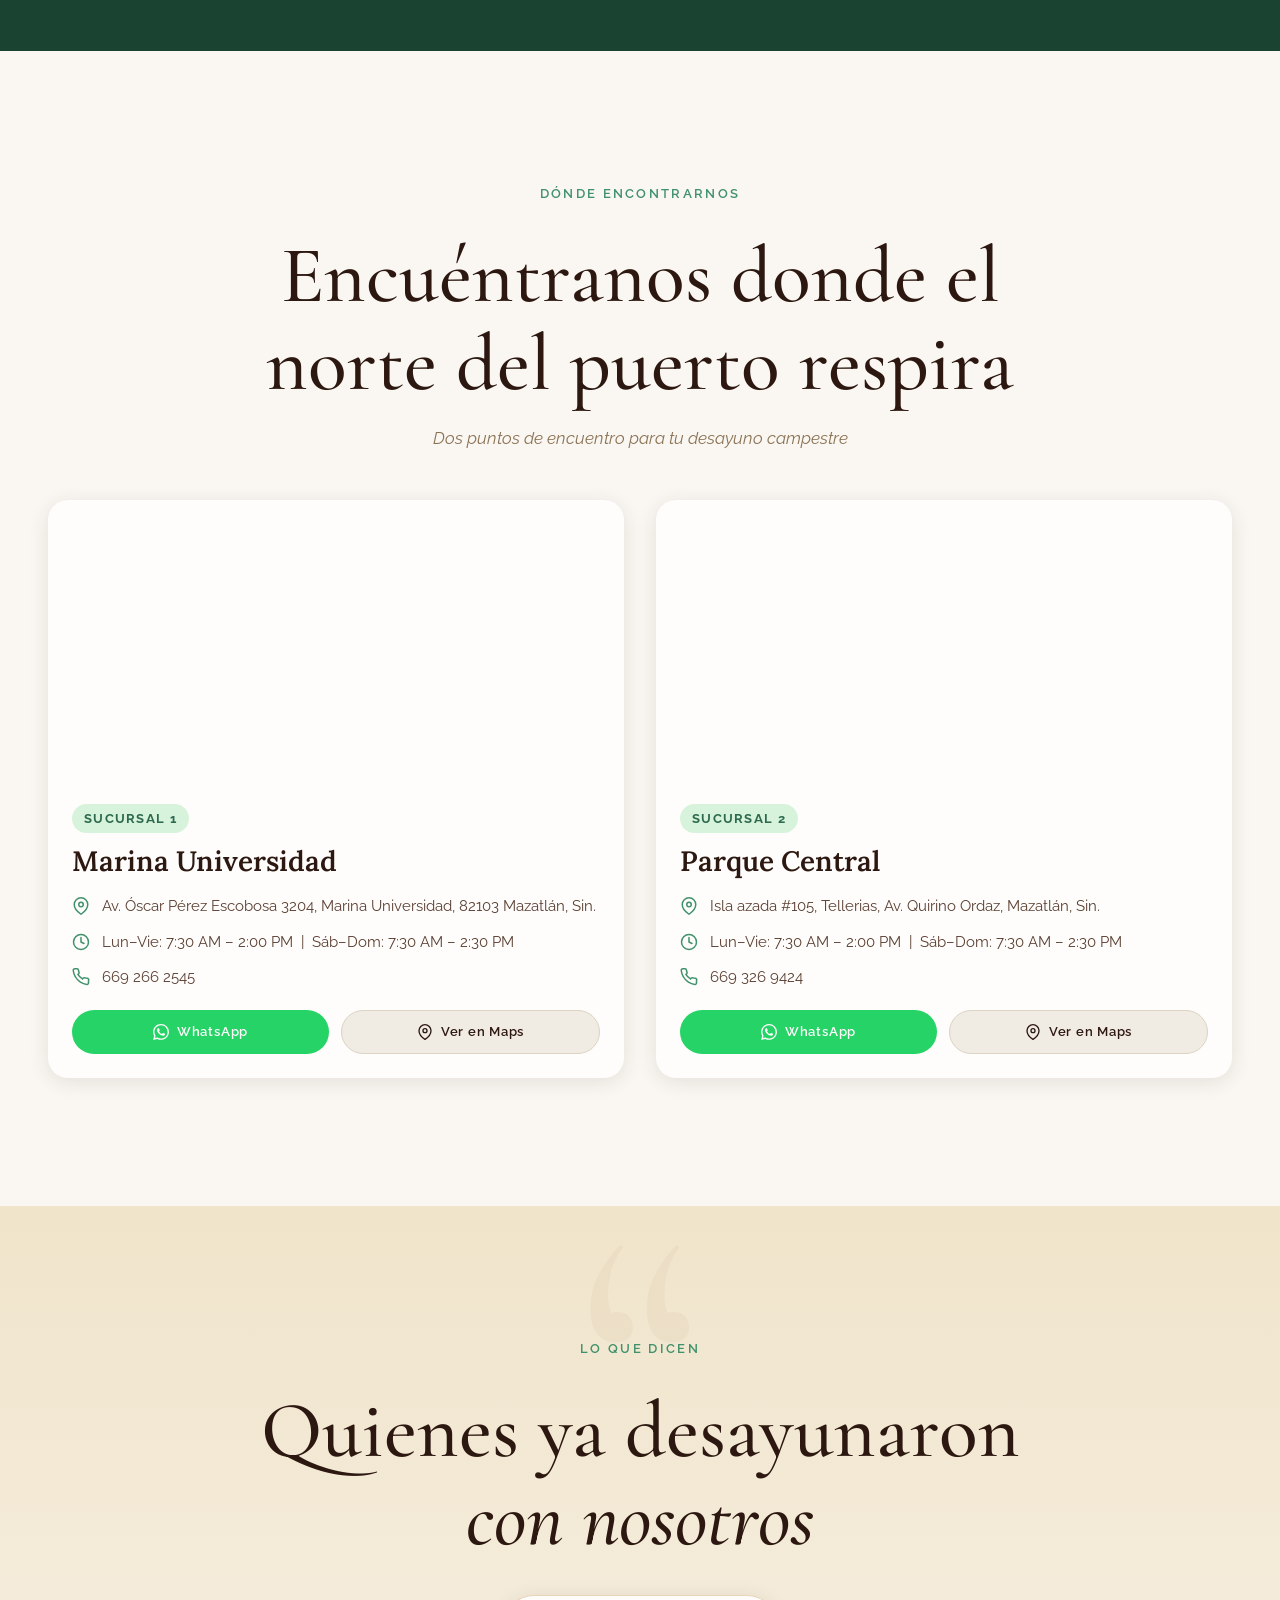
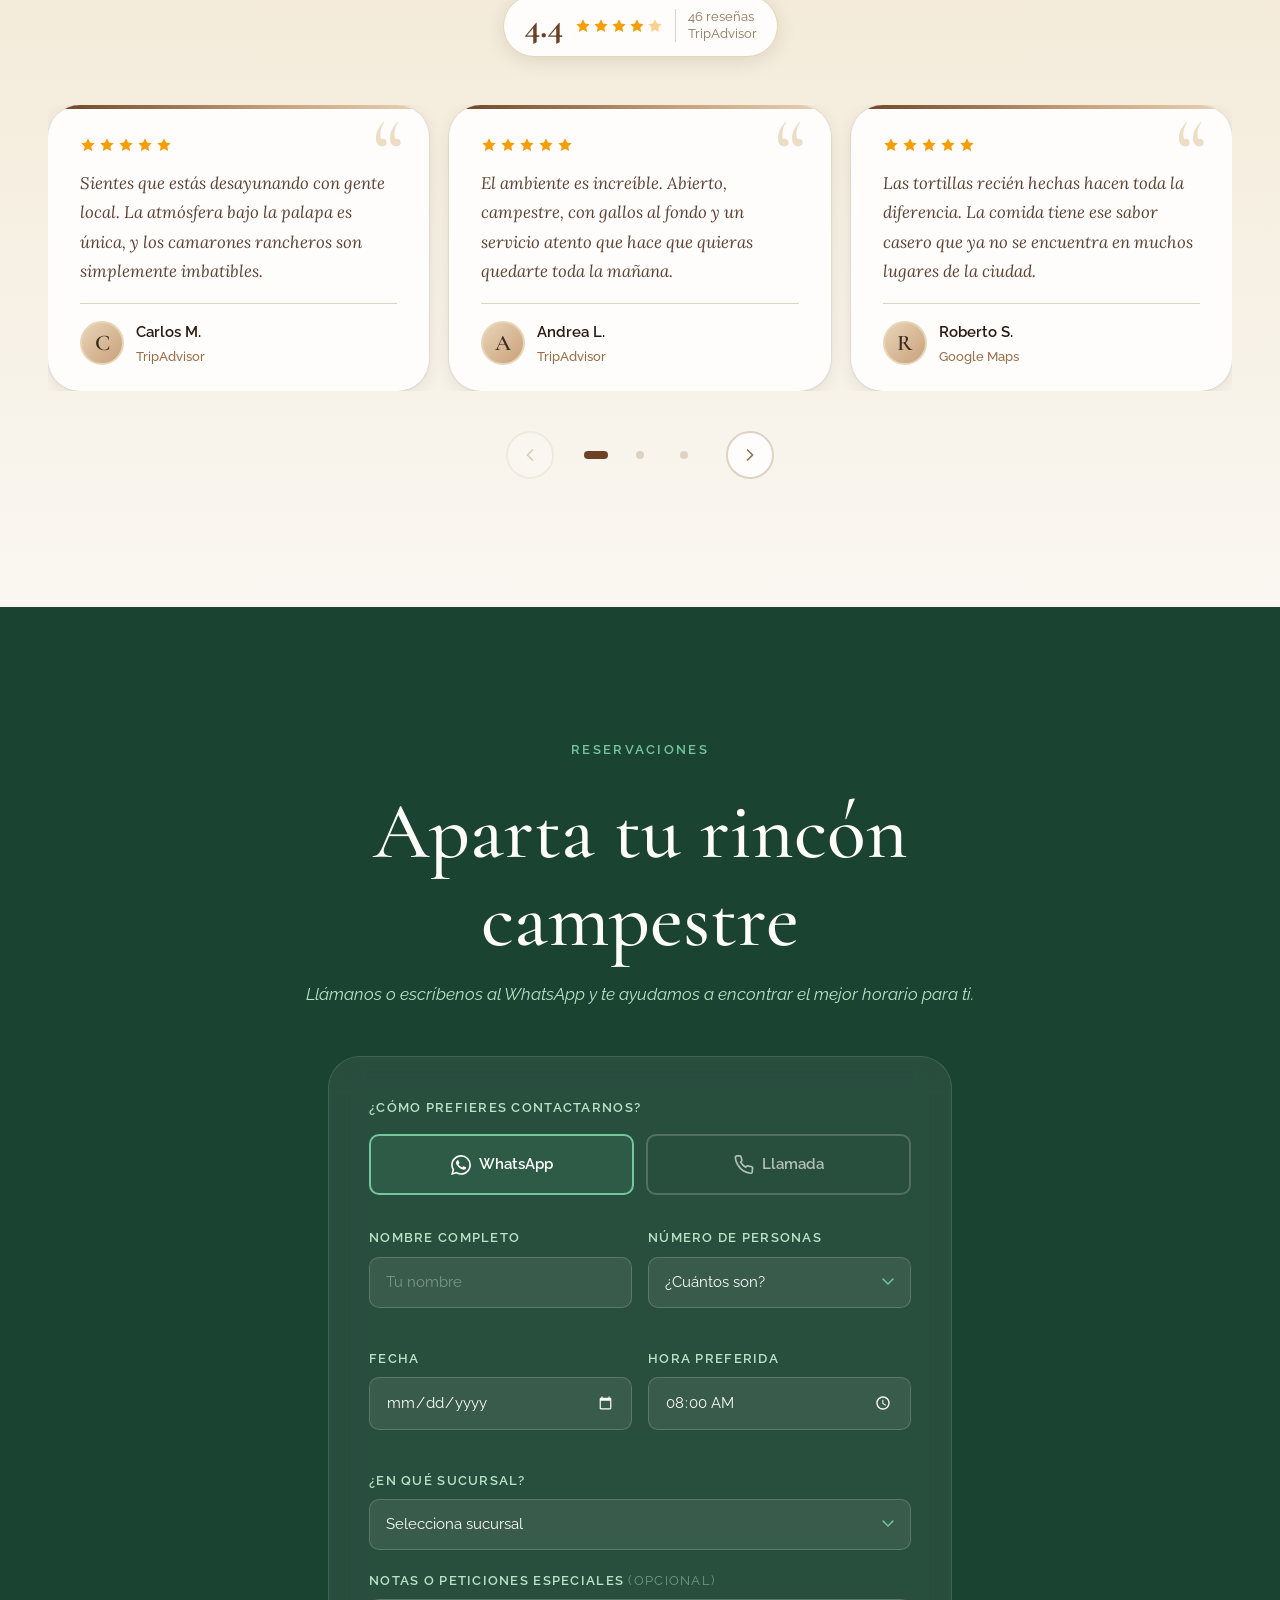
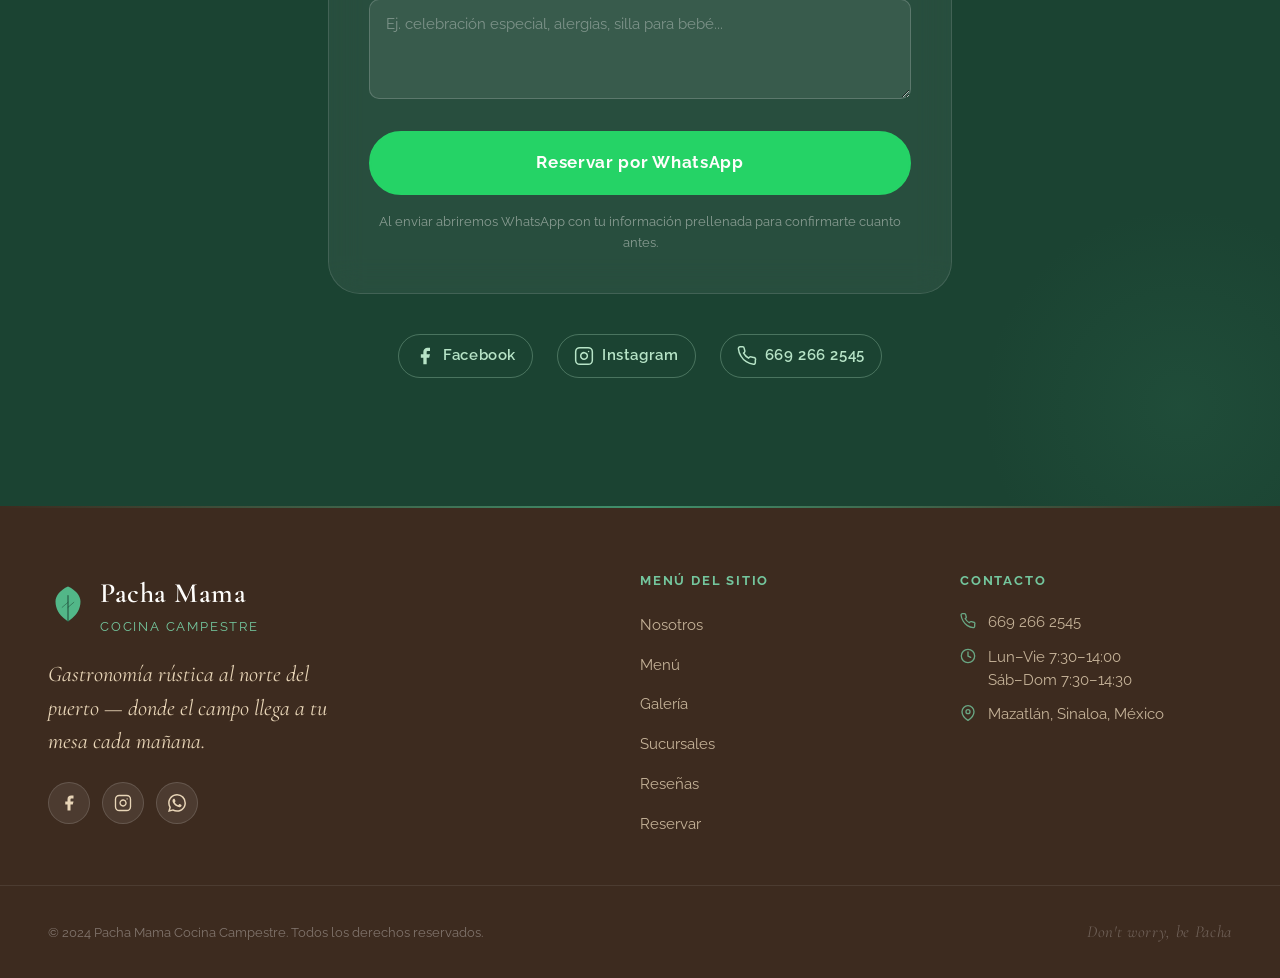
==== commit 75a27ca4: "Act" ====
--- a/index.html
+++ b/index.html
@@ -177,21 +177,7 @@
           <p class="about__text">
             El gallero que escuchas al fondo no es decoración — es el mismo que cada mañana nos recuerda que aquí el tiempo corre distinto. Gastronomía rústica al norte del puerto, donde el campo llega a tu mesa.
           </p>
-          <div class="about__stats">
-            <div class="about__stat">
-              <span class="about__stat-number" data-count="4.4">4.4</span>
-              <span class="about__stat-label">TripAdvisor</span>
-            </div>
-            <div class="about__stat">
-              <span class="about__stat-number">#64</span>
-              <span class="about__stat-label">de 980 restaurantes en Mazatlán</span>
-            </div>
-            <div class="about__stat">
-              <span class="about__stat-number">2</span>
-              <span class="about__stat-label">Sucursales en la ciudad</span>
-            </div>
-          </div>
-        </div>
+          </div>
 
         <!-- Visual -->
         <div class="about__visual">
